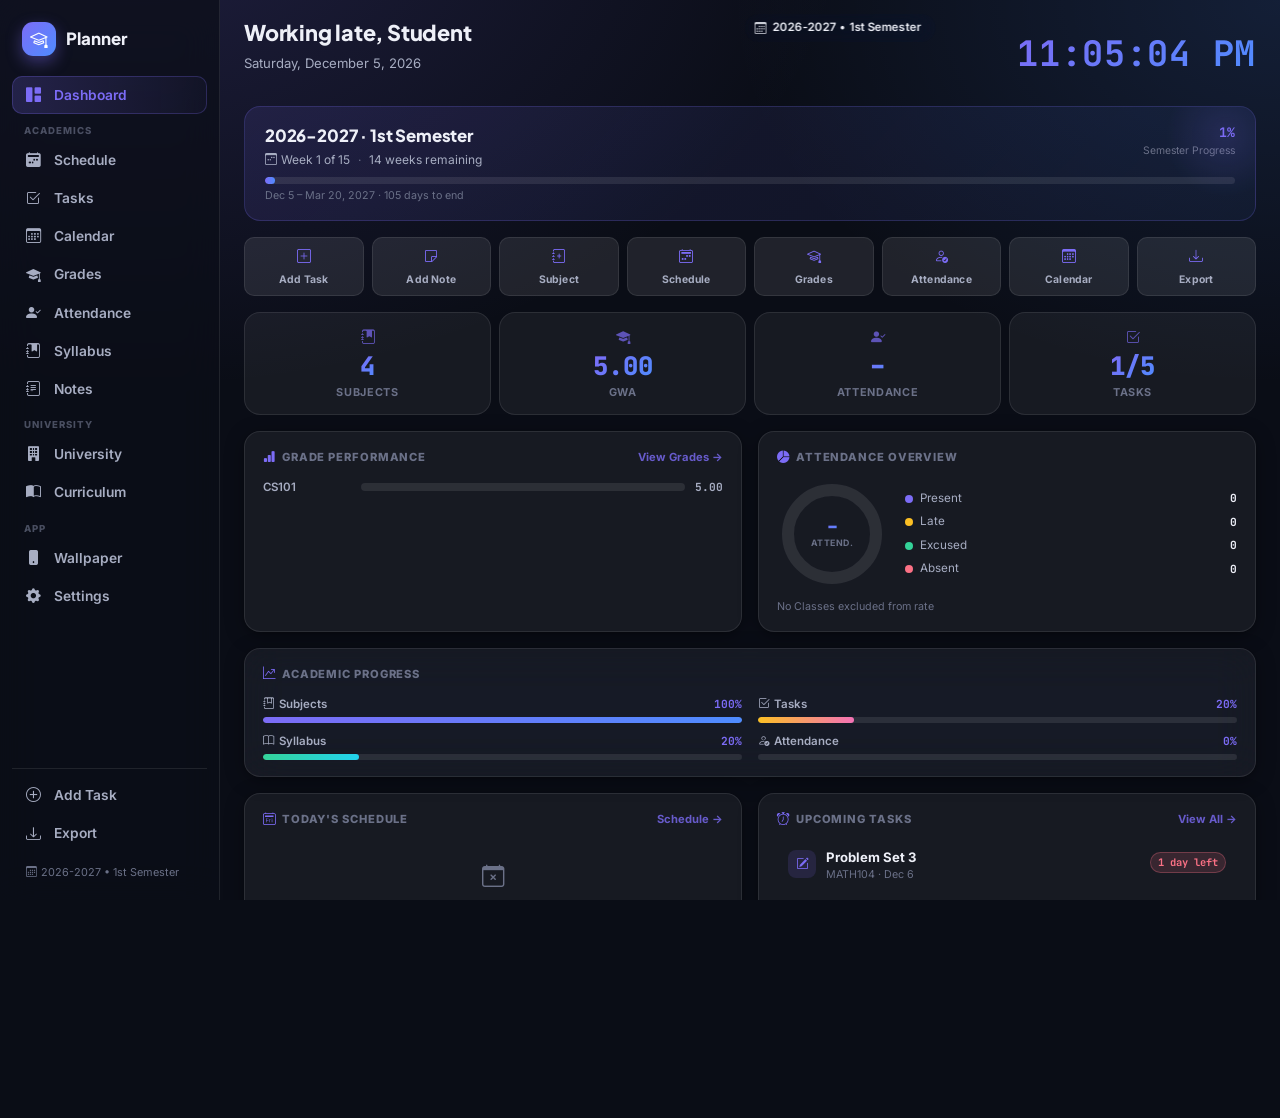
==== index.html @ d1ac235a "updated UI/UX of Dashboard" ====
<!DOCTYPE html>
<html lang="en" data-theme="dark" data-accent="violet">
<head>
<meta charset="UTF-8">
<meta name="viewport" content="width=device-width, initial-scale=1, viewport-fit=cover">
<title>Dashboard · Student Planner</title>
<meta name="theme-color" content="#0a0d16">
<link rel="manifest" href="manifest.json">
<link rel="icon" href="icons/icon-192.png">
<link rel="apple-touch-icon" href="icons/icon-192.png">
<link href="https://cdn.jsdelivr.net/npm/bootstrap@5.3.3/dist/css/bootstrap.min.css" rel="stylesheet">
<link href="https://cdn.jsdelivr.net/npm/bootstrap-icons@1.11.3/font/bootstrap-icons.css" rel="stylesheet">
<link href="css/style.css" rel="stylesheet">
<style>
/* ===== DASHBOARD REDESIGN ===== */
@media (prefers-reduced-motion: reduce) {
  *, *::before, *::after { animation-duration: .01ms !important; transition-duration: .01ms !important; }
}

/* Semester overview */
.sem-overview {
  background: linear-gradient(135deg, rgba(var(--accent),.12), rgba(var(--accent-2),.06));
  border: 1px solid rgba(var(--accent),.22);
  border-radius: var(--radius-md);
  padding: 16px 20px;
  position: relative;
  overflow: hidden;
}
.sem-overview::before {
  content: '';
  position: absolute;
  top: -30px; right: -30px;
  width: 120px; height: 120px;
  background: radial-gradient(circle, rgba(var(--accent),.15), transparent 70%);
  pointer-events: none;
}
.sem-label {
  font-family: var(--font-display);
  font-weight: 800;
  font-size: 1.05rem;
  letter-spacing: -.01em;
}
.sem-meta {
  font-size: .75rem;
  color: var(--text-soft);
  display: flex;
  align-items: center;
  gap: 8px;
  flex-wrap: wrap;
  margin-top: 3px;
}
.sem-pct-label {
  font-family: var(--font-mono);
  font-weight: 700;
  font-size: .82rem;
  color: rgb(var(--accent));
}
.sem-progress-bar {
  height: 7px;
  background: var(--surface-2);
  border-radius: 20px;
  overflow: hidden;
  margin: 8px 0 4px;
}
.sem-progress-fill {
  height: 100%;
  background: linear-gradient(90deg, rgb(var(--accent)), rgb(var(--accent-2)));
  border-radius: 20px;
  transition: width 1.2s cubic-bezier(.22,.9,.35,1);
  width: 0%;
}

/* Stats row */
.stat-card {
  background: var(--surface);
  border: 1px solid var(--border);
  border-radius: var(--radius-md);
  backdrop-filter: blur(20px) saturate(140%);
  -webkit-backdrop-filter: blur(20px) saturate(140%);
  padding: 14px 16px;
  display: flex;
  flex-direction: column;
  align-items: center;
  text-align: center;
  transition: transform .3s var(--ease), box-shadow .3s var(--ease), border-color .3s;
  cursor: default;
  position: relative;
  overflow: hidden;
}
.stat-card::after {
  content: '';
  position: absolute;
  bottom: 0; left: 0; right: 0;
  height: 2px;
  background: linear-gradient(90deg, rgb(var(--accent)), rgb(var(--accent-2)));
  transform: scaleX(0);
  transform-origin: left;
  transition: transform .35s var(--ease);
}
.stat-card:hover { transform: translateY(-3px); box-shadow: 0 14px 32px rgba(0,0,0,.28); border-color: rgba(var(--accent),.3); }
.stat-card:hover::after { transform: scaleX(1); }
.stat-card-val {
  font-family: var(--font-mono);
  font-weight: 800;
  font-size: 1.6rem;
  line-height: 1;
  background: linear-gradient(135deg, rgb(var(--accent)), rgb(var(--accent-2)));
  -webkit-background-clip: text;
  -webkit-text-fill-color: transparent;
  background-clip: text;
}
.stat-card-lbl {
  font-size: .68rem;
  font-weight: 700;
  text-transform: uppercase;
  letter-spacing: .06em;
  color: var(--text-faint);
  margin-top: 4px;
}
.stat-card-icon {
  font-size: .9rem;
  color: rgba(var(--accent), 1);
  margin-bottom: 6px;
  opacity: .7;
}

/* Grade bar chart */
.grade-bar-row {
  display: flex;
  align-items: center;
  gap: 8px;
  margin-bottom: 9px;
}
.grade-bar-label {
  font-size: .72rem;
  font-weight: 600;
  color: var(--text-soft);
  min-width: 90px;
  max-width: 90px;
  overflow: hidden;
  text-overflow: ellipsis;
  white-space: nowrap;
  flex-shrink: 0;
}
.grade-bar-track {
  flex: 1;
  height: 8px;
  background: var(--surface-2);
  border-radius: 20px;
  overflow: hidden;
}
.grade-bar-fill {
  height: 100%;
  border-radius: 20px;
  background: linear-gradient(90deg, rgb(var(--accent)), rgb(var(--accent-2)));
  transition: width 1.1s cubic-bezier(.22,.9,.35,1);
  width: 0%;
}
.grade-bar-val {
  font-family: var(--font-mono);
  font-size: .7rem;
  font-weight: 700;
  color: var(--text-soft);
  min-width: 30px;
  text-align: right;
  flex-shrink: 0;
}

/* Donut chart */
.donut-wrap {
  position: relative;
  width: 110px;
  height: 110px;
  flex-shrink: 0;
}
.donut-wrap svg { transform: rotate(-90deg); }
.donut-center {
  position: absolute;
  inset: 0;
  display: flex;
  flex-direction: column;
  align-items: center;
  justify-content: center;
}
.donut-pct {
  font-family: var(--font-mono);
  font-weight: 800;
  font-size: 1.15rem;
  line-height: 1;
  background: linear-gradient(135deg, rgb(var(--accent)), rgb(var(--accent-2)));
  -webkit-background-clip: text;
  -webkit-text-fill-color: transparent;
  background-clip: text;
}
.donut-sub {
  font-size: .55rem;
  color: var(--text-faint);
  text-transform: uppercase;
  letter-spacing: .05em;
  font-weight: 700;
}
.att-legend {
  display: flex;
  flex-direction: column;
  gap: 6px;
  flex: 1;
}
.att-legend-row {
  display: flex;
  align-items: center;
  gap: 7px;
  font-size: .73rem;
}
.att-dot {
  width: 8px;
  height: 8px;
  border-radius: 50%;
  flex-shrink: 0;
}
.att-legend-label { color: var(--text-soft); flex: 1; }
.att-legend-val { font-family: var(--font-mono); font-weight: 700; font-size: .7rem; }

/* Academic progress bars */
.acad-row {
  margin-bottom: 10px;
}
.acad-row:last-child { margin-bottom: 0; }
.acad-row-top {
  display: flex;
  justify-content: space-between;
  align-items: center;
  margin-bottom: 4px;
}
.acad-row-label {
  font-size: .72rem;
  font-weight: 600;
  color: var(--text-soft);
}
.acad-row-pct {
  font-family: var(--font-mono);
  font-size: .7rem;
  font-weight: 700;
  color: rgb(var(--accent));
}
.acad-bar-track {
  height: 6px;
  background: var(--surface-2);
  border-radius: 20px;
  overflow: hidden;
}
.acad-bar-fill {
  height: 100%;
  border-radius: 20px;
  transition: width 1.2s cubic-bezier(.22,.9,.35,1);
  width: 0%;
}
.acad-bar-fill.c-subjects { background: linear-gradient(90deg, #7c6cf6, #4f8cff); }
.acad-bar-fill.c-syllabus { background: linear-gradient(90deg, #34d399, #22d3ee); }
.acad-bar-fill.c-tasks    { background: linear-gradient(90deg, #fbbf24, #f472b6); }
.acad-bar-fill.c-att      { background: linear-gradient(90deg, #fb7185, #f472b6); }

/* Schedule today */
.sched-row {
  display: flex;
  align-items: center;
  gap: 10px;
  padding: 8px 10px;
  border-radius: var(--radius-sm);
  border: 1px solid transparent;
  transition: background .18s, border-color .18s;
  margin-bottom: 6px;
}
.sched-row:last-child { margin-bottom: 0; }
.sched-row:hover { background: var(--surface-2); border-color: var(--border); }
.sched-time {
  font-family: var(--font-mono);
  font-size: .65rem;
  font-weight: 600;
  color: var(--text-faint);
  min-width: 70px;
  flex-shrink: 0;
}
.sched-code { font-weight: 700; font-size: .82rem; }
.sched-room { font-size: .68rem; color: var(--text-faint); }
.sched-dot { width: 8px; height: 8px; border-radius: 50%; flex-shrink: 0; }

/* Upcoming tasks */
.task-row-dash {
  display: flex;
  align-items: flex-start;
  gap: 10px;
  padding: 8px 10px;
  border-radius: var(--radius-sm);
  border: 1px solid transparent;
  transition: background .18s, border-color .18s;
  margin-bottom: 6px;
  cursor: default;
}
.task-row-dash:last-child { margin-bottom: 0; }
.task-row-dash:hover { background: var(--surface-2); border-color: var(--border); }
.task-row-icon {
  width: 28px; height: 28px;
  border-radius: 8px;
  background: rgba(var(--accent),.14);
  display: flex; align-items: center; justify-content: center;
  flex-shrink: 0;
  font-size: .8rem;
  color: rgb(var(--accent));
}
.task-title-dash { font-weight: 700; font-size: .82rem; line-height: 1.2; }
.task-meta-dash { font-size: .67rem; color: var(--text-faint); margin-top: 1px; }
.task-days-left {
  font-family: var(--font-mono);
  font-size: .65rem;
  font-weight: 700;
  padding: 2px 7px;
  border-radius: 20px;
  white-space: nowrap;
  flex-shrink: 0;
  margin-top: 2px;
}
.days-urgent { background: rgba(251,113,133,.14); color: #fb7185; border: 1px solid rgba(251,113,133,.3); }
.days-soon   { background: rgba(251,191,36,.14);  color: #fbbf24; border: 1px solid rgba(251,191,36,.3); }
.days-ok     { background: rgba(52,211,153,.14);  color: #34d399; border: 1px solid rgba(52,211,153,.3); }

/* Dashboard card section title */
.dash-section-title {
  font-size: .7rem;
  font-weight: 800;
  text-transform: uppercase;
  letter-spacing: .08em;
  color: var(--text-faint);
  display: flex;
  align-items: center;
  gap: 6px;
  margin-bottom: 12px;
}
.dash-section-title i { color: rgb(var(--accent)); font-size: .78rem; }

/* Quick actions full-width variant */
.qa-btn-full {
  width: 100%;
  justify-content: center;
  flex-direction: column;
  gap: 5px;
  padding: 10px 6px;
  border-radius: 12px;
  text-align: center;
}
.qa-btn-full i { font-size: 1.05rem; }
.qa-btn-full span { font-size: .65rem; font-weight: 700; letter-spacing: .02em; color: var(--text-soft); }
.qa-btn-full:hover span { color: var(--text); }
@media (max-width: 575px) {
  #quickActionsRow .col { min-width: 0; }
  .qa-btn-full span { display: none; }
  .qa-btn-full { padding: 10px 4px; }
}

/* view-all link */
.view-all-link {
  font-size: .7rem;
  font-weight: 700;
  color: rgb(var(--accent));
  text-decoration: none;
  opacity: .8;
  transition: opacity .18s;
}
.view-all-link:hover { opacity: 1; color: rgb(var(--accent)); }

/* card header with view-all */
.card-header-row {
  display: flex;
  justify-content: space-between;
  align-items: center;
  margin-bottom: 12px;
}
.card-header-row .dash-section-title { margin-bottom: 0; }

/* Empty states */
.dash-empty {
  text-align: center;
  padding: 18px 8px;
}
.dash-empty i {
  font-size: 1.4rem;
  color: var(--text-faint);
  display: block;
  margin-bottom: 6px;
}
.dash-empty-title {
  font-size: .82rem;
  font-weight: 700;
  color: var(--text-soft);
  margin-bottom: 2px;
}
.dash-empty-sub {
  font-size: .72rem;
  color: var(--text-faint);
}

/* Card entrance animation */
.dash-card-anim {
  animation: dashCardIn .55s var(--ease) both;
}
@keyframes dashCardIn {
  from { opacity: 0; transform: translateY(12px); }
  to   { opacity: 1; transform: translateY(0); }
}
.dash-card-anim:nth-child(1) { animation-delay: .03s; }
.dash-card-anim:nth-child(2) { animation-delay: .08s; }
.dash-card-anim:nth-child(3) { animation-delay: .13s; }
.dash-card-anim:nth-child(4) { animation-delay: .18s; }
.dash-card-anim:nth-child(5) { animation-delay: .22s; }
.dash-card-anim:nth-child(6) { animation-delay: .26s; }
.dash-card-anim:nth-child(7) { animation-delay: .30s; }

/* Now badge */
.now-badge {
  font-size: .6rem;
  font-weight: 800;
  text-transform: uppercase;
  letter-spacing: .06em;
  background: linear-gradient(135deg, rgb(var(--accent)), rgb(var(--accent-2)));
  color: #fff;
  padding: 2px 7px;
  border-radius: 20px;
}
.done-badge {
  font-size: .6rem;
  font-weight: 700;
  color: var(--text-faint);
  background: var(--surface-2);
  padding: 2px 7px;
  border-radius: 20px;
}

/* Quick actions compact */
.quick-actions-row {
  display: flex;
  gap: 8px;
  flex-wrap: wrap;
}
.qa-btn {
  display: flex;
  align-items: center;
  gap: 6px;
  padding: 7px 13px;
  border-radius: 10px;
  background: var(--surface-2);
  border: 1px solid var(--border);
  color: var(--text-soft);
  font-size: .76rem;
  font-weight: 700;
  cursor: pointer;
  transition: background .2s, border-color .2s, color .2s, transform .2s var(--ease);
  text-decoration: none;
}
.qa-btn i { color: rgb(var(--accent)); font-size: .88rem; }
.qa-btn:hover { background: rgba(var(--accent),.12); border-color: rgba(var(--accent),.35); color: var(--text); transform: translateY(-2px); }
</style>
</head>
<body>
<div class="app-shell">
  <nav class="sidebar" id="sidebar"></nav>

  <main class="main-content">
    <div class="mobile-topbar">
      <div class="brand mb-0 p-0"><span class="dot"><i class="bi bi-mortarboard"></i></span> Planner</div>
      <button class="btn-icon" onclick="location.href='settings.html'"><i class="bi bi-gear"></i></button>
    </div>

    <div class="topbar">
      <div>
        <h1 class="greeting" id="greetText">Good morning</h1>
        <p class="page-sub" id="dateText">Loading date…</p>
      </div>
      <div class="d-flex align-items-center gap-3">
        <div class="text-end d-none d-sm-block">
          <div class="hero-clock" id="clockText">--:--:--</div>
        </div>
      </div>
    </div>

    <!-- SEMESTER OVERVIEW -->
    <div class="sem-overview mb-3 dash-card-anim">
      <div class="d-flex justify-content-between align-items-start flex-wrap gap-2">
        <div>
          <div class="sem-label" id="dashSemLabel">—</div>
          <div class="sem-meta">
            <span id="dashWeekInfo"><i class="bi bi-calendar3-week me-1"></i>–</span>
            <span class="text-faint">·</span>
            <span id="dashWeeksLeft">– weeks remaining</span>
          </div>
        </div>
        <div class="text-end">
          <div class="sem-pct-label" id="dashSemPct">0%</div>
          <div style="font-size:.65rem;color:var(--text-faint);margin-top:1px">Semester Progress</div>
        </div>
      </div>
      <div class="sem-progress-bar"><div class="sem-progress-fill" id="dashSemBar"></div></div>
      <div style="font-size:.67rem;color:var(--text-faint)" id="dashSemDates">— · — days to end</div>
    </div>

    <!-- QUICK ACTIONS — 8 equal-width, Export always last -->
    <div class="row g-2 mb-3 dash-card-anim" id="quickActionsRow">
      <div class="col"><a class="qa-btn qa-btn-full" href="#" onclick="quickAddModal('task');return false;"><i class="bi bi-plus-square"></i><span>Add Task</span></a></div>
      <div class="col"><a class="qa-btn qa-btn-full" href="#" onclick="quickAddModal('note');return false;"><i class="bi bi-sticky"></i><span>Add Note</span></a></div>
      <div class="col"><a class="qa-btn qa-btn-full" href="#" onclick="quickAddModal('subject');return false;"><i class="bi bi-journal-plus"></i><span>Subject</span></a></div>
      <div class="col"><a class="qa-btn qa-btn-full" href="schedule.html"><i class="bi bi-calendar2-week"></i><span>Schedule</span></a></div>
      <div class="col"><a class="qa-btn qa-btn-full" href="grades.html"><i class="bi bi-mortarboard"></i><span>Grades</span></a></div>
      <div class="col"><a class="qa-btn qa-btn-full" href="attendance.html"><i class="bi bi-person-check"></i><span>Attendance</span></a></div>
      <div class="col"><a class="qa-btn qa-btn-full" href="calendar.html"><i class="bi bi-calendar3"></i><span>Calendar</span></a></div>
      <div class="col"><a class="qa-btn qa-btn-full" href="settings.html#data" onclick="window.exportData?window.exportData():location.href='settings.html#data';return false;"><i class="bi bi-download"></i><span>Export</span></a></div>
    </div>

    <!-- STAT CARDS -->
    <div class="row g-2 mb-3 dash-card-anim">
      <div class="col-6 col-md-3">
        <div class="stat-card hover-lift">
          <i class="bi bi-journal-bookmark-fill stat-card-icon"></i>
          <div class="stat-card-val" id="statSubjects">–</div>
          <div class="stat-card-lbl">Subjects</div>
        </div>
      </div>
      <div class="col-6 col-md-3">
        <div class="stat-card hover-lift">
          <i class="bi bi-mortarboard-fill stat-card-icon"></i>
          <div class="stat-card-val" id="statGwa">–</div>
          <div class="stat-card-lbl">GWA</div>
        </div>
      </div>
      <div class="col-6 col-md-3">
        <div class="stat-card hover-lift">
          <i class="bi bi-person-check-fill stat-card-icon"></i>
          <div class="stat-card-val" id="statAtt">–</div>
          <div class="stat-card-lbl">Attendance</div>
        </div>
      </div>
      <div class="col-6 col-md-3">
        <div class="stat-card hover-lift">
          <i class="bi bi-check2-square stat-card-icon"></i>
          <div class="stat-card-val" id="statTasks">–</div>
          <div class="stat-card-lbl">Tasks</div>
        </div>
      </div>
    </div>

    <!-- GRADE PERFORMANCE + ATTENDANCE DONUT -->
    <div class="row g-3 mb-3">
      <div class="col-md-6 dash-card-anim">
        <div class="glass card-pad h-100">
          <div class="card-header-row">
            <div class="dash-section-title"><i class="bi bi-bar-chart-fill"></i>Grade Performance</div>
            <a href="grades.html" class="view-all-link">View Grades →</a>
          </div>
          <div id="dashGradeChart"></div>
        </div>
      </div>
      <div class="col-md-6 dash-card-anim">
        <div class="glass card-pad h-100">
          <div class="dash-section-title"><i class="bi bi-pie-chart-fill"></i>Attendance Overview</div>
          <div class="d-flex align-items-center gap-16" style="gap:18px">
            <div class="donut-wrap">
              <svg width="110" height="110" viewBox="0 0 110 110">
                <circle cx="55" cy="55" r="44" fill="none" stroke="var(--surface-2)" stroke-width="12"/>
                <circle id="donutPresent" cx="55" cy="55" r="44" fill="none" stroke="#7c6cf6" stroke-width="12" stroke-linecap="butt" stroke-dasharray="276.46" stroke-dashoffset="276.46" style="transition:stroke-dashoffset 1.2s cubic-bezier(.22,.9,.35,1)"/>
                <circle id="donutLate" cx="55" cy="55" r="44" fill="none" stroke="#fbbf24" stroke-width="12" stroke-linecap="butt" stroke-dasharray="276.46" stroke-dashoffset="276.46" style="transition:stroke-dashoffset 1.2s cubic-bezier(.22,.9,.35,1) .15s"/>
                <circle id="donutExcused" cx="55" cy="55" r="44" fill="none" stroke="#34d399" stroke-width="12" stroke-linecap="butt" stroke-dasharray="276.46" stroke-dashoffset="276.46" style="transition:stroke-dashoffset 1.2s cubic-bezier(.22,.9,.35,1) .25s"/>
                <circle id="donutAbsent" cx="55" cy="55" r="44" fill="none" stroke="#fb7185" stroke-width="12" stroke-linecap="butt" stroke-dasharray="276.46" stroke-dashoffset="276.46" style="transition:stroke-dashoffset 1.2s cubic-bezier(.22,.9,.35,1) .35s"/>
              </svg>
              <div class="donut-center">
                <div class="donut-pct" id="donutPct">–</div>
                <div class="donut-sub">Attend.</div>
              </div>
            </div>
            <div class="att-legend" id="donutLegend">
              <div class="att-legend-row"><div class="att-dot" style="background:#7c6cf6"></div><span class="att-legend-label">Present</span><span class="att-legend-val" id="attPresent">–</span></div>
              <div class="att-legend-row"><div class="att-dot" style="background:#fbbf24"></div><span class="att-legend-label">Late</span><span class="att-legend-val" id="attLate">–</span></div>
              <div class="att-legend-row"><div class="att-dot" style="background:#34d399"></div><span class="att-legend-label">Excused</span><span class="att-legend-val" id="attExcused">–</span></div>
              <div class="att-legend-row"><div class="att-dot" style="background:#fb7185"></div><span class="att-legend-label">Absent</span><span class="att-legend-val" id="attAbsent">–</span></div>
            </div>
          </div>
          <div style="margin-top:10px;font-size:.67rem;color:var(--text-faint)">No Classes excluded from rate</div>
        </div>
      </div>
    </div>

    <!-- ACADEMIC PROGRESS -->
    <div class="glass card-pad mb-3 dash-card-anim">
      <div class="dash-section-title"><i class="bi bi-graph-up-arrow"></i>Academic Progress</div>
      <div class="row g-3" id="acadProgressWrap">
        <div class="col-sm-6">
          <div class="acad-row">
            <div class="acad-row-top"><span class="acad-row-label"><i class="bi bi-journal-bookmark me-1"></i>Subjects</span><span class="acad-row-pct" id="acadSubPct">–</span></div>
            <div class="acad-bar-track"><div class="acad-bar-fill c-subjects" id="acadSubBar"></div></div>
          </div>
          <div class="acad-row">
            <div class="acad-row-top"><span class="acad-row-label"><i class="bi bi-book me-1"></i>Syllabus</span><span class="acad-row-pct" id="acadSylPct">–</span></div>
            <div class="acad-bar-track"><div class="acad-bar-fill c-syllabus" id="acadSylBar"></div></div>
          </div>
        </div>
        <div class="col-sm-6">
          <div class="acad-row">
            <div class="acad-row-top"><span class="acad-row-label"><i class="bi bi-check2-square me-1"></i>Tasks</span><span class="acad-row-pct" id="acadTaskPct">–</span></div>
            <div class="acad-bar-track"><div class="acad-bar-fill c-tasks" id="acadTaskBar"></div></div>
          </div>
          <div class="acad-row">
            <div class="acad-row-top"><span class="acad-row-label"><i class="bi bi-person-check me-1"></i>Attendance</span><span class="acad-row-pct" id="acadAttPct">–</span></div>
            <div class="acad-bar-track"><div class="acad-bar-fill c-att" id="acadAttBar"></div></div>
          </div>
        </div>
      </div>
    </div>

    <!-- TODAY'S SCHEDULE + UPCOMING TASKS -->
    <div class="row g-3 mb-3">
      <div class="col-md-6 dash-card-anim">
        <div class="glass card-pad h-100">
          <div class="card-header-row">
            <div class="dash-section-title"><i class="bi bi-calendar2-day"></i>Today's Schedule</div>
            <a href="schedule.html" class="view-all-link">Schedule →</a>
          </div>
          <div id="dashTodaySchedule"></div>
        </div>
      </div>
      <div class="col-md-6 dash-card-anim">
        <div class="glass card-pad h-100">
          <div class="card-header-row">
            <div class="dash-section-title"><i class="bi bi-alarm"></i>Upcoming Tasks</div>
            <a href="tasks.html" class="view-all-link">View All →</a>
          </div>
          <div id="dashUpcomingTasks"></div>
        </div>
      </div>
    </div>

  </main>
</div>

<nav class="mobile-nav" id="mobileNav"></nav>

<!-- Modals -->
<div class="modal fade" id="quickModal" tabindex="-1">
  <div class="modal-dialog modal-dialog-centered">
    <div class="modal-content card-pad" id="quickModalBody"></div>
  </div>
</div>

<script src="https://cdn.jsdelivr.net/npm/bootstrap@5.3.3/dist/js/bootstrap.bundle.min.js"></script>
<script src="js/storage.js"></script>
<script src="js/app.js"></script>
<script src="js/dashboard.js"></script>
<script>
  renderShell('dashboard');
  startClock(document.getElementById('clockText'), document.getElementById('dateText'), document.getElementById('greetText'));
  initDashboard();
</script>
</body>
</html>
---- css/style.css ----
/* ============================================================
   STUDENT PLANNER — DESIGN SYSTEM
   Typography: Plus Jakarta Sans (display/UI) + Inter (body) + JetBrains Mono (data/time)
   ============================================================ */

@import url('https://fonts.googleapis.com/css2?family=Plus+Jakarta+Sans:wght@400;500;600;700;800&family=Inter:wght@400;500;600&family=JetBrains+Mono:wght@500;600;700&display=swap');

:root{
  --font-display:'Plus Jakarta Sans', system-ui, sans-serif;
  --font-body:'Inter', system-ui, sans-serif;
  --font-mono:'JetBrains Mono', monospace;

  --radius-lg:22px;
  --radius-md:16px;
  --radius-sm:10px;

  --ease:cubic-bezier(.22,.9,.35,1);

  /* accent (overridden by data-accent) */
  --accent:124,108,246;
  --accent-2:79,140,255;
}

/* ---------- THEMES ---------- */
[data-theme="dark"]{
  --bg:#0a0d16;
  --bg-grad: radial-gradient(1200px 800px at 10% -10%, rgba(124,108,246,.18), transparent 60%),
             radial-gradient(1000px 700px at 100% 0%, rgba(79,140,255,.14), transparent 55%),
             #0a0d16;
  --surface: rgba(255,255,255,.055);
  --surface-solid:#12172400;
  --surface-2: rgba(255,255,255,.09);
  --border: rgba(255,255,255,.09);
  --text:#eef0f8;
  --text-soft:#a7adc2;
  --text-faint:#6b7188;
  --shadow: 0 10px 30px rgba(0,0,0,.35);
  --nav-bg: rgba(12,15,24,.72);
}
[data-theme="light"]{
  --bg:#f3f5fb;
  --bg-grad: radial-gradient(1200px 800px at 10% -10%, rgba(124,108,246,.10), transparent 60%),
             radial-gradient(1000px 700px at 100% 0%, rgba(79,140,255,.10), transparent 55%),
             #f3f5fb;
  --surface: rgba(255,255,255,.65);
  --surface-2: rgba(255,255,255,.85);
  --border: rgba(20,25,40,.08);
  --text:#161a26;
  --text-soft:#565d75;
  --text-faint:#8a90a6;
  --shadow: 0 10px 30px rgba(30,40,80,.10);
  --nav-bg: rgba(255,255,255,.75);
}
[data-theme="amoled"]{
  --bg:#000000;
  --bg-grad: radial-gradient(1100px 700px at 10% -10%, rgba(124,108,246,.13), transparent 60%),
             radial-gradient(900px 600px at 100% 0%, rgba(79,140,255,.09), transparent 55%),
             #000000;
  --surface: rgba(255,255,255,.045);
  --surface-2: rgba(255,255,255,.08);
  --border: rgba(255,255,255,.08);
  --text:#f2f3f8;
  --text-soft:#9a9fb5;
  --text-faint:#5c6178;
  --shadow: 0 10px 26px rgba(0,0,0,.6);
  --nav-bg: rgba(0,0,0,.8);
}

/* ---------- ACCENTS ---------- */
[data-accent="violet"]{ --accent:124,108,246; --accent-2:79,140,255; }
[data-accent="blue"]{ --accent:59,130,246; --accent-2:56,189,248; }
[data-accent="emerald"]{ --accent:52,211,153; --accent-2:16,185,129; }
[data-accent="rose"]{ --accent:251,113,133; --accent-2:244,63,94; }
[data-accent="amber"]{ --accent:251,191,36; --accent-2:249,115,22; }

*{ box-sizing:border-box; }
html,body{ height:100%; max-width:100%; overflow-x:hidden; }
body{
  margin:0;
  font-family:var(--font-body);
  background:var(--bg-grad);
  background-attachment:fixed;
  color:var(--text);
  min-height:100vh;
  transition:background .4s var(--ease), color .3s var(--ease);
  -webkit-font-smoothing:antialiased;
}
img, svg, canvas{ max-width:100%; }
h1,h2,h3,h4,h5,.display{ font-family:var(--font-display); letter-spacing:-.01em; }
.mono{ font-family:var(--font-mono); }
a{ color:inherit; }
::selection{ background:rgba(var(--accent),.35); }

/* scrollbar */
::-webkit-scrollbar{ width:9px; height:9px; }
::-webkit-scrollbar-thumb{ background:rgba(var(--accent),.35); border-radius:10px; }
::-webkit-scrollbar-track{ background:transparent; }

/* ---------- LAYOUT ---------- */
.app-shell{ display:flex; min-height:100vh; }

.sidebar{
  width:220px; flex-shrink:0;
  padding:16px 12px;
  border-right:1px solid var(--border);
  background:var(--nav-bg);
  backdrop-filter: blur(18px);
  position:sticky; top:0; height:100vh;
  display:flex; flex-direction:column; gap:4px;
  z-index:40;
}
.brand{
  display:flex; align-items:center; gap:10px;
  font-family:var(--font-display); font-weight:800; font-size:1.05rem;
  padding:6px 10px 16px;
}
.brand .dot{
  width:34px;height:34px;border-radius:11px;
  background:linear-gradient(135deg, rgb(var(--accent)), rgb(var(--accent-2)));
  display:flex;align-items:center;justify-content:center; color:#fff; font-size:1.1rem;
  box-shadow:0 6px 16px rgba(var(--accent),.4);
}
.nav-link{
  display: flex; align-items: center; gap: 10px;
  padding: 8px 12px; border-radius: var(--radius-sm);
  color: var(--text-soft); font-weight: 600; font-size: .86rem;
  text-decoration: none; transition: .2s var(--ease);
}
.nav-link i{
  font-size: .92rem;
  width: 18px;
  text-align: center;
  flex-shrink: 0;
  margin-right: 2px;
}
.nav-link:hover{ background:var(--surface-2); color:var(--text); transform:translateX(2px); }
.nav-link.active{
  background:linear-gradient(90deg, rgba(var(--accent),.22), rgba(var(--accent),.05));
  color:#fff; box-shadow: inset 0 0 0 1px rgba(var(--accent),.35);
}
[data-theme="light"] .nav-link.active{ color:rgb(var(--accent-2)); }
.nav-section-label{ font-size:.68rem; text-transform:uppercase; letter-spacing:.09em; color:var(--text-faint); padding:14px 14px 4px; font-weight:700; }

.main-content{ flex:1; min-width:0; padding:20px 24px 80px; }
.topbar{
  display:flex; align-items:center; justify-content:space-between;
  margin-bottom:16px; gap:12px; flex-wrap:wrap;
}
.page-title{ font-weight:800; font-size:1.3rem; margin:0; }
.page-sub{ color:var(--text-soft); font-size:.82rem; margin-top:1px; }

/* ---------- GLASS CARD ---------- */
.glass{
  background:var(--surface);
  border:1px solid var(--border);
  border-radius:var(--radius-md);
  backdrop-filter: blur(20px) saturate(140%);
  -webkit-backdrop-filter: blur(20px) saturate(140%);
  box-shadow:var(--shadow);
  transition:transform .35s var(--ease), box-shadow .35s var(--ease), border-color .3s;
}
.glass:hover{ }
.glass-tight{ border-radius:var(--radius-md); }
.card-pad{ padding: 16px 18px; }
.card-pad-sm { padding: 11px 14px; }
.hover-lift:hover{ transform:translateY(-3px); box-shadow:0 18px 40px rgba(0,0,0,.28); border-color:rgba(var(--accent),.3); }

.section-title{ font-weight:700; font-size:1rem; margin-bottom:14px; display:flex; align-items:center; gap:8px; }
.section-title i{ color:rgb(var(--accent)); }

/* ---------- BUTTONS ---------- */
/* ── Core buttons ── */
.btn-accent{
  height: 36px;
  display: inline-flex; align-items: center; justify-content: center;
  gap: 6px;
  background: linear-gradient(135deg, rgb(var(--accent)), rgb(var(--accent-2)));
  border: none; color: #fff; font-weight: 700; border-radius: 10px;
  padding: 0 16px; font-size: .84rem;
  box-shadow: 0 6px 16px rgba(var(--accent),.3);
  transition: .22s var(--ease);
  white-space: nowrap;
}
.btn-accent:hover{ transform: translateY(-1px); box-shadow: 0 10px 24px rgba(var(--accent),.42); color: #fff; }
.btn-accent:active{ transform: translateY(0); }
.btn-accent.btn-sm{ height: 30px; padding: 0 12px; font-size: .78rem; border-radius: 8px; }
.btn-accent.btn-lg{ height: 42px; padding: 0 20px; font-size: .9rem; border-radius: 12px; }

.btn-ghost{
  height: 36px;
  display: inline-flex; align-items: center; justify-content: center;
  gap: 6px;
  background: var(--surface-2); border: 1px solid var(--border); color: var(--text);
  border-radius: 10px; font-weight: 600; font-size: .84rem;
  padding: 0 14px; transition: .2s;
  white-space: nowrap;
}
.btn-ghost:hover{ background: rgba(var(--accent),.12); color: rgb(var(--accent)); border-color: rgba(var(--accent),.35); }
.btn-ghost:active{ background: rgba(var(--accent),.18); }
.btn-ghost.btn-sm{ height: 30px; padding: 0 10px; font-size: .78rem; border-radius: 8px; }
.btn-ghost.btn-lg{ height: 42px; padding: 0 18px; font-size: .9rem; border-radius: 12px; }

.btn-icon{
  width: 36px; height: 36px; border-radius: 10px;
  display: inline-flex; align-items: center; justify-content: center; flex-shrink: 0;
  background: var(--surface-2); border: 1px solid var(--border);
  color: var(--text-soft); font-size: .9rem; transition: .18s;
}
.btn-icon:hover{ color: rgb(var(--accent)); border-color: rgba(var(--accent),.4); background: rgba(var(--accent),.07); }
.btn-icon:active{ background: rgba(var(--accent),.14); }
.btn-icon:disabled{ opacity: .35; cursor: not-allowed; pointer-events: none; }

.chip{
  display:inline-flex; align-items:center; gap:5px;
  padding:4px 11px; border-radius:20px; font-size:.72rem; font-weight:700;
  background:rgba(var(--accent),.14); color:rgb(var(--accent));
  border:1px solid rgba(var(--accent),.25);
}
.chip.low{ background:rgba(52,211,153,.14); color:#34d399; border-color:rgba(52,211,153,.3); }
.chip.medium{ background:rgba(251,191,36,.14); color:#fbbf24; border-color:rgba(251,191,36,.3); }
.chip.high{ background:rgba(251,113,133,.14); color:#fb7185; border-color:rgba(251,113,133,.3); }

/* form controls */
.form-control, .form-select{
  background:var(--surface-2)!important; border:1px solid var(--border)!important; color:var(--text)!important;
  border-radius:11px!important; font-size:.9rem;
}
.form-control:focus, .form-select:focus{ box-shadow:0 0 0 3px rgba(var(--accent),.2)!important; border-color:rgba(var(--accent),.5)!important; }
.form-control::placeholder{ color:var(--text-faint); }
label{ font-size:.8rem; font-weight:600; color:var(--text-soft); margin-bottom:4px; display:block; }
.form-check-input{ background-color:var(--surface-2); border-color:var(--border); }
.form-check-input:checked{ background-color:rgb(var(--accent)); border-color:rgb(var(--accent)); }

/* modal */
.modal-content{ background:var(--bg); border:1px solid var(--border); border-radius:var(--radius-lg); color:var(--text); backdrop-filter:blur(24px); }
.modal-content .glass{ box-shadow:none; }
.modal-header, .modal-footer{ border-color:var(--border); }
.btn-close{ filter:invert(.6); }
[data-theme="light"] .btn-close{ filter:none; }

/* dropdown */
.dropdown-menu{
  background:var(--bg); border:1px solid var(--border); border-radius:var(--radius-md);
  box-shadow:var(--shadow); padding:6px; min-width:190px;
}
.dropdown-item{ color:var(--text-soft); border-radius:9px; font-size:.85rem; font-weight:600; padding:8px 10px; }
.dropdown-item:hover, .dropdown-item:focus{ background:var(--surface-2); color:var(--text); }
.dropdown-item.text-danger:hover{ background:rgba(251,113,133,.14); color:#fb7185!important; }
.dropdown-divider{ border-color:var(--border); margin:6px 0; }

/* ---------- DASHBOARD SPECIFIC ---------- */
.hero-clock{
  font-family:var(--font-mono); font-weight:700; font-size:2.2rem; letter-spacing:.02em;
  background:linear-gradient(135deg, rgb(var(--accent)), rgb(var(--accent-2)));
  -webkit-background-clip:text; background-clip:text; color:transparent;
}
.greeting{ font-size:1.35rem; font-weight:800; }
.countdown-ring-wrap{ position:relative; width:132px; height:132px; margin:0 auto; }
.countdown-ring-wrap svg{ transform:rotate(-90deg); }
.countdown-ring-bg{ fill:none; stroke:var(--surface-2); stroke-width:9; }
.countdown-ring-fg{ fill:none; stroke:url(#ringGrad); stroke-width:9; stroke-linecap:round; transition:stroke-dashoffset 1s linear; }
.countdown-center{ position:absolute; inset:0; display:flex; flex-direction:column; align-items:center; justify-content:center; }
.countdown-center .num{ font-family:var(--font-mono); font-weight:700; font-size:1.35rem; }
.countdown-center .lbl{ font-size:.62rem; color:var(--text-faint); text-transform:uppercase; letter-spacing:.06em; }

.stat-num{ font-family:var(--font-mono); font-weight:700; font-size:1.7rem; }
.progress{ background:var(--surface-2); border-radius:20px; height:9px; overflow:hidden; }
.progress-bar{ background:linear-gradient(90deg, rgb(var(--accent)), rgb(var(--accent-2))); }

.quick-action{
  display:flex; flex-direction:column; align-items:center; gap:5px;
  padding:11px 6px; border-radius:12px; background:var(--surface-2); border:1px solid var(--border);
  color:var(--text); text-decoration:none; transition:.25s var(--ease); cursor:pointer;
}
.quick-action:hover{ transform:translateY(-4px); border-color:rgba(var(--accent),.4); color:var(--text); background:rgba(var(--accent),.12); }
.quick-action i{ font-size:1.15rem; color:rgb(var(--accent)); }
.quick-action span{ font-size:.68rem; font-weight:600; text-align:center; }

.list-row{
  display:flex; align-items:center; gap:10px; padding:8px 10px; border-radius:11px;
  transition:.2s; border:1px solid transparent; min-width:0;
}
.list-row > .flex-grow-1, .task-row > .flex-grow-1{ min-width:0; overflow-wrap:anywhere; }
.task-row{ min-width:0; }
.topbar, .card-pad, .glass{ min-width:0; }
.list-row:hover{ background:var(--surface-2); border-color:var(--border); }
.dot-color{ width:10px;height:10px;border-radius:50%; flex-shrink:0; box-shadow:0 0 0 3px rgba(255,255,255,.06); }



/* pomodoro */
.pomo-ring-wrap{ width:180px;height:180px; position:relative; margin:0 auto; }
.pomo-time{ font-family:var(--font-mono); font-size:2.1rem; font-weight:700; }

/* ---------- SCHEDULE CARDS ---------- */
.subject-card{ border-radius:14px; padding:11px 12px; position:relative; overflow:hidden; }
.subject-card::before{
  content:''; position:absolute; left:0; top:0; bottom:0; width:4px;
  background:var(--sc-color, rgb(var(--accent)));
}
.subject-badge{ width:8px;height:8px;border-radius:50%; background:var(--sc-color, rgb(var(--accent))); display:inline-block; }
.sched-dot{ width:9px;height:9px;border-radius:50%;flex-shrink:0; }
.sched-desc{ font-size:.8rem;color:var(--text-soft);margin-bottom:6px;line-height:1.35; }
.sched-meta{ display:flex;flex-direction:column;gap:3px; }
.sched-meta span{ font-size:.74rem;color:var(--text-faint);display:flex;align-items:center;gap:5px; }
.sched-meta i{ font-size:.68rem;color:rgb(var(--accent));opacity:.75;flex-shrink:0; }
.sched-icon-btn{ width:30px!important;height:30px!important;font-size:.76rem!important; }
.sched-action-btn{ font-size:.76rem!important;padding:0 10px!important;height:30px!important;border-radius:8px!important; }

/* ---------- WEEKLY TIMETABLE ---------- */
.timetable{ display:grid; grid-template-columns:60px repeat(7,minmax(0,1fr)); gap:0; position:relative; min-width:0; }
.tt-head{ text-align:center; font-weight:700; font-size:.78rem; padding:8px 0; color:var(--text-soft); position:sticky; top:0; min-width:0; overflow:hidden; text-overflow:ellipsis; white-space:nowrap; }
.tt-hour{ font-size:.68rem; color:var(--text-faint); text-align:right; padding-right:8px; font-family:var(--font-mono); }
.tt-cell{ border-top:1px solid var(--border); min-height:52px; position:relative; }
.tt-col{ border-left:1px solid var(--border); position:relative; min-width:0; overflow:hidden; }
.tt-block{
  position:absolute; left:3px; right:3px; border-radius:10px; padding:5px 8px; font-size:.7rem; font-weight:600;
  color:#fff; overflow:hidden; text-overflow:ellipsis; cursor:pointer; box-shadow:0 4px 10px rgba(0,0,0,.25); transition:.2s;
}
.tt-block:hover{ transform:scale(1.02); z-index:5; }
.tt-now-line{ position:absolute; left:0; right:0; height:2px; background:#fb7185; z-index:6; }
.tt-now-line::before{ content:''; position:absolute; left:-4px; top:-4px; width:9px;height:9px; border-radius:50%; background:#fb7185; }

/* ---------- CALENDAR ---------- */
.cal-grid{ display:grid; grid-template-columns:repeat(7,minmax(0,1fr)); gap:6px; min-width:0; }
.cal-cell{
  min-height:76px; min-width:0; border-radius:10px; padding:5px; border:1px solid var(--border); background:var(--surface-2);
  transition:.2s; overflow:hidden;
}
.cal-cell.today{ border-color:rgba(var(--accent),.5); box-shadow:0 0 0 1px rgba(var(--accent),.35); }
.cal-cell.other-month{ opacity:.35; }
.cal-daynum{ font-weight:700; font-size:.78rem; font-family:var(--font-mono); }
.cal-evt{ font-size:.62rem; padding:2px 5px; border-radius:6px; margin-top:3px; font-weight:600; color:#fff; overflow:hidden; text-overflow:ellipsis; white-space:nowrap; max-width:100%; }

/* ---------- UNIVERSITY EVENTS MINI CALENDAR ---------- */
.uc-grid{ display:grid; grid-template-columns:repeat(7,minmax(0,1fr)); gap:6px; min-width:0; }
.uc-cell{
  aspect-ratio:1/1; min-width:0; border-radius:12px; border:1px solid var(--border); background:var(--surface-2);
  display:flex; flex-direction:column; align-items:center; justify-content:center; gap:4px; cursor:pointer; transition:.2s;
}
.uc-cell:hover{ border-color:rgba(var(--accent),.4); }
.uc-cell.today{ border-color:rgba(var(--accent),.6); box-shadow:0 0 0 1px rgba(var(--accent),.4); }
.uc-cell.other-month{ opacity:.3; }
.uc-daynum{ font-weight:700; font-size:.8rem; font-family:var(--font-mono); }
.uc-dots{ display:flex; gap:2px; min-height:6px; }
.uc-dot{ width:6px; height:6px; border-radius:50%; }
.uc-week-row{ display:grid; grid-template-columns:repeat(7,minmax(0,1fr)); gap:8px; }
.uc-week-cell{ border-radius:12px; border:1px solid var(--border); background:var(--surface-2); padding:8px 4px; text-align:center; cursor:pointer; transition:.2s; }
.uc-week-cell:hover{ border-color:rgba(var(--accent),.4); }
.uc-week-cell.today{ border-color:rgba(var(--accent),.6); box-shadow:0 0 0 1px rgba(var(--accent),.4); }

/* ---------- TASKS ---------- */
.task-row{ display:flex; align-items:flex-start; gap:10px; padding:10px 12px; border-radius:12px; border:1px solid var(--border); background:var(--surface-2); margin-bottom:8px; transition:.25s var(--ease); cursor:grab; }
.task-row:hover{ transform:translateX(2px); border-color:rgba(var(--accent),.35); }
.task-row.dragging{ opacity:.4; }
.task-row.completed{ opacity:.55; }
.task-row.completed .task-title{ text-decoration:line-through; }
.task-check{ width:22px;height:22px; border-radius:7px; border:2px solid var(--border); flex-shrink:0; cursor:pointer; display:flex; align-items:center; justify-content:center; transition:.2s; margin-top:2px;}
.task-check.checked{ background:linear-gradient(135deg, rgb(var(--accent)), rgb(var(--accent-2))); border-color:transparent; color:#fff; }
.task-title{ font-weight:700; font-size:.87rem; }
.task-meta{ font-size:.7rem; color:var(--text-faint); display:flex; gap:8px; flex-wrap:wrap; margin-top:2px; }
.kanban-col{ min-height:200px; }

/* notes */
.note-card{ border-radius:16px; padding:14px; cursor:pointer; transition:.25s var(--ease); height:100%; }
.note-card:hover{ transform:translateY(-3px); }
.note-pin{ color:#fbbf24; }

/* toasts */
.toast-container{ z-index:9999; }

/* utility */
.text-soft{ color:var(--text-soft)!important; }
.text-faint{ color:var(--text-faint)!important; }
.divider{ height:1px; background:var(--border); margin:14px 0; border:none; }
.scroll-x{ overflow-x:auto; }
.grabbable::-webkit-scrollbar{ display:none; }

/* fade/slide animations */
.fade-in{ animation:fadeIn .5s var(--ease); }
@keyframes fadeIn{ from{opacity:0; transform:translateY(8px);} to{opacity:1; transform:translateY(0);} }
.stagger > *{ animation:fadeIn .45s var(--ease) both; }
.stagger > *:nth-child(1){ animation-delay:.03s; } .stagger > *:nth-child(2){ animation-delay:.07s; }
.stagger > *:nth-child(3){ animation-delay:.11s; } .stagger > *:nth-child(4){ animation-delay:.15s; }
.stagger > *:nth-child(5){ animation-delay:.19s; } .stagger > *:nth-child(6){ animation-delay:.23s; }

/* skeleton */
.skeleton{ background:linear-gradient(90deg, var(--surface-2) 25%, rgba(var(--accent),.12) 37%, var(--surface-2) 63%); background-size:400% 100%; animation:sk 1.4s ease infinite; border-radius:10px; }
@keyframes sk{ 0%{background-position:100% 50%;} 100%{background-position:0 50%;} }

/* bottom mobile nav */
.mobile-nav{
  display:none; position:fixed; bottom:0; left:0; right:0; z-index:50;
  background:var(--nav-bg); backdrop-filter:blur(20px); border-top:1px solid var(--border);
  padding:8px 4px calc(env(safe-area-inset-bottom) + 6px);
}
.mobile-nav .row{ margin:0; }
.mobile-nav a{ display:flex; flex-direction:column; align-items:center; gap:3px; font-size:.62rem; color:var(--text-faint); text-decoration:none; padding:5px 0; font-weight:600; }
.mobile-nav a.active{ color:rgb(var(--accent)); }
.mobile-nav a i{ font-size:1.18rem; margin-bottom:1px; }

.mobile-topbar{ display:none; }

@media (max-width: 991px){
  .sidebar{ display:none; }
  .main-content{ padding:12px 12px 80px; }
  .mobile-nav{ display:block; }
  .mobile-topbar{ display:flex; align-items:center; justify-content:space-between; margin-bottom:10px; }
  .hero-clock{ font-size:1.8rem; }
  .greeting{ font-size:1.15rem; }
}
@media (min-width: 992px){
  .mobile-nav{ display:none !important; }
  .mobile-topbar{ display:none !important; }
}
@media (min-width: 1400px){
  .main-content{ padding:22px 36px 40px; }
  .sidebar{ width:230px; }
}

/* reduced motion */
@media (prefers-reduced-motion: reduce){
  *{ animation-duration:.001s !important; transition-duration:.001s !important; }
}

/* confetti */
.confetti-piece{ position:fixed; top:-10px; width:8px;height:14px; z-index:9998; pointer-events:none; border-radius:2px; }

/* install fab */
.install-fab{
  position:fixed; bottom:90px; right:20px; z-index:60;
  background:linear-gradient(135deg, rgb(var(--accent)), rgb(var(--accent-2)));
  color:#fff; border:none; border-radius:50px; padding:11px 18px; font-weight:700; font-size:.82rem;
  box-shadow:0 10px 26px rgba(var(--accent),.4); display:flex; align-items:center; gap:8px;
}
@media (min-width:992px){ .install-fab{ bottom:24px; } }

/* ---------- GRADES: GWA calculator + reference table ---------- */
.gwa-calc-head, .gwa-calc-row, .gwa-calc-totals{
  display:grid; grid-template-columns:1fr 60px 80px 108px 32px; gap:8px; align-items:center;
}
.gwa-calc-head{ padding:0 2px 8px; font-size:.7rem; font-weight:700; text-transform:uppercase; letter-spacing:.03em; color:var(--text-faint); white-space:nowrap; overflow:hidden; text-overflow:ellipsis; }
.gwa-calc-row{ padding:7px 2px; border-bottom:1px solid var(--border-soft, var(--border)); }
.gwa-calc-row:last-child{ border-bottom:none; }
.gwa-calc-totals{ padding:10px 2px 0; margin-top:4px; border-top:1px solid var(--border); }
.gwa-col-units, .gwa-col-grade, .gwa-col-result{ text-align:center; }
.gwa-col-result{ font-family:var(--font-mono, monospace); font-size:.8rem; white-space:nowrap; }
.gwa-calc-row input{ width:100%; }
@media (max-width:575.98px){
  .gwa-calc-head, .gwa-calc-row, .gwa-calc-totals{ grid-template-columns:1fr 60px 60px 60px 20px; gap:4px; font-size:.7rem; }
  .gwa-calc-head{ font-size:.7rem; letter-spacing:0; }
  .gwa-col-result{ font-size:.7rem; }
  .gwa-label-full{ display:inline; align-items: center; font-size: .7rem; font-family: var(--font-display);}
}

/* Grade interpretation reference table: proportional columns that fill the card's
   full width */
.ref-table-head, .ref-row{ display:grid; grid-template-columns:2fr 2fr 2fr; gap:14px; align-items:center; width:100%; }
.ref-table-head{ padding:0 2px 8px; font-size:.66rem; font-weight:700; text-transform:uppercase; letter-spacing:.05em; color:var(--text-faint); text-align:center; }
.ref-row{ padding:6px 2px; border-bottom:1px solid var(--border-soft, var(--border)); font-size:.85rem; }
.ref-row:last-child{ border-bottom:none; }
.ref-row .ref-col-grade, .ref-row .ref-col-range, .ref-row .ref-col-meaning{ text-align:center; }
.ref-row .grade-badge{
  font-family:var(--font-mono, monospace); font-weight:700; font-size:.82rem; color:rgb(var(--accent));
  background:rgba(var(--accent),.12); border-radius:8px; padding:2px 9px; display:inline-block;
}
.ref-label-short{ display:none; }
@media (max-width:575.98px){
  .ref-table-head, .ref-row{ grid-template-columns:2fr 2fr 2fr; gap:8px; }
  .ref-table-head{ font-size:.6rem; letter-spacing:.02em; }
  .ref-row{ font-size:.76rem; padding:6px 2px; }
  .ref-row .grade-badge{ font-size:.74rem; padding:2px 7px; border-radius:6px; }
  .ref-row .ref-col-range{ white-space:nowrap; }
  .ref-label-full{ display:none; }
  .ref-label-short{ display:inline; }
}
@media (max-width:359.98px){
  .ref-table-head, .ref-row{ grid-template-columns:0.6fr 0.9fr 1.3fr; gap:6px; }
  .ref-row{ font-size:.7rem; }
}
a:focus-visible, button:focus-visible, .form-control:focus-visible{
  outline:2px solid rgb(var(--accent)); outline-offset:2px;
}
.min-w-0{ min-width:0; }
.chev-toggle i{ transition:transform .2s ease; }
.chev-toggle[aria-expanded="true"] i{ transform:rotate(180deg); }

/* ---------- FAB (floating action button) ---------- */
.fab-btn{
  position:fixed; bottom:24px; right:20px; z-index:55;
  width:58px; height:58px; border-radius:50%; border:none;
  background:linear-gradient(135deg, rgb(var(--accent)), rgb(var(--accent-2)));
  color:#fff; font-size:1.5rem; display:flex; align-items:center; justify-content:center;
  box-shadow:0 12px 28px rgba(var(--accent),.45); transition:.25s var(--ease);
}
.fab-btn:hover{ transform:translateY(-3px) scale(1.04); box-shadow:0 16px 34px rgba(var(--accent),.55); color:#fff; }
@media (max-width:991px){ .fab-btn{ bottom:86px; } }

/* ---------- SYLLABUS: subject cards ---------- */
.syllabus-card{ border-radius:18px; padding:18px; position:relative; overflow:hidden; height:100%; }
.syllabus-card .code-chip{ font-family:var(--font-mono); }

/* ---------- SYLLABUS: accordion (weeks) ---------- */
.syl-accordion .accordion-item{
  background:var(--surface); border:1px solid var(--border); border-radius:var(--radius-md)!important;
  margin-bottom:10px; overflow:hidden;
}
.syl-accordion .accordion-header{ display:flex; align-items:stretch; }
.syl-accordion .accordion-button{
  background:transparent; color:var(--text); font-weight:700; font-size:.92rem;
  box-shadow:none!important; padding:14px 16px; flex:1 1 auto; width:auto; min-width:0;
}
.syl-accordion .accordion-button:not(.collapsed){ background:rgba(var(--accent),.1); color:rgb(var(--accent)); }
.syl-accordion .accordion-button::after{ filter:invert(1) grayscale(1) brightness(1.6); }
[data-theme="light"] .syl-accordion .accordion-button::after{ filter:none; }
.syl-accordion .accordion-body{ padding:6px 18px 18px; border-top:1px solid var(--border); color:var(--text); }
.syl-week-tools{ display:flex; align-items:center; gap:4px; padding:0 10px; flex-shrink:0; }
.syl-week-tools .btn-icon{ width:32px; height:32px; color:var(--text-soft); }
.syl-week-tools .btn-icon.btn-icon-danger:hover{ color:rgb(var(--danger)); border-color:rgba(var(--danger),.4); }
.syl-outcome-list{ padding-left:1.3em; margin-bottom:0; font-size:.88rem; color:var(--text); }
.syl-outcome-list li{ margin-bottom:5px; }
.syl-main-topic{ margin-bottom:12px; }
.syl-main-topic:last-child{ margin-bottom:0; }
.syl-main-topic-title{ font-weight:700; font-size:.9rem; display:flex; align-items:center; gap:8px; color:var(--text); }
.syl-main-topic-title i{ color:rgb(var(--accent)); }
.syl-subtopic-list{ padding-left:1.6em; margin:4px 0 0; font-size:.85rem; color:var(--text-soft); }
.syl-subtopic-list li{ margin-bottom:3px; }

/* ---------- SYLLABUS: week editor (modal) ---------- */
.syl-edit-row{ display:flex; align-items:center; gap:8px; margin-bottom:8px; }
.syl-edit-row .form-control{ flex:1; }
.syl-topic-block{ border:1px solid var(--border); border-radius:var(--radius-sm); padding:12px; margin-bottom:12px; background:var(--surface-2); }
.syl-topic-block .syl-subtopics{ margin-left:18px; margin-top:8px; padding-left:12px; border-left:2px solid var(--border); }

/* ============================================================
   GRADES PAGE
   ============================================================ */

/* -- Compact subject cards -- */
.grade-card {
  background: var(--surface);
  border: 1px solid var(--border);
  border-radius: var(--radius-lg);
  backdrop-filter: blur(20px) saturate(140%);
  box-shadow: var(--shadow);
  transition: transform .3s var(--ease), box-shadow .3s var(--ease), border-color .3s;
  overflow: hidden;
}
.grade-card.hover-lift:hover {
  transform: translateY(-2px);
  box-shadow: 0 14px 32px rgba(0,0,0,.24);
  border-color: rgba(var(--accent),.25);
}
.grade-card-top {
  display: flex;
  align-items: center;
  justify-content: space-between;
  padding: 10px 12px 8px;
  gap: 8px;
}
.grade-card-info {
  display: flex;
  align-items: baseline;
  gap: 10px;
  min-width: 0;
}
.grade-card-code {
  font-weight: 700;
  font-size: .88rem;
  white-space: nowrap;
  overflow: hidden;
  text-overflow: ellipsis;
}
.grade-card-pct {
  font-family: var(--font-mono);
  font-weight: 700;
  font-size: .82rem;
  color: rgb(var(--accent));
  white-space: nowrap;
}
.grade-card-actions {
  display: flex;
  align-items: center;
  gap: 5px;
  flex-shrink: 0;
}
.grade-card-bar {
  height: 3px;
  border-radius: 0;
  margin: 0;
  background: var(--surface-2);
}
.grade-card-bar .progress-bar { border-radius: 0; }
.grade-card-detail {
  padding: 10px 12px 12px;
  border-top: 1px solid var(--border);
}
.btn-icon-sm {
  width: 30px !important;
  height: 30px !important;
  font-size: .76rem !important;
  border-radius: 8px !important;
}
.chip-sm {
  font-size: .65rem;
  padding: 2px 8px;
}

/* -- GWA Calculator -- */
.gwa-table-header {
  display: grid;
  grid-template-columns: 1fr 64px 100px 32px;
  gap: 8px;
  padding: 6px 16px 3px;
  font-size: .68rem;
  font-weight: 700;
  text-transform: uppercase;
  letter-spacing: .06em;
  color: var(--text-faint);
  text-align: center;
}
#gwaCalcRows { padding: 2px 16px 2px; }
.gwa-input-row {
  display: grid;
  grid-template-columns: 1fr 64px 100px 32px;
  gap: 8px;
  align-items: center;
  padding: 5px 0;
  border-bottom: 1px solid var(--border);
}
.gwa-input-row:last-child { border-bottom: none; }
.gwa-input-row .form-control,
.gwa-input-row .form-select {
  height: 34px !important;
  padding-top: 0 !important;
  padding-bottom: 0 !important;
  font-size: .85rem !important;
}
.gwa-col-units, .gwa-col-grade { text-align: center; }
.gwa-result-section {
  display: flex;
  align-items: center;
  gap: 0;
  padding: 14px 20px 16px;
  border-top: 1px solid var(--border);
  margin-top: 6px;
}
.gwa-result-main {
  flex: 1;
  text-align: center;
  border-right: 1px solid var(--border);
  padding-right: 20px;
}
.gwa-result-num {
  font-family: var(--font-mono);
  font-weight: 700;
  font-size: 2.8rem;
  line-height: 1;
  color: var(--text);
}
.gwa-result-meaning {
  font-size: .85rem;
  font-weight: 700;
  margin-top: 3px;
}
.gwa-result-status {
  font-size: .65rem;
  font-weight: 700;
  letter-spacing: .12em;
  margin-top: 1px;
  opacity: .7;
}
.gwa-result-stats {
  display: flex;
  flex-direction: column;
  gap: 12px;
  padding-left: 20px;
  min-width: 120px;
}
.gwa-stat { text-align: center; }
.gwa-stat-value {
  font-family: var(--font-mono);
  font-weight: 700;
  font-size: 1.2rem;
  line-height: 1;
}
.gwa-stat-label {
  font-size: .65rem;
  font-weight: 600;
  text-transform: uppercase;
  letter-spacing: .07em;
  color: var(--text-faint);
  margin-top: 2px;
}

/* ============================================================
   CURRICULUM PAGE
   ============================================================ */

/* -- Toolbar: stats + search -- */
.cur-toolbar {
  display: flex;
  flex-direction: column;
  gap: 10px;
  margin-bottom: 12px;
}

/* 2×2 grid, tight, no wrapping */
.cur-stats-row {
  display: grid;
  grid-template-columns: 1fr 1fr;
  gap: 6px;
  flex-shrink: 0;
}

.cur-stat-card {
  display: flex;
  align-items: center;
  gap: 10px;
  padding: 10px 14px;
  border-radius: var(--radius-sm);
  white-space: nowrap;
  min-width: 0;
}

.cur-stat-icon {
  width: 28px; height: 28px;
  border-radius: 8px;
  background: rgba(var(--accent), .14);
  color: rgb(var(--accent));
  display: flex; align-items: center; justify-content: center;
  font-size: .82rem;
  flex-shrink: 0;
}

.cur-stat-val {
  font-family: var(--font-mono);
  font-weight: 700;
  font-size: 1rem;
  line-height: 1;
  white-space: nowrap;
}

.cur-stat-lbl {
  font-size: .62rem;
  font-weight: 600;
  text-transform: uppercase;
  letter-spacing: .05em;
  color: var(--text-faint);
  margin-top: 2px;
  white-space: nowrap;
}

/* -- Search -- */
.cur-search-wrap {
  position: relative;
}

.cur-search-icon {
  position: absolute;
  left: 13px; top: 50%;
  transform: translateY(-50%);
  color: var(--text-faint);
  font-size: .9rem;
  pointer-events: none;
  z-index: 1;
}

.cur-search-input {
  padding-left: 36px !important;
  height: 38px !important;
  font-size: .88rem !important;
}

/* -- Year block -- */
.cur-year-block {
  border-radius: var(--radius-lg);
  overflow: hidden;
  border: 1px solid var(--border);
  background: var(--surface);
  backdrop-filter: blur(18px) saturate(140%);
  box-shadow: var(--shadow);
}

.cur-year-header {
  display: flex;
  align-items: center;
  gap: 12px;
  padding: 12px 16px;
  border-bottom: 1px solid var(--border);
  user-select: none;
}

.cur-year-pill {
  width: 32px; height: 32px;
  border-radius: 10px;
  background: linear-gradient(135deg, rgb(var(--accent)), rgb(var(--accent-2)));
  color: #fff;
  font-weight: 800;
  font-family: var(--font-display);
  font-size: .95rem;
  display: flex; align-items: center; justify-content: center;
  box-shadow: 0 4px 12px rgba(var(--accent), .35);
  flex-shrink: 0;
}

.cur-year-title {
  font-weight: 800;
  font-size: .95rem;
  font-family: var(--font-display);
}

.cur-year-sub {
  font-size: .72rem;
  color: var(--text-faint);
  margin-top: 1px;
}

/* -- Course list chevron -- */
.cur-list-chevron {
  font-size: .85rem;
  color: var(--text-faint);
  transition: transform .25s ease;
  flex-shrink: 0;
}

/* -- Compact list table rows -- */
.cur-list-num {
  font-family: var(--font-mono);
  font-size: .72rem;
  color: var(--text-faint);
  text-align: center;
  width: 36px;
}

.cur-list-title {
  font-weight: 500;
}

/* -- Semester accordion -- */
.cur-semester-accordion {
  border-radius: 0;
}

.cur-accordion-item {
  background: transparent !important;
  border: none !important;
  border-top: 1px solid var(--border) !important;
  border-radius: 0 !important;
  margin: 0 !important;
}

.cur-accordion-item:last-child {
  border-bottom: none !important;
}

.cur-accordion-btn {
  background: transparent !important;
  color: var(--text) !important;
  font-weight: 700;
  font-size: .88rem;
  box-shadow: none !important;
  padding: 11px 16px;
  display: flex;
  align-items: center;
}

.cur-accordion-btn:not(.collapsed) {
  background: rgba(var(--accent), .08) !important;
  color: rgb(var(--accent)) !important;
}

.cur-accordion-btn::after {
  filter: invert(1) grayscale(1) brightness(1.5);
  margin-left: 0;
  flex-shrink: 0;
}

[data-theme="light"] .cur-accordion-btn::after { filter: none; }

.cur-sem-label {
  display: flex;
  align-items: center;
  gap: 8px;
}

.cur-sem-meta {
  display: flex;
  align-items: center;
  gap: 6px;
  font-size: .72rem;
  font-weight: 600;
  color: var(--text-faint);
}

.cur-sem-dot { opacity: .5; }

.cur-accordion-body {
  padding: 0 !important;
  border-top: 1px solid var(--border);
}

/* -- Desktop table -- */
.cur-table-wrap {
  overflow-x: auto;
  -webkit-overflow-scrolling: touch;
}

.cur-table {
  border-collapse: collapse;
  font-size: .82rem;
  min-width: 600px;
}

.cur-table thead tr {
  background: rgba(var(--accent), .06);
}

.cur-table thead th {
  padding: 8px 14px;
  font-size: .68rem;
  font-weight: 700;
  text-transform: uppercase;
  letter-spacing: .07em;
  color: var(--text-faint);
  white-space: nowrap;
  border-bottom: 1px solid var(--border);
}

.cur-table tbody tr {
  border-bottom: 1px solid var(--border);
  transition: background .15s;
}

.cur-table tbody tr:last-child { border-bottom: none; }

.cur-table tbody tr:hover {
  background: rgba(var(--accent), .05);
}

.cur-table tbody td {
  padding: 7px 14px;
  vertical-align: middle;
  color: var(--text);
}

.cur-code {
  font-family: var(--font-mono);
  font-size: .78rem;
  font-weight: 600;
  color: rgb(var(--accent));
  background: rgba(var(--accent), .1);
  padding: 2px 8px;
  border-radius: 6px;
  white-space: nowrap;
}

.cur-title {
  font-weight: 500;
  min-width: 180px;
}

.cur-num {
  font-family: var(--font-mono);
  font-size: .8rem;
  font-weight: 600;
  color: var(--text-soft);
  white-space: nowrap;
}

.cur-badge {
  background: rgba(var(--accent-2), .15) !important;
  color: rgb(var(--accent-2)) !important;
  font-family: var(--font-mono) !important;
  font-size: .65rem !important;
  font-weight: 700 !important;
  padding: 2px 7px !important;
  border-radius: 5px !important;
  border: 1px solid rgba(var(--accent-2), .25) !important;
  margin: 1px 2px !important;
  display: inline-block;
}

/* -- Mobile subject cards -- */
.cur-mobile-cards {
  display: flex;
  flex-direction: column;
  gap: 6px;
  padding: 10px;
}

.cur-subject-card {
  background: var(--surface-2);
  border: 1px solid var(--border);
  border-radius: var(--radius-sm);
  padding: 10px 12px;
}

.cur-card-head {
  display: flex;
  align-items: center;
  justify-content: space-between;
  margin-bottom: 4px;
}

.cur-units-badge {
  font-family: var(--font-mono);
  font-size: .72rem;
  font-weight: 700;
  color: rgb(var(--accent));
  background: rgba(var(--accent), .12);
  border: 1px solid rgba(var(--accent), .22);
  border-radius: 6px;
  padding: 2px 8px;
}

.cur-card-title {
  font-weight: 600;
  font-size: .84rem;
  color: var(--text);
  margin-bottom: 5px;
  line-height: 1.3;
}

.cur-card-meta {
  display: flex;
  gap: 12px;
  font-size: .73rem;
  color: var(--text-soft);
  margin-bottom: 5px;
}

.cur-card-meta i {
  margin-right: 3px;
  font-size: .7rem;
  opacity: .7;
}

.cur-card-req {
  display: flex;
  align-items: center;
  flex-wrap: wrap;
  gap: 3px;
  font-size: .72rem;
  margin-top: 3px;
}

.cur-req-label {
  font-size: .65rem;
  font-weight: 700;
  text-transform: uppercase;
  letter-spacing: .06em;
  color: var(--text-faint);
  margin-right: 3px;
  flex-shrink: 0;
}

/* -- Responsive toolbar layout -- */
@media (min-width: 768px) {
  .cur-toolbar {
    flex-direction: row;
    align-items: center;
    gap: 12px;
  }
  .cur-stats-row {
    grid-template-columns: repeat(4, auto);
    flex-shrink: 0;
  }
  .cur-search-wrap {
    flex: 1;
    max-width: 300px;
    margin-left: auto;
  }
}

/* -- Course list: category header & total rows -- */
.cur-cat-row td.cur-cat-label {
  padding: 6px 14px 4px;
  font-size: .68rem;
  font-weight: 800;
  text-transform: uppercase;
  letter-spacing: .07em;
  color: rgb(var(--accent));
  background: rgba(var(--accent), .07);
  border-top: 1px solid rgba(var(--accent), .18);
}

.cur-cat-row:first-child td.cur-cat-label {
  border-top: none;
}

.cur-total-row td {
  padding: 8px 14px;
  border-top: 2px solid var(--border);
  font-size: .8rem;
}

.cur-total-label {
  font-weight: 700;
  text-align: right;
  color: var(--text-soft);
  text-transform: uppercase;
  letter-spacing: .06em;
  font-size: .72rem;
}

/* Tighter rows in the list table */
.cur-list-table tbody .cur-list-row td {
  padding: 5px 14px;
}

/* ============================================================
   UNIVERSITY PAGE
   ============================================================ */

/* ── 3-tab nav ── */
.univ-tabs { display:flex; gap:4px; background:var(--surface); border:1px solid var(--border); border-radius:var(--radius-md); padding:4px; backdrop-filter:blur(18px); }
.univ-tab-btn { flex:1; display:flex; align-items:center; justify-content:center; gap:6px; padding:9px 6px; border:none; border-radius:calc(var(--radius-md) - 3px); background:transparent; color:var(--text-faint); font-size:.8rem; font-weight:700; cursor:pointer; transition:background .15s,color .15s; white-space:nowrap; min-width:0; }
.univ-tab-btn i { font-size:.88rem; flex-shrink:0; }
.univ-tab-btn span { overflow:hidden; text-overflow:ellipsis; }
.univ-tab-btn:hover { background:rgba(var(--accent),.08); color:var(--text); }
.univ-tab-active { background:rgba(var(--accent),.16) !important; color:rgb(var(--accent)) !important; }
@media (max-width:400px) { .univ-tab-btn { font-size:.7rem; gap:3px; padding:8px 3px; } }

/* ── Panel ── */
.univ-panel { animation:fadeIn .18s ease; }
.univ-link { color:rgb(var(--accent)); text-decoration:none; }
.univ-link:hover { text-decoration:underline; }

/* ── Section labels (centered, accent colored) ── */
.ua-section-label {
  font-size:.67rem; font-weight:800; text-transform:uppercase;
  letter-spacing:.09em; color:rgb(var(--accent));
  display:flex; align-items:center; justify-content:center;
  gap:4px; text-align:center;
  padding:4px 0 6px;
  position:relative;
}
.ua-section-label::before,
.ua-section-label::after {
  content:'';
  flex:1;
  height:1px;
  background:rgba(var(--accent),.2);
}

/* ── Glass card (main container) ── */
.ua-glass-card {
  background: var(--surface);
  border: 1px solid var(--border);
  border-radius: var(--radius-lg);
  backdrop-filter: blur(18px) saturate(140%);
  box-shadow: var(--shadow);
}
.ua-card-pad { padding: 12px 14px; }

/* Divider between card sections */
.ua-card-divider { height:1px; background:var(--border); }
.ua-card-section {}
.ua-card-section-head {
  display:flex; align-items:center; gap:9px;
  padding:11px 14px;
  font-weight:700; font-size:.87rem;
  border-bottom:1px solid var(--border);
}
.ua-section-icon { font-size:.85rem; color:rgb(var(--accent)); flex-shrink:0; }

/* ── Info banner ── */
.ua-info-banner { padding:14px; display:flex; flex-direction:column; gap:12px; }
@media (min-width:768px) { .ua-info-banner { flex-direction:row; gap:18px; } .ua-info-main { flex:1; } .ua-info-rows { flex:1.1; } }
.ua-seal { width:50px; height:50px; border-radius:50%; object-fit:cover; flex-shrink:0; box-shadow:0 4px 12px rgba(0,0,0,.3); }
.ua-uni-name { font-family:var(--font-display); font-weight:800; font-size:1.02rem; line-height:1.2; }
.ua-uni-tag { font-size:.75rem; color:var(--text-faint); font-style:italic; margin-top:2px; }
.ua-info-rows { display:flex; flex-direction:column; }
.ua-info-row { display:flex; align-items:baseline; gap:8px; padding:5px 0; border-bottom:1px solid var(--border); font-size:.8rem; }
.ua-info-row:last-child { border-bottom:none; }
.ua-info-icon { color:rgb(var(--accent)); font-size:.75rem; flex-shrink:0; width:13px; text-align:center; }
.ua-info-lbl { font-weight:700; font-size:.65rem; text-transform:uppercase; letter-spacing:.05em; color:var(--text-faint); width:50px; flex-shrink:0; }
.ua-info-val { color:var(--text); flex:1; font-size:.8rem; }

/* ── V&M image ── */
.ua-vm-img { width:100%; display:block; max-height:220px; object-fit:cover; object-position:center top; border-bottom:1px solid var(--border); }
@media (min-width:576px) { .ua-vm-img { max-height:260px; } }

/* ── Inner labels (Vision / Mission inside the card) ── */
.ua-inner-label {
  font-size:.64rem; font-weight:800; text-transform:uppercase;
  letter-spacing:.09em; color:rgb(var(--accent));
  display:inline-flex; align-items:center;
  margin-bottom:7px;
}
.ua-inner-divider { height:1px; background:var(--border); margin:14px 0; }

/* ── Quotes ── */
.ua-quote {
  font-size:.88rem; font-style:italic; font-weight:700;
  color:var(--text); line-height:1.65;
  border-left:3px solid rgb(var(--accent));
  padding-left:12px; margin:0 0 10px;
}
.ua-faint { font-size:.79rem; color:var(--text-faint); line-height:1.6; margin:0; }

/* ── Inner accordion (blend with background, no gray) ── */
.ua-inner-acc { border:none; }
.ua-no-top-border { border-top:none; }

.ua-item {
  background: transparent !important;
  border: none !important;
  border-top: 1px solid var(--border) !important;
  border-radius: 0 !important;
}
.ua-item:first-child { border-top:none !important; }

.ua-btn {
  background: transparent !important;
  color: var(--text) !important;
  font-weight: 600;
  font-size: .82rem;
  box-shadow: none !important;
  padding: 9px 14px;
  display: flex;
  align-items: center;
  gap: 0;
  border-radius: 0 !important;
  transition: background .15s, color .15s;
}
.ua-btn:hover { background: rgba(var(--accent),.05) !important; }
.ua-btn:not(.collapsed) {
  background: rgba(var(--accent),.07) !important;
  color: rgb(var(--accent)) !important;
}
.ua-btn::after { filter:invert(1) grayscale(1) brightness(1.5); margin-left:auto; flex-shrink:0; }
[data-theme="light"] .ua-btn::after { filter:none; }
.ua-btn-title { flex:1; min-width:0; margin-left:10px; }

.ua-body {
  padding: 9px 14px 11px;
  font-size: .8rem;
  color: var(--text-faint);
  line-height: 1.65;
  border-top: 1px solid var(--border);
  background: transparent;
}

/* ── Number / abbr badges ── */
.ua-num {
  font-family:var(--font-mono); font-size:.67rem; font-weight:800;
  color:rgb(var(--accent)); background:rgba(var(--accent),.1);
  border-radius:5px; padding:2px 7px; flex-shrink:0;
}
.ua-abbr {
  font-family:var(--font-mono); font-size:.68rem; font-weight:800;
  color:rgb(var(--accent)); background:rgba(var(--accent),.1);
  border-radius:5px; padding:2px 8px; flex-shrink:0; white-space:nowrap;
}
/* ── College logo in accordion button ── */
.ua-college-logo {
  width: 30px; height: 30px;
  border-radius: 50%;
  object-fit: cover;
  flex-shrink: 0;
  box-shadow: 0 2px 8px rgba(0,0,0,.25);
  margin-right: 8px;
}

/* ── J.O.Y. ── */
.ua-joy-badge { font-family:var(--font-mono); font-weight:800; font-size:.7rem; color:rgb(var(--accent)); background:rgba(var(--accent),.13); border:1px solid rgba(var(--accent),.22); border-radius:6px; padding:1px 7px; letter-spacing:.05em; }
.ua-joy-row { display:flex; align-items:center; gap:11px; padding:8px 0; border-top:1px solid var(--border); }
.ua-joy-row:first-child { border-top:none; }
.ua-joy-letter { font-family:var(--font-display); font-weight:900; font-size:1.4rem; line-height:1; color:rgb(var(--accent)); flex-shrink:0; width:22px; text-align:center; }
.ua-joy-text { font-size:.85rem; }
.ua-joy-hl { font-weight:800; color:rgb(var(--accent)); }
.ua-joy-rest { color:var(--text-soft); font-weight:500; }

/* ── Hymn ── */
.ua-hymn-pre { font-family:inherit; font-size:.84rem; line-height:1.9; color:var(--text-soft); white-space:pre-wrap; margin:0; background:none; border:none; padding:0; }
.ua-hymn-credit { font-size:.72rem; color:var(--text-faint); font-style:italic; margin-top:8px; }

/* ── Campuses ── */
.ua-campus-card { background:var(--surface-2); border:1px solid var(--border); border-radius:var(--radius-sm); overflow:hidden; }
.ua-campus-img { width:100%; height:120px; object-fit:cover; display:block; }
.ua-campus-info { padding:9px 11px; }
.ua-campus-name { font-weight:800; font-size:.84rem; font-family:var(--font-display); display:flex; align-items:center; flex-wrap:wrap; gap:4px; }
.ua-detail-list { display:flex; flex-direction:column; gap:3px; }
.ua-detail { display:flex; align-items:baseline; gap:7px; font-size:.76rem; color:var(--text-soft); }
.ua-detail i { color:var(--text-faint); font-size:.7rem; flex-shrink:0; width:12px; text-align:center; }

/* ── Courses ── */
.ua-desc { font-size:.79rem; color:var(--text-faint); line-height:1.6; }
.ua-courses { display:flex; flex-direction:column; gap:4px; }
.ua-course-row { display:flex; align-items:center; gap:9px; background:rgba(var(--accent),.04); border:1px solid var(--border); border-radius:var(--radius-sm); padding:5px 10px; }
.ua-course-title { font-size:.79rem; font-weight:600; color:var(--text); }

/* ── Academic card header ── */
.ua-academic-head { padding:12px 14px; border-bottom:1px solid var(--border); background:rgba(var(--accent),.05); }
.ua-academic-title { font-family:var(--font-display); font-weight:800; font-size:.94rem; }

/* ── Directory ── */
.ua-dir-group-head {
  display:flex; align-items:center; gap:10px;
  padding:10px 13px; border-bottom:1px solid var(--border);
  background:rgba(var(--accent),.05);
}
.ua-dir-group-icon {
  width:28px; height:28px; border-radius:8px;
  background:rgba(var(--accent),.12); color:rgb(var(--accent));
  display:flex; align-items:center; justify-content:center;
  font-size:.8rem; flex-shrink:0;
}
.ua-dir-group-name { font-weight:800; font-size:.86rem; font-family:var(--font-display); line-height:1.2; }
.ua-div-row { display:flex; align-items:flex-start; gap:10px; padding:10px 13px; }
.ua-div-row-border { border-top:1px solid var(--border); }
.ua-div-row-main { flex:1; min-width:0; }
.ua-div-name { font-weight:700; font-size:.83rem; line-height:1.3; margin-bottom:2px; }
.ua-div-officer { font-size:.73rem; color:var(--text-soft); display:flex; align-items:center; gap:4px; flex-wrap:wrap; margin-bottom:4px; }
.ua-div-officer i { font-size:.67rem; color:var(--text-faint); }
.ua-div-pos { color:var(--text-faint); font-size:.71rem; }
.ua-div-meta { display:flex; flex-wrap:wrap; gap:8px; font-size:.71rem; color:var(--text-faint); }
.ua-div-meta i { font-size:.65rem; margin-right:3px; color:rgb(var(--accent)); opacity:.7; }
.ua-div-email-text { overflow:hidden; text-overflow:ellipsis; white-space:nowrap; max-width:160px; }
.ua-div-row-actions { display:flex; flex-direction:column; gap:4px; flex-shrink:0; }
.ua-icon-btn {
  width:30px; height:30px; border-radius:8px;
  border:1px solid var(--border); background:transparent;
  color:var(--text-faint); display:flex; align-items:center; justify-content:center;
  font-size:.78rem; cursor:pointer; text-decoration:none;
  transition:background .15s, color .15s, border-color .15s;
}
.ua-icon-btn:hover { background:rgba(var(--accent),.1); color:rgb(var(--accent)); border-color:rgba(var(--accent),.3); }
.ua-no-results { text-align:center; padding:36px 20px; color:var(--text-faint); }
.ua-no-results i { font-size:1.8rem; display:block; margin-bottom:7px; }
.ua-no-results p { font-size:.86rem; }

/* ── Student resources ── */
.ua-resource-row {
  display:flex; align-items:center; gap:12px;
  padding:12px 14px;
}
.ua-resource-soon { opacity:.5; }
.ua-resource-icon { font-size:1.2rem; color:rgb(var(--accent)); flex-shrink:0; width:24px; text-align:center; }
.ua-resource-info { flex:1; min-width:0; }
.ua-resource-title { font-weight:700; font-size:.86rem; }
.ua-resource-btn { font-size:.74rem !important; padding:4px 10px !important; height:auto !important; white-space:nowrap; }
.ua-coming-soon { font-size:.7rem; font-weight:700; color:var(--text-faint); background:rgba(var(--accent),.07); border:1px solid var(--border); border-radius:20px; padding:3px 9px; white-space:nowrap; }

/* ── Toast ── */
.univ-toast { background:var(--surface) !important; border:1px solid var(--border) !important; border-radius:var(--radius-md) !important; backdrop-filter:blur(20px); box-shadow:var(--shadow); color:var(--text); }

/* ── Hymn title ── */
.ua-hymn-title { font-weight:800; font-size:.87rem; font-family:var(--font-display); color:rgb(var(--accent)); }

/* ── More Menu (grouped drawer) ── */
[data-theme="dark"] .more-menu-content,
[data-theme="amoled"] .more-menu-content {
  background: #131720 !important;
}
[data-theme="light"] .more-menu-content {
  background: #f0f2fa !important;
}
.more-menu-content {
  border: 1px solid var(--border) !important;
  border-radius: var(--radius-lg) !important;
  overflow: hidden;
  box-shadow: 0 20px 60px rgba(0,0,0,.5) !important;
}
.more-menu-header {
  display: flex;
  align-items: center;
  justify-content: space-between;
  padding: 13px 15px;
  font-weight: 800;
  font-size: .88rem;
  font-family: var(--font-display);
  border-bottom: 1px solid var(--border);
  background: rgba(var(--accent),.08);
}
.more-menu-body {
  padding: 12px 13px;
  display: flex;
  flex-direction: column;
  gap: 10px;
}
.more-menu-group-label {
  font-size: .6rem;
  font-weight: 800;
  text-transform: uppercase;
  letter-spacing: .1em;
  color: rgb(var(--accent));
  padding: 0 2px;
  margin-bottom: -3px;
  opacity: .8;
}
.more-menu-grid {
  display: grid;
  grid-template-columns: repeat(4, 1fr);
  gap: 6px;
}
@media (max-width: 400px) {
  .more-menu-grid { grid-template-columns: repeat(3, 1fr); }
}
.more-menu-item {
  display: flex;
  flex-direction: column;
  align-items: center;
  gap: 5px;
  padding: 10px 6px;
  border-radius: var(--radius-sm);
  border: 1px solid var(--border);
  background: rgba(255,255,255,.04);
  color: var(--text-soft);
  font-size: .67rem;
  font-weight: 600;
  text-align: center;
  transition: background .15s, color .15s, border-color .15s;
}
[data-theme="light"] .more-menu-item {
  background: rgba(255,255,255,.7);
}
.more-menu-item i {
  font-size: 1.05rem;
  color: var(--text-faint);
}
.more-menu-item:hover {
  background: rgba(var(--accent),.12);
  color: rgb(var(--accent));
  border-color: rgba(var(--accent),.3);
}
.more-menu-item:hover i { color: rgb(var(--accent)); }
.more-menu-item-active {
  background: rgba(var(--accent),.18) !important;
  color: rgb(var(--accent)) !important;
  border-color: rgba(var(--accent),.4) !important;
}
.more-menu-item-active i { color: rgb(var(--accent)) !important; }

/* ============================================================
   FINAL POLISH — Design System Consistency
   ============================================================ */

/* ── Typography scale ── */
.page-title { letter-spacing: -.02em; }
.section-title {
  font-size: .82rem;
  font-weight: 800;
  letter-spacing: .01em;
  margin-bottom: 12px;
  display: flex;
  align-items: center;
  gap: 8px;
  line-height: 1.3;
}
.section-title i {
  font-size: .9rem;
  color: rgb(var(--accent));
  flex-shrink: 0;
  margin-right: 1px;
}
.stat-num { font-size: 1.5rem; font-weight: 800; font-family: var(--font-mono); line-height: 1.1; margin-bottom: 4px; }

/* ── Consistent button heights ── */
/* focus rings on buttons */
.btn-accent:focus-visible, .btn-ghost:focus-visible, .btn-icon:focus-visible {
  outline: 2px solid rgba(var(--accent),.6);
  outline-offset: 2px;
}

/* ── Form controls — unified height & look ── */
.form-control, .form-select {
  height: 36px;
  font-size: .84rem;
  border-radius: 10px;
  padding: 0 12px;
}
textarea.form-control {
  height: auto;
  padding: 10px 12px;
  line-height: 1.55;
  resize: vertical;
  font-size: .84rem;
  border-radius: 10px;
}
.form-select { padding-right: 32px; }
label { font-size: .77rem; font-weight: 700; color: var(--text-soft); margin-bottom: 5px; display: block; }
.input-group .form-control { border-radius: 10px 0 0 10px; }
.input-group .btn { border-radius: 0 10px 10px 0; }

/* ── Modal polish ── */
.modal-header {
  padding: 14px 18px;
  border-bottom: 1px solid var(--border);
}
.modal-body { padding: 18px; }
.modal-footer {
  padding: 12px 18px;
  border-top: 1px solid var(--border);
  gap: 8px;
}
.modal-title { font-size: .96rem; font-weight: 800; font-family: var(--font-display); }

/* ── Card-pad variant: tighter ── */
.card-pad-sm { padding: 12px; }

/* ── Chips / badges consistent size ── */
.chip { font-size: .69rem; font-weight: 700; padding: 3px 9px; border-radius: 20px; line-height: 1.4; }
.chip-sm { font-size: .62rem; padding: 2px 7px; }
.badge { font-size: .69rem; font-weight: 700; border-radius: 6px; padding: 3px 7px; }

/* ── Progress bars ── */
.progress { height: 6px; border-radius: 20px; overflow: hidden; }
.progress-bar { border-radius: 20px; }

/* ── Section-title divider variant ── */
.section-divider {
  display: flex;
  align-items: center;
  gap: 10px;
  margin: 16px 0 12px;
}
.section-divider::before, .section-divider::after {
  content: '';
  flex: 1;
  height: 1px;
  background: var(--border);
}
.section-divider span {
  font-size: .66rem;
  font-weight: 800;
  text-transform: uppercase;
  letter-spacing: .09em;
  color: var(--text-faint);
  white-space: nowrap;
}

/* ── Quick action tile ── */
.quick-action:hover { border-color: rgba(var(--accent),.4); }
.quick-action i { transition: transform .2s; }
.quick-action:hover i { transform: scale(1.12); }

/* ── List rows consistent ── */
.list-row { transition: background .15s, border-color .15s; }
.list-row:hover { border-color: rgba(var(--accent),.2) !important; }

/* ── Task rows ── */
.task-check {
  width: 20px; height: 20px;
  border-radius: 6px;
  border: 1.5px solid var(--border);
  flex-shrink: 0;
  cursor: pointer;
  display: flex;
  align-items: center;
  justify-content: center;
  transition: background .15s, border-color .15s;
  margin-top: 1px;
}
.task-check.checked {
  background: linear-gradient(135deg, rgb(var(--accent)), rgb(var(--accent-2)));
  border-color: transparent;
  color: #fff;
}
.task-title { font-weight: 700; font-size: .85rem; }
.task-meta { font-size: .69rem; color: var(--text-faint); display: flex; gap: 8px; flex-wrap: wrap; margin-top: 2px; }

/* ── Note cards ── */
.note-card {
  border-radius: 13px;
  padding: 12px 14px;
  cursor: pointer;
  transition: transform .2s, box-shadow .2s;
  height: 100%;
  border: 1px solid var(--border);
}
.note-card:hover { transform: translateY(-2px); box-shadow: 0 10px 28px rgba(0,0,0,.2); }

/* ── Syllabus cards ── */
.syllabus-card {
  border-radius: 13px;
  padding: 13px 14px;
  position: relative;
  overflow: hidden;
  height: 100%;
  border: 1px solid var(--border);
}

/* ── Attendance rows ── */
.att-row {
  display: flex;
  align-items: center;
  gap: 10px;
  padding: 8px 12px;
  border-radius: 10px;
  font-size: .83rem;
  border: 1px solid var(--border);
  background: var(--surface-2);
  margin-bottom: 6px;
}

/* ── Grade card ── */
.grade-card {
  border-radius: 13px;
  padding: 13px 14px;
  border: 1px solid var(--border);
  background: var(--surface-2);
  height: 100%;
}

/* ── Dot indicators ── */
.dot-color { width: 9px; height: 9px; border-radius: 50%; flex-shrink: 0; }

/* ── Calendar cells ── */
.cal-cell { transition: border-color .15s, background .15s; }
.cal-cell:hover { border-color: rgba(var(--accent),.35); }
.cal-daynum { font-size: .76rem; font-weight: 800; font-family: var(--font-mono); }
.cal-evt { font-size: .6rem; padding: 2px 5px; border-radius: 5px; margin-top: 2px; font-weight: 600; }

/* ── Scrollbars ── */
::-webkit-scrollbar { width: 5px; height: 5px; }
::-webkit-scrollbar-thumb { background: rgba(var(--accent),.25); border-radius: 10px; }

/* ── Focus ring ── */
:focus-visible {
  outline: 2px solid rgba(var(--accent),.6) !important;
  outline-offset: 2px !important;
}

/* ── Hover lift fix — only on interactive cards ── */
.hover-lift { transition: transform .25s var(--ease), box-shadow .25s var(--ease), border-color .25s; }
.hover-lift:hover { transform: translateY(-2px); box-shadow: 0 12px 32px rgba(0,0,0,.22); }

/* ── Mobile topbar consistent height ── */
.mobile-topbar { min-height: 44px; }

/* ── Nav link active state refined ── */
.nav-link.active {
  background: linear-gradient(90deg, rgba(var(--accent),.2), rgba(var(--accent),.04));
  color: rgb(var(--accent)) !important;
  box-shadow: inset 0 0 0 1px rgba(var(--accent),.25);
}



/* ── Table polish ── */
table { font-size: .83rem; }
th { font-size: .71rem; font-weight: 800; text-transform: uppercase; letter-spacing: .06em; color: var(--text-faint); white-space: nowrap; }
td { vertical-align: middle; }

/* ── Sidebar nav grouping ── */
.nav-group-label {
  font-size: .6rem;
  font-weight: 800;
  text-transform: uppercase;
  letter-spacing: .1em;
  color: var(--text-faint);
  padding: 10px 12px 3px;
  opacity: .65;
}

/* ── Responsive grid gaps ── */
@media (max-width: 575px) {
  .row.g-3 { --bs-gutter-x: 0.6rem; --bs-gutter-y: 0.6rem; }
  .row.g-2 { --bs-gutter-x: 0.4rem; --bs-gutter-y: 0.4rem; }
  .card-pad { padding: 13px 14px; }
  .section-title { font-size: .79rem; margin-bottom: 10px; }
  .stat-num { font-size: 1.35rem; }
  .page-title { font-size: 1.15rem; }

  .btn-sm { height: 28px; font-size: .75rem; }
  .modal-header, .modal-body, .modal-footer { padding: 12px; }
}

/* ── Smooth page entrance ── */
.main-content > * { animation: fadeIn .3s var(--ease) both; }
.main-content > *:nth-child(1) { animation-delay: 0s; }
.main-content > *:nth-child(2) { animation-delay: .04s; }
.main-content > *:nth-child(3) { animation-delay: .08s; }
.main-content > *:nth-child(4) { animation-delay: .12s; }
.main-content > *:nth-child(5) { animation-delay: .16s; }

/* ── Glass card consistent shadow ── */
.glass { box-shadow: 0 2px 12px rgba(0,0,0,.15), 0 1px 3px rgba(0,0,0,.1); }
[data-theme="dark"] .glass { box-shadow: 0 4px 20px rgba(0,0,0,.3), 0 1px 4px rgba(0,0,0,.2); }

/* ── Select dropdown arrow consistent ── */
.form-select {
  background-image: url("data:image/svg+xml,%3csvg xmlns='http://www.w3.org/2000/svg' viewBox='0 0 16 16'%3e%3cpath fill='none' stroke='%23a7adc2' stroke-linecap='round' stroke-linejoin='round' stroke-width='2' d='M2 5l6 6 6-6'/%3e%3c/svg%3e") !important;
  background-repeat: no-repeat !important;
  background-position: right 10px center !important;
  background-size: 12px !important;
}

/* ── Empty state ── */
.empty-state {
  text-align: center;
  padding: 32px 20px;
  color: var(--text-faint);
}
.empty-state i { font-size: 2rem; display: block; margin-bottom: 8px; opacity: .5; }
.empty-state p { font-size: .84rem; margin: 0; }

/* ── Sidebar groups (injected by app.js) ── */
@media (min-width: 992px) {
  .sidebar-section + .nav-link { margin-top: 2px; }
}

/* ── Active Semester Banner ── */
#semBanner {
  position: fixed;
  top: 12px;
  left: 50%;
  transform: translateX(-50%);
  z-index: 1100;
  display: inline-flex;
  align-items: center;
  gap: 6px;
  padding: 5px 14px 5px 10px;
  border-radius: 999px;
  background: color-mix(in srgb, var(--accent) 13%, var(--surface));
  border: 1px solid color-mix(in srgb, var(--accent) 35%, transparent);
  color: var(--accent);
  font-size: .72rem;
  font-weight: 600;
  letter-spacing: .01em;
  white-space: nowrap;
  box-shadow: 0 2px 12px rgba(0,0,0,.25), 0 0 0 1px color-mix(in srgb, var(--accent) 10%, transparent);
  backdrop-filter: blur(16px) saturate(160%);
  -webkit-backdrop-filter: blur(16px) saturate(160%);
  pointer-events: none;
  user-select: none;
}
#semBanner i {
  font-size: .75rem;
  opacity: .85;
}

/* On desktop: shift right to clear the sidebar */
@media (min-width: 992px) {
  #semBanner {
    left: calc(200px + 50%);   /* 200px = sidebar width */
    transform: translateX(-50%);
    top: 14px;
  }
}
@media (min-width: 1400px) {
  #semBanner {
    left: calc(230px + 50%);
  }
}
/* On mobile: sit at top-center, below the mobile topbar */
@media (max-width: 991px) {
  #semBanner {
    top: auto;
    bottom: calc(72px + env(safe-area-inset-bottom));  /* above mobile nav */
    left: 50%;
    transform: translateX(-50%);
  }
}

/* ── Schedule toggle buttons (archive + view switchers) ── */
.sched-toggle-btn {
  height: 38px;
  min-width: 0;
  padding: 0;
  display: inline-flex;
  align-items: center;
  justify-content: center;
  font-size: 1rem;
  border-radius: var(--radius-sm);
  border: 1px solid var(--border);
  color: var(--text-soft);
  background: transparent;
  transition: background .18s, color .18s, border-color .18s, box-shadow .18s;
}
.sched-toggle-btn:hover {
  background: color-mix(in srgb, var(--accent) 12%, transparent);
  color: var(--accent);
  border-color: color-mix(in srgb, var(--accent) 30%, transparent);
}
.sched-toggle-btn.active {
  background: color-mix(in srgb, var(--accent) 18%, transparent);
  color: var(--accent);
  border-color: color-mix(in srgb, var(--accent) 45%, transparent);
  box-shadow: 0 0 0 1px color-mix(in srgb, var(--accent) 20%, transparent);
}
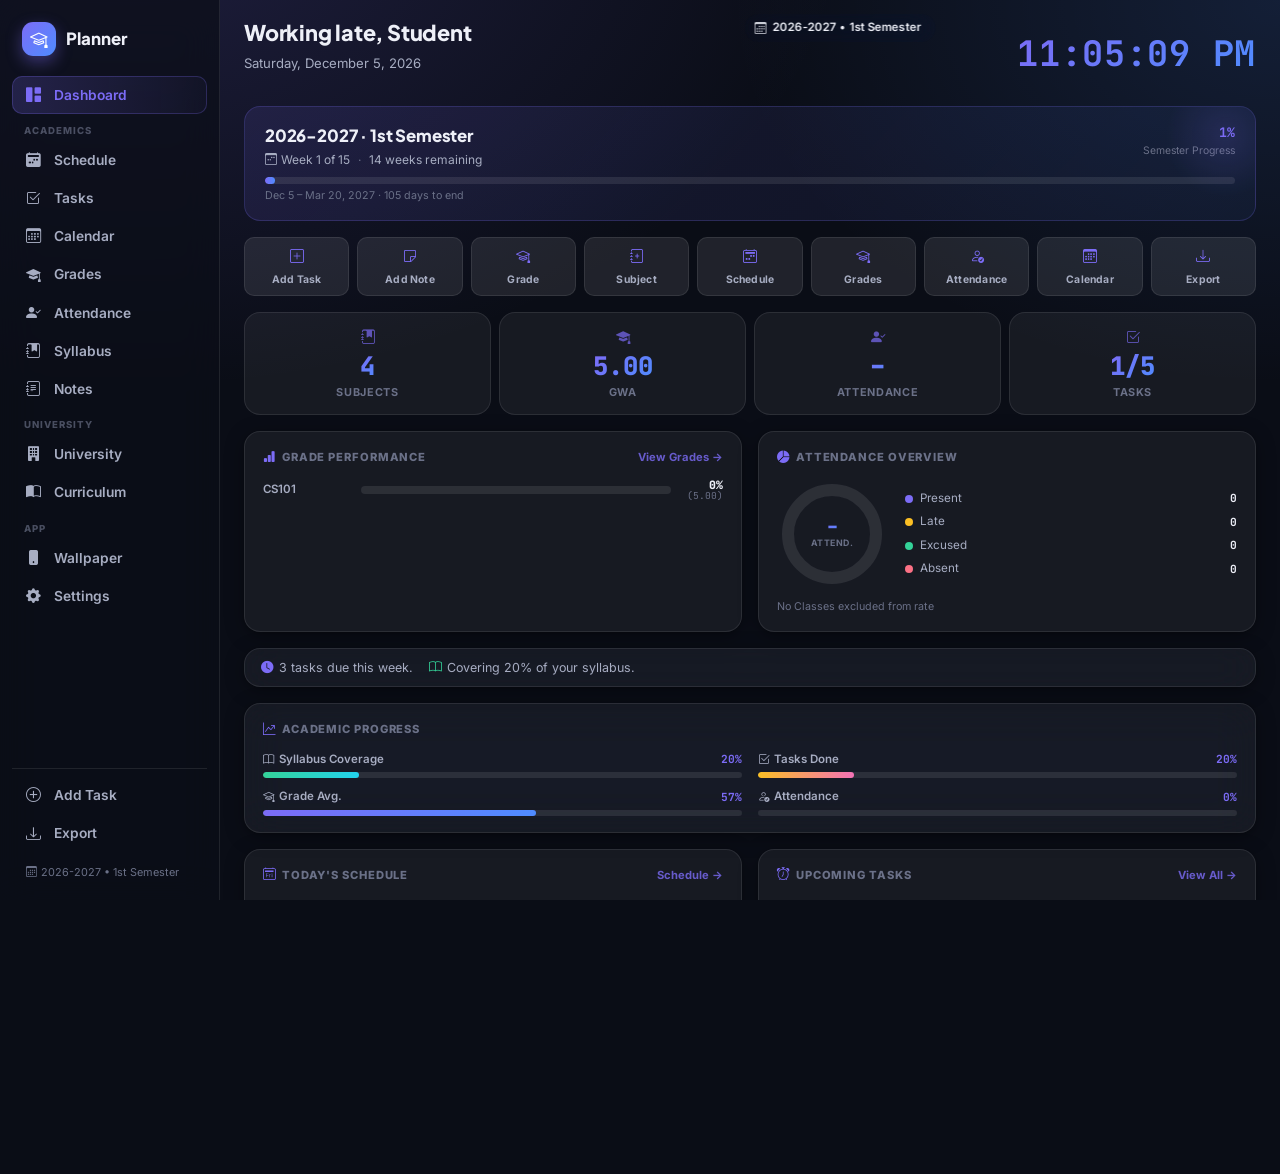
==== commit 26bd82f9: "redesign grades & attendance page" ====
--- a/index.html
+++ b/index.html
@@ -165,6 +165,7 @@
   text-align: right;
   flex-shrink: 0;
 }
+/* grade-bar-val-wrap, .grade-bar-pct, .grade-bar-gwa defined in style.css */
 
 /* Donut chart */
 .donut-wrap {
@@ -505,6 +506,7 @@
     <div class="row g-2 mb-3 dash-card-anim" id="quickActionsRow">
       <div class="col"><a class="qa-btn qa-btn-full" href="#" onclick="quickAddModal('task');return false;"><i class="bi bi-plus-square"></i><span>Add Task</span></a></div>
       <div class="col"><a class="qa-btn qa-btn-full" href="#" onclick="quickAddModal('note');return false;"><i class="bi bi-sticky"></i><span>Add Note</span></a></div>
+      <div class="col"><a class="qa-btn qa-btn-full" href="#" onclick="quickAddModal('grade');return false;"><i class="bi bi-mortarboard"></i><span>Grade</span></a></div>
       <div class="col"><a class="qa-btn qa-btn-full" href="#" onclick="quickAddModal('subject');return false;"><i class="bi bi-journal-plus"></i><span>Subject</span></a></div>
       <div class="col"><a class="qa-btn qa-btn-full" href="schedule.html"><i class="bi bi-calendar2-week"></i><span>Schedule</span></a></div>
       <div class="col"><a class="qa-btn qa-btn-full" href="grades.html"><i class="bi bi-mortarboard"></i><span>Grades</span></a></div>
@@ -585,23 +587,28 @@
       </div>
     </div>
 
+    <!-- CONTEXTUAL SUMMARY -->
+    <div class="glass card-pad mb-3 dash-card-anim ctx-summary-card">
+      <div id="dashContextSummary" class="ctx-summary-content"></div>
+    </div>
+
     <!-- ACADEMIC PROGRESS -->
     <div class="glass card-pad mb-3 dash-card-anim">
       <div class="dash-section-title"><i class="bi bi-graph-up-arrow"></i>Academic Progress</div>
       <div class="row g-3" id="acadProgressWrap">
         <div class="col-sm-6">
           <div class="acad-row">
-            <div class="acad-row-top"><span class="acad-row-label"><i class="bi bi-journal-bookmark me-1"></i>Subjects</span><span class="acad-row-pct" id="acadSubPct">–</span></div>
-            <div class="acad-bar-track"><div class="acad-bar-fill c-subjects" id="acadSubBar"></div></div>
+            <div class="acad-row-top"><span class="acad-row-label"><i class="bi bi-book me-1"></i>Syllabus Coverage</span><span class="acad-row-pct" id="acadSylPct">–</span></div>
+            <div class="acad-bar-track"><div class="acad-bar-fill c-syllabus" id="acadSylBar"></div></div>
           </div>
           <div class="acad-row">
-            <div class="acad-row-top"><span class="acad-row-label"><i class="bi bi-book me-1"></i>Syllabus</span><span class="acad-row-pct" id="acadSylPct">–</span></div>
-            <div class="acad-bar-track"><div class="acad-bar-fill c-syllabus" id="acadSylBar"></div></div>
+            <div class="acad-row-top"><span class="acad-row-label"><i class="bi bi-mortarboard me-1"></i>Grade Avg.</span><span class="acad-row-pct" id="acadGradePct">–</span></div>
+            <div class="acad-bar-track"><div class="acad-bar-fill c-subjects" id="acadGradeBar"></div></div>
           </div>
         </div>
         <div class="col-sm-6">
           <div class="acad-row">
-            <div class="acad-row-top"><span class="acad-row-label"><i class="bi bi-check2-square me-1"></i>Tasks</span><span class="acad-row-pct" id="acadTaskPct">–</span></div>
+            <div class="acad-row-top"><span class="acad-row-label"><i class="bi bi-check2-square me-1"></i>Tasks Done</span><span class="acad-row-pct" id="acadTaskPct">–</span></div>
             <div class="acad-bar-track"><div class="acad-bar-fill c-tasks" id="acadTaskBar"></div></div>
           </div>
           <div class="acad-row">
--- a/css/style.css
+++ b/css/style.css
@@ -496,41 +496,291 @@
 .fab-btn:hover{ transform:translateY(-3px) scale(1.04); box-shadow:0 16px 34px rgba(var(--accent),.55); color:#fff; }
 @media (max-width:991px){ .fab-btn{ bottom:86px; } }
 
-/* ---------- SYLLABUS: subject cards ---------- */
-.syllabus-card{ border-radius:18px; padding:18px; position:relative; overflow:hidden; height:100%; }
-.syllabus-card .code-chip{ font-family:var(--font-mono); }
-
-/* ---------- SYLLABUS: accordion (weeks) ---------- */
-.syl-accordion .accordion-item{
-  background:var(--surface); border:1px solid var(--border); border-radius:var(--radius-md)!important;
-  margin-bottom:10px; overflow:hidden;
-}
-.syl-accordion .accordion-header{ display:flex; align-items:stretch; }
-.syl-accordion .accordion-button{
-  background:transparent; color:var(--text); font-weight:700; font-size:.92rem;
-  box-shadow:none!important; padding:14px 16px; flex:1 1 auto; width:auto; min-width:0;
-}
-.syl-accordion .accordion-button:not(.collapsed){ background:rgba(var(--accent),.1); color:rgb(var(--accent)); }
-.syl-accordion .accordion-button::after{ filter:invert(1) grayscale(1) brightness(1.6); }
-[data-theme="light"] .syl-accordion .accordion-button::after{ filter:none; }
-.syl-accordion .accordion-body{ padding:6px 18px 18px; border-top:1px solid var(--border); color:var(--text); }
-.syl-week-tools{ display:flex; align-items:center; gap:4px; padding:0 10px; flex-shrink:0; }
-.syl-week-tools .btn-icon{ width:32px; height:32px; color:var(--text-soft); }
-.syl-week-tools .btn-icon.btn-icon-danger:hover{ color:rgb(var(--danger)); border-color:rgba(var(--danger),.4); }
-.syl-outcome-list{ padding-left:1.3em; margin-bottom:0; font-size:.88rem; color:var(--text); }
-.syl-outcome-list li{ margin-bottom:5px; }
-.syl-main-topic{ margin-bottom:12px; }
-.syl-main-topic:last-child{ margin-bottom:0; }
-.syl-main-topic-title{ font-weight:700; font-size:.9rem; display:flex; align-items:center; gap:8px; color:var(--text); }
-.syl-main-topic-title i{ color:rgb(var(--accent)); }
-.syl-subtopic-list{ padding-left:1.6em; margin:4px 0 0; font-size:.85rem; color:var(--text-soft); }
-.syl-subtopic-list li{ margin-bottom:3px; }
-
-/* ---------- SYLLABUS: week editor (modal) ---------- */
-.syl-edit-row{ display:flex; align-items:center; gap:8px; margin-bottom:8px; }
-.syl-edit-row .form-control{ flex:1; }
-.syl-topic-block{ border:1px solid var(--border); border-radius:var(--radius-sm); padding:12px; margin-bottom:12px; background:var(--surface-2); }
-.syl-topic-block .syl-subtopics{ margin-left:18px; margin-top:8px; padding-left:12px; border-left:2px solid var(--border); }
+/* ============================================================
+   SYLLABUS  —  List page + View page (Refined Compact Edition)
+   ============================================================ */
+
+/* ── Shared button token ── */
+.sv-btn {
+  height: 26px !important; font-size: .72rem !important;
+  border-radius: 6px !important; padding: 0 9px !important;
+}
+
+/* ── List page: full-width search bar ── */
+#syllabusSearch { width: 100% !important; min-width: 0; }
+
+/* ── List page grid ── */
+.syl-list-grid {
+  display: grid;
+  grid-template-columns: repeat(auto-fill, minmax(240px, 1fr));
+  gap: 8px;
+}
+
+/* ── List card — much more compact ── */
+.syl-list-card {
+  border-radius: 10px; padding: 10px 11px;
+  display: flex; flex-direction: column; gap: 5px;
+}
+.syl-lc-top { display: flex; justify-content: space-between; align-items: center; gap: 6px; }
+.syl-lc-code {
+  font-family: var(--font-mono); font-size: .68rem; font-weight: 800;
+  letter-spacing: .06em; color: rgb(var(--accent)); text-transform: uppercase;
+  display: flex; align-items: center; gap: 4px;
+}
+.syl-lc-code i { font-size: .7rem; }
+.syl-lc-menu { width: 24px !important; height: 24px !important; font-size: .72rem !important; border-radius: 5px !important; }
+.syl-lc-title {
+  font-size: .84rem; font-weight: 700; color: var(--text);
+  line-height: 1.3; overflow-wrap: anywhere;
+}
+/* Icon-prefixed meta rows */
+.syl-lc-meta {
+  display: flex; flex-direction: column; gap: 1px;
+  font-size: .7rem; color: var(--text-faint);
+}
+.syl-lc-meta-row {
+  display: flex; align-items: center; gap: 4px;
+}
+.syl-lc-meta-row i { font-size: .66rem; flex-shrink: 0; color: var(--text-faint); opacity: .7; }
+/* Progress */
+.syl-lc-prog { margin-top: 1px; }
+.syl-lc-prog-header {
+  display: flex; justify-content: space-between; align-items: center;
+  margin-bottom: 3px; font-size: .64rem; color: var(--text-faint);
+}
+.syl-lc-prog-header i { font-size: .64rem; }
+.syl-lc-track { height: 3px; background: var(--border); border-radius: 20px; overflow: hidden; }
+.syl-lc-bar {
+  height: 100%; border-radius: 20px;
+  background: linear-gradient(90deg, rgb(var(--accent)), rgb(var(--accent-2)));
+  transition: width .4s var(--ease);
+}
+.syl-lc-prog-empty { font-size: .66rem; color: var(--text-faint); font-style: italic; }
+.syl-lc-actions { margin-top: 1px; }
+.syl-lc-actions .sv-btn { height: 26px !important; width: 100%; }
+
+/* ── Shared edit-row (modal) ── */
+.syl-edit-row { display: flex; align-items: center; gap: 7px; margin-bottom: 7px; }
+.syl-edit-row .form-control { flex: 1; }
+.syl-row-num { width: 18px; flex-shrink: 0; font-size: .72rem; color: var(--text-faint); text-align: right; }
+.syl-topic-block { border: 1px solid var(--border); border-radius: var(--radius-sm); padding: 9px 11px; margin-bottom: 8px; background: var(--surface-2); }
+.syl-topic-block .syl-subtopics { margin-left: 12px; margin-top: 6px; padding-left: 9px; border-left: 2px solid var(--border); }
+.syl-modal-section-label { font-size: .63rem; font-weight: 800; text-transform: uppercase; letter-spacing: .09em; color: rgb(var(--accent)); margin-bottom: 6px; margin-top: 2px; }
+.syl-field-label { font-size: .72rem; color: var(--text-faint); margin-bottom: 3px; display: block; }
+
+/* ── View page: section title ── */
+.sv-section-title {
+  font-size: .63rem; font-weight: 800; text-transform: uppercase; letter-spacing: .09em;
+  color: var(--text-faint); margin-bottom: 8px;
+  display: flex; align-items: center; gap: 5px;
+}
+.sv-section-title i { color: rgb(var(--accent)); font-size: .7rem; }
+
+/* ── Info card ── */
+.sv-info-header { margin-bottom: 8px; }
+.sv-info-code { font-family: var(--font-mono); font-size: .66rem; font-weight: 800; letter-spacing: .08em; color: rgb(var(--accent)); text-transform: uppercase; margin-bottom: 2px; }
+.sv-info-title { font-size: 1rem; font-weight: 800; color: var(--text); line-height: 1.25; overflow-wrap: anywhere; }
+.sv-info-grid {
+  display: grid; grid-template-columns: repeat(auto-fill, minmax(155px, 1fr));
+  gap: 5px 14px; margin-bottom: 8px;
+}
+.sv-info-item { display: flex; flex-direction: column; gap: 2px; }
+.sv-info-lbl { font-size: .62rem; font-weight: 700; text-transform: uppercase; letter-spacing: .05em; color: var(--text-faint); }
+.sv-info-val { font-size: .84rem; font-weight: 600; color: var(--text); overflow-wrap: anywhere; }
+.sv-progress-wrap { margin-top: 8px; padding-top: 8px; border-top: 1px solid var(--border); }
+.sv-prog-label { font-size: .63rem; font-weight: 700; text-transform: uppercase; letter-spacing: .06em; color: var(--text-faint); }
+.sv-prog-pct { font-size: .7rem; font-family: var(--font-mono); color: rgb(var(--accent)); }
+.sv-prog-track { height: 4px; background: var(--border); border-radius: 20px; overflow: hidden; }
+.sv-prog-fill {
+  height: 100%; border-radius: 20px;
+  background: linear-gradient(90deg, rgb(var(--accent)), rgb(var(--accent-2)));
+  transition: width .5s cubic-bezier(.22,.9,.35,1);
+}
+
+/* ── Shared body text ── */
+.sv-body-text { font-size: .82rem; color: var(--text-soft); line-height: 1.6; margin: 0; }
+
+/* ── Outcomes list — icon badge instead of numbers ── */
+.sv-outcome-list { list-style: none; padding: 0; margin: 0; }
+.sv-outcome-list li {
+  display: flex; align-items: flex-start; gap: 7px;
+  font-size: .82rem; color: var(--text-soft); margin-bottom: 5px; line-height: 1.5;
+}
+.sv-outcome-list li::before { display: none; } /* kill any list marker */
+.sv-outcome-icon {
+  width: 16px; height: 16px; border-radius: 50%; flex-shrink: 0; margin-top: 1px;
+  background: rgba(52,211,153,.15); border: 1px solid rgba(52,211,153,.35);
+  color: #34d399; display: flex; align-items: center; justify-content: center;
+  font-size: .58rem;
+}
+
+/* ── Requirements list — icon badge ── */
+.sv-req-list { list-style: none; padding: 0; margin: 0; }
+.sv-req-list li {
+  display: flex; align-items: flex-start; gap: 7px;
+  font-size: .82rem; color: var(--text-soft); margin-bottom: 5px; line-height: 1.5;
+}
+.sv-req-icon {
+  width: 16px; height: 16px; border-radius: 50%; flex-shrink: 0; margin-top: 1px;
+  background: rgba(var(--accent),.12); border: 1px solid rgba(var(--accent),.28);
+  color: rgb(var(--accent)); display: flex; align-items: center; justify-content: center;
+  font-size: .56rem;
+}
+
+/* ── Week rows (Course Outline) ── */
+.syl-week-list { display: flex; flex-direction: column; gap: 3px; }
+.sv-week-row {
+  border: 1px solid var(--border); border-radius: 9px;
+  background: var(--surface-2); overflow: hidden; transition: border-color .2s;
+}
+.sv-week-row:hover { border-color: rgba(var(--accent),.18); }
+.sv-week-row.done { border-color: rgba(52,211,153,.2); }
+
+/* Header: NOT clickable as whole — only chevron triggers toggle */
+.sv-week-head {
+  display: flex; align-items: center; gap: 9px;
+  padding: 7px 10px; user-select: none;
+}
+
+.sv-week-badge {
+  width: 26px; height: 26px; border-radius: 6px; flex-shrink: 0;
+  display: flex; align-items: center; justify-content: center;
+  font-family: var(--font-mono); font-size: .62rem; font-weight: 800;
+  color: var(--text-faint); background: var(--surface); border: 1px solid var(--border);
+  transition: background .2s, color .2s, border-color .2s;
+}
+.sv-week-badge.done { background: rgba(52,211,153,.15); border-color: rgba(52,211,153,.35); color: #34d399; }
+
+.sv-week-info { flex: 1; min-width: 0; }
+/* Week label now contains the full range — no separate date row below */
+.sv-week-label {
+  font-size: .56rem; font-weight: 800; letter-spacing: .1em;
+  color: rgb(var(--accent)); text-transform: uppercase;
+  line-height: 1.2; margin-bottom: 1px;
+}
+.sv-week-title { font-size: .83rem; font-weight: 700; color: var(--text); overflow-wrap: anywhere; line-height: 1.3; }
+/* sv-week-date hidden — range is embedded in sv-week-label instead */
+.sv-week-date { display: none; }
+
+.sv-week-controls { display: flex; align-items: center; gap: 3px; flex-shrink: 0; }
+/* Edit button: same style as sv-btn */
+.sv-week-edit-btn {
+  height: 26px !important; font-size: .68rem !important;
+  padding: 0 7px !important; border-radius: 6px !important;
+}
+/* Delete button: same size as chevron button */
+.sv-week-tool {
+  width: 26px !important; height: 26px !important;
+  font-size: .7rem !important; border-radius: 6px !important;
+}
+.sv-week-tool:hover { color: rgb(var(--danger)); border-color: rgba(var(--danger),.35); }
+/* Chevron as a proper icon button — same box as delete */
+.sv-week-chevron-btn {
+  width: 26px !important; height: 26px !important;
+  font-size: .7rem !important; border-radius: 6px !important;
+  cursor: pointer; display: flex; align-items: center; justify-content: center;
+  transition: background .15s, border-color .15s;
+}
+.sv-week-chevron-btn .bi { transition: transform .25s var(--ease); }
+.sv-week-chevron-btn.open .bi { transform: rotate(90deg); }
+
+/* ── Week body (expanded) ── */
+.sv-week-body { border-top: 1px solid var(--border); animation: svBodyIn .18s var(--ease); }
+@keyframes svBodyIn { from{opacity:0;transform:translateY(-3px)} to{opacity:1;transform:translateY(0)} }
+.sv-week-body-inner { padding: 10px 12px 12px; }
+
+.sv-body-block { margin-bottom: 10px; }
+.sv-body-block:last-of-type { margin-bottom: 0; }
+.sv-body-block-title {
+  font-size: .6rem; font-weight: 800; text-transform: uppercase; letter-spacing: .08em;
+  color: var(--text-faint); margin-bottom: 5px;
+  display: flex; align-items: center; gap: 4px;
+}
+.sv-body-block-title i { color: rgb(var(--accent)); font-size: .65rem; }
+
+/* Topics hierarchy */
+.sv-topics-list { display: flex; flex-direction: column; gap: 5px; }
+.sv-topic-main { display: flex; align-items: baseline; gap: 5px; font-size: .82rem; font-weight: 600; color: var(--text); line-height: 1.4; }
+.sv-topic-icon { font-size: .62rem; color: rgb(var(--accent)); flex-shrink: 0; margin-top: 3px; }
+.sv-subtopic-row { display: flex; align-items: baseline; gap: 4px; font-size: .76rem; color: var(--text-soft); padding-left: 13px; margin-top: 2px; line-height: 1.4; }
+.sv-subtopic-icon { font-size: .84rem; color: var(--text-faint); flex-shrink: 0; line-height: 1; }
+
+/* Compact item rows (activities, resources, assessments) */
+.sv-compact-item { display: flex; align-items: baseline; gap: 6px; font-size: .8rem; color: var(--text-soft); margin-bottom: 3px; line-height: 1.5; }
+.sv-item-num { width: 16px; flex-shrink: 0; font-size: .7rem; color: var(--text-faint); text-align: right; }
+.sv-bullet { font-size: .34rem; color: rgb(var(--accent)); flex-shrink: 0; margin-top: 6px; }
+
+/* Task rows */
+.sv-tasks-block { background: var(--surface); border: 1px solid var(--border); border-radius: 7px; padding: 8px 9px; }
+.sv-task-row { display: flex; align-items: center; gap: 6px; font-size: .78rem; color: var(--text); margin-bottom: 4px; }
+.sv-task-row:last-of-type { margin-bottom: 0; }
+.sv-task-row.done span { text-decoration: line-through; color: var(--text-faint); }
+.sv-task-icon { font-size: .78rem; flex-shrink: 0; color: var(--text-faint); }
+.sv-task-row.done .sv-task-icon { color: #34d399; }
+.sv-task-due { margin-left: auto; font-size: .65rem; color: var(--text-faint); flex-shrink: 0; }
+.sv-task-count { font-size: .6rem; background: rgba(var(--accent),.15); color: rgb(var(--accent)); border-radius: 20px; padding: 1px 6px; font-weight: 700; }
+
+/* Complete row */
+.sv-complete-row { margin-top: 10px; padding-top: 8px; border-top: 1px solid var(--border); }
+.sv-complete-row .sv-btn { height: 26px !important; }
+
+/* ── Grading: inline bar + pct, no wasted space ── */
+.sv-grade-table { width: 100%; border-collapse: collapse; }
+.sv-grade-row { display: flex; align-items: center; gap: 8px; padding: 3px 0; }
+.sv-grade-name {
+  font-size: .8rem; color: var(--text); white-space: nowrap; overflow: hidden;
+  text-overflow: ellipsis; flex: 0 0 45%; min-width: 0;
+}
+.sv-grade-bar-cell { flex: 1; min-width: 0; }
+.sv-grade-bar-track { height: 4px; background: var(--border); border-radius: 20px; overflow: hidden; }
+.sv-grade-bar-fill {
+  height: 100%; border-radius: 20px;
+  background: linear-gradient(90deg, rgb(var(--accent)), rgb(var(--accent-2)));
+}
+.sv-grade-pct {
+  font-family: var(--font-mono); font-size: .74rem; font-weight: 700;
+  color: rgb(var(--accent)); white-space: nowrap; flex-shrink: 0; width: 30px; text-align: right;
+}
+.sv-grade-divider { border: none; border-top: 1px solid var(--border); margin: 4px 0; }
+.sv-grade-total {
+  display: flex; justify-content: space-between; font-size: .7rem;
+  padding-top: 2px; font-weight: 600;
+}
+.sv-grade-total.warn { color: #fbbf24; }
+.sv-grade-total.ok { color: #34d399; }
+
+/* ── References — accent border, no numbering ── */
+.sv-refs-list { list-style: none; padding: 0; margin: 0; display: flex; flex-direction: column; gap: 5px; }
+.sv-refs-list li {
+  font-size: .8rem; color: var(--text-soft); line-height: 1.5;
+  border-left: 2px solid rgba(var(--accent),.4);
+  padding-left: 9px;
+}
+
+/* ── Empty state ── */
+.syl-empty-state { text-align: center; padding: 24px 14px; color: var(--text-faint); }
+
+/* ── Responsive ── */
+@media (max-width: 575px) {
+  .syl-list-grid { grid-template-columns: 1fr; gap: 7px; }
+  .sv-week-head { padding: 7px 9px; }
+  .sv-week-body-inner { padding: 9px 10px 11px; }
+  .sv-week-edit-btn { display: none !important; }
+  .sv-week-tool, .sv-week-chevron-btn { width: 26px !important; height: 26px !important; }
+  .sv-info-grid { grid-template-columns: 1fr 1fr; }
+  .sv-grade-name { flex: 0 0 38%; }
+}
+@media (max-width: 380px) {
+  .sv-info-grid { grid-template-columns: 1fr; }
+  .sv-grade-name { flex: 0 0 35%; font-size: .74rem; }
+}
+
+/* ── Reduced motion ── */
+@media (prefers-reduced-motion: reduce) {
+  .sv-week-chevron-btn .bi { transition: none !important; }
+  .sv-prog-fill, .syl-lc-bar { transition: none !important; }
+  .sv-week-body { animation: none !important; }
+}
 
 /* ============================================================
    GRADES PAGE
@@ -1573,16 +1823,6 @@
 }
 .note-card:hover { transform: translateY(-2px); box-shadow: 0 10px 28px rgba(0,0,0,.2); }
 
-/* ── Syllabus cards ── */
-.syllabus-card {
-  border-radius: 13px;
-  padding: 13px 14px;
-  position: relative;
-  overflow: hidden;
-  height: 100%;
-  border: 1px solid var(--border);
-}
-
 /* ── Attendance rows ── */
 .att-row {
   display: flex;
@@ -1782,3 +2022,2496 @@
   border-color: color-mix(in srgb, var(--accent) 45%, transparent);
   box-shadow: 0 0 0 1px color-mix(in srgb, var(--accent) 20%, transparent);
 }
+
+/* ============================================================
+   TASKS PAGE — Redesigned (2026)
+   ============================================================ */
+
+/* ── Page Header ── */
+.tk-header {
+  display: flex;
+  align-items: flex-end;
+  justify-content: space-between;
+  margin-bottom: 14px;
+  gap: 12px;
+  flex-wrap: wrap;
+}
+.tk-header-text .page-title { margin-bottom: 2px; }
+
+/* ── Stats Row ── */
+.tk-stats-row {
+  display: grid;
+  grid-template-columns: repeat(4, 1fr);
+  gap: 8px;
+  margin-bottom: 12px;
+}
+.tk-stat-card {
+  padding: 14px 16px;
+  border-radius: var(--radius-sm);
+  display: flex;
+  flex-direction: column;
+  align-items: center;
+  text-align: center;
+  gap: 6px;
+}
+.tk-stat-icon {
+  width: 28px;
+  height: 28px;
+  border-radius: 8px;
+  display: flex;
+  align-items: center;
+  justify-content: center;
+  font-size: .82rem;
+  flex-shrink: 0;
+  margin-bottom: 2px;
+}
+.tk-stat-icon-total  { background: rgba(var(--accent),.12); color: rgb(var(--accent)); }
+.tk-stat-icon-active { background: rgba(var(--accent),.12); color: rgb(var(--accent)); }
+.tk-stat-icon-done   { background: rgba(52,211,153,.12);    color: #34d399; }
+.tk-stat-icon-overdue{ background: rgba(251,113,133,.12);   color: #fb7185; }
+.tk-stat-num {
+  font-family: var(--font-mono);
+  font-weight: 700;
+  font-size: 1.5rem;
+  line-height: 1;
+  color: var(--text);
+}
+.tk-stat-num.tk-stat-active { color: rgb(var(--accent)); }
+.tk-stat-num.tk-stat-done { color: #34d399; }
+.tk-stat-num.tk-stat-overdue { color: #fb7185; }
+.tk-stat-lbl {
+  font-size: .64rem;
+  font-weight: 700;
+  text-transform: uppercase;
+  letter-spacing: .07em;
+  color: var(--text-faint);
+  margin-top: 1px;
+}
+
+/* ── Controls bar ── */
+.tk-controls {
+  display: flex;
+  align-items: center;
+  gap: 6px;
+  margin-bottom: 12px;
+  position: relative;
+}
+.tk-search-wrap {
+  position: relative;
+  flex: 1;
+  min-width: 160px;
+}
+.tk-search-icon {
+  position: absolute;
+  left: 11px;
+  top: 50%;
+  transform: translateY(-50%);
+  color: var(--text-faint);
+  font-size: .85rem;
+  pointer-events: none;
+}
+.tk-search-input {
+  padding-left: 32px !important;
+  height: 36px !important;
+  font-size: .85rem !important;
+}
+/* ── Filter/Sort icon buttons ── */
+.tk-icon-btn {
+  width: 36px;
+  height: 36px;
+  border-radius: 9px;
+  border: 1px solid var(--border);
+  background: var(--surface-2);
+  color: var(--text-soft);
+  display: flex;
+  align-items: center;
+  justify-content: center;
+  font-size: .9rem;
+  cursor: pointer;
+  position: relative;
+  transition: color .15s, border-color .15s, background .15s;
+  flex-shrink: 0;
+}
+.tk-icon-btn:hover {
+  color: rgb(var(--accent));
+  border-color: rgba(var(--accent), .35);
+  background: rgba(var(--accent), .08);
+}
+.tk-btn-dot {
+  position: absolute;
+  top: 5px;
+  right: 5px;
+  width: 6px;
+  height: 6px;
+  border-radius: 50%;
+  background: rgb(var(--accent));
+  pointer-events: none;
+}
+
+/* ── Inline filter/sort panels ── */
+.tk-panel {
+  margin-bottom: 10px;
+  border-radius: var(--radius-md);
+  border: 1px solid var(--border);
+  padding: 12px 14px;
+}
+[data-theme="dark"] .tk-panel { background: #1c1f2e; }
+[data-theme="light"] .tk-panel { background: #f4f5f7; }
+.tk-panel-cols {
+  display: flex;
+  gap: 20px;
+  flex-wrap: wrap;
+}
+.tk-panel-col { display: flex; flex-direction: column; gap: 6px; min-width: 120px; }
+.tk-panel-opts { display: flex; flex-wrap: wrap; gap: 5px; }
+.tk-pop-section-label {
+  font-size: .6rem;
+  font-weight: 800;
+  text-transform: uppercase;
+  letter-spacing: .09em;
+  color: var(--text-faint);
+  margin-bottom: 4px;
+}
+.tk-panel-opt {
+  padding: 4px 12px;
+  border-radius: 20px;
+  border: 1px solid var(--border);
+  background: var(--surface-2);
+  color: var(--text-soft);
+  font-size: .78rem;
+  font-weight: 500;
+  cursor: pointer;
+  transition: background .12s, color .12s, border-color .12s;
+  white-space: nowrap;
+}
+.tk-panel-opt:hover {
+  background: rgba(var(--accent), .1);
+  color: rgb(var(--accent));
+  border-color: rgba(var(--accent), .3);
+}
+.tk-panel-opt.active {
+  background: rgba(var(--accent), .18);
+  color: rgb(var(--accent));
+  border-color: rgba(var(--accent), .5);
+  font-weight: 700;
+}
+
+
+/* ── Task groups ── */
+.tk-groups-wrap { display: flex; flex-direction: column; gap: 20px; }
+.tk-group-heading {
+  display: flex;
+  align-items: center;
+  gap: 7px;
+  font-size: .7rem;
+  font-weight: 800;
+  text-transform: uppercase;
+  letter-spacing: .1em;
+  color: var(--text-faint);
+  margin-bottom: 8px;
+  padding: 0 2px;
+}
+.tk-group-heading i { font-size: .8rem; }
+.group-overdue .tk-group-heading { color: #fb7185; }
+.group-today .tk-group-heading { color: rgb(var(--accent)); }
+.group-completed .tk-group-heading { color: #34d399; }
+.tk-group-count {
+  display: inline-flex;
+  align-items: center;
+  justify-content: center;
+  width: 18px;
+  height: 18px;
+  border-radius: 5px;
+  background: var(--surface-2);
+  color: var(--text-faint);
+  font-size: .62rem;
+  font-weight: 700;
+  margin-left: 2px;
+}
+.tk-group-cards { display: flex; flex-direction: column; gap: 6px; }
+.tk-group-empty {
+  color: var(--text-faint);
+  font-size: .8rem;
+  padding: 8px 4px;
+  font-style: italic;
+}
+
+/* ── Task card ── */
+.tk-card {
+  background: var(--surface);
+  border: 1px solid var(--border);
+  border-radius: var(--radius-md);
+  backdrop-filter: blur(18px) saturate(140%);
+  -webkit-backdrop-filter: blur(18px) saturate(140%);
+  transition: border-color .2s var(--ease), box-shadow .2s var(--ease);
+  animation: fadeIn .3s var(--ease) both;
+  overflow: hidden;
+}
+.tk-card:hover {
+  border-color: rgba(var(--accent), .28);
+}
+.tk-card.expanded {
+  border-color: rgba(var(--accent), .4);
+  box-shadow: 0 4px 24px rgba(var(--accent), .08);
+}
+.tk-card.overdue {
+  border-color: rgba(251, 113, 133, .3);
+  background: rgba(251, 113, 133, .04);
+}
+.tk-card.overdue:hover {
+  border-color: rgba(251, 113, 133, .5);
+}
+.tk-card.completed {
+  opacity: .7;
+}
+.tk-card.completed:hover { opacity: 1; }
+
+/* ── Card header ── */
+.tk-card-header {
+  display: flex;
+  align-items: center;
+  gap: 10px;
+  padding: 11px 12px;
+  cursor: pointer;
+  user-select: none;
+  min-width: 0;
+}
+.tk-checkbox {
+  width: 20px;
+  height: 20px;
+  border-radius: 6px;
+  border: 1.5px solid var(--border);
+  background: transparent;
+  flex-shrink: 0;
+  cursor: pointer;
+  display: flex;
+  align-items: center;
+  justify-content: center;
+  color: #fff;
+  font-size: .7rem;
+  transition: background .18s, border-color .18s, transform .15s;
+}
+.tk-checkbox:hover {
+  border-color: rgba(var(--accent), .6);
+  background: rgba(var(--accent), .1);
+  transform: scale(1.1);
+}
+.tk-checkbox.done {
+  background: linear-gradient(135deg, rgb(var(--accent)), rgb(var(--accent-2)));
+  border-color: transparent;
+}
+.tk-card-title-wrap {
+  flex: 1;
+  min-width: 0;
+  display: flex;
+  align-items: center;
+  gap: 8px;
+  flex-wrap: wrap;
+}
+.tk-task-title {
+  font-weight: 700;
+  font-size: .88rem;
+  color: var(--text);
+  white-space: nowrap;
+  overflow: hidden;
+  text-overflow: ellipsis;
+  max-width: 100%;
+}
+.tk-task-title.done {
+  text-decoration: line-through;
+  color: var(--text-faint);
+}
+.tk-expand-btn {
+  width: 28px;
+  height: 28px;
+  border-radius: 7px;
+  border: 1px solid var(--border);
+  background: var(--surface-2);
+  color: var(--text-faint);
+  display: flex;
+  align-items: center;
+  justify-content: center;
+  font-size: .78rem;
+  flex-shrink: 0;
+  cursor: pointer;
+  transition: color .15s, border-color .15s, background .15s;
+}
+.tk-expand-btn:hover {
+  color: rgb(var(--accent));
+  border-color: rgba(var(--accent), .35);
+  background: rgba(var(--accent), .08);
+}
+
+/* ── Status badge ── */
+.tk-status-badge {
+  display: inline-flex;
+  align-items: center;
+  gap: 4px;
+  font-size: .65rem;
+  font-weight: 700;
+  padding: 2px 8px;
+  border-radius: 20px;
+  white-space: nowrap;
+  flex-shrink: 0;
+}
+.tk-status-badge.overdue {
+  background: rgba(251, 113, 133, .12);
+  color: #fb7185;
+  border: 1px solid rgba(251, 113, 133, .25);
+}
+.tk-status-badge.completed {
+  background: rgba(52, 211, 153, .12);
+  color: #34d399;
+  border: 1px solid rgba(52, 211, 153, .25);
+}
+.tk-status-badge i { font-size: .65rem; }
+
+/* ── Collapsed body ── */
+.tk-card-body-collapsed {
+  padding: 0 12px 12px 42px;
+  display: flex;
+  flex-direction: column;
+  gap: 6px;
+}
+.tk-inline-meta {
+  display: flex;
+  align-items: center;
+  gap: 6px;
+  flex-wrap: wrap;
+  font-size: .72rem;
+}
+.tk-cat-lbl {
+  color: var(--text-soft);
+  font-weight: 600;
+}
+.tk-sep {
+  color: var(--text-faint);
+  font-size: .7rem;
+}
+.tk-pri-dot {
+  width: 6px;
+  height: 6px;
+  border-radius: 50%;
+  display: inline-block;
+  flex-shrink: 0;
+}
+.tk-pri-dot.tk-pri-high { background: #fb7185; }
+.tk-pri-dot.tk-pri-med  { background: #fbbf24; }
+.tk-pri-dot.tk-pri-low  { background: #34d399; }
+.tk-pri-lbl {
+  font-size: .68rem;
+  font-weight: 700;
+}
+.tk-pri-high { color: #fb7185; }
+.tk-pri-med  { color: #fbbf24; }
+.tk-pri-low  { color: #34d399; }
+.tk-sub-name {
+  color: var(--text-faint);
+  font-size: .72rem;
+}
+.tk-due-row {
+  display: flex;
+  align-items: center;
+  gap: 8px;
+  flex-wrap: wrap;
+}
+.tk-due-label {
+  font-size: .75rem;
+  font-weight: 600;
+}
+.tk-due-overdue { color: #fb7185; }
+.tk-due-today   { color: rgb(var(--accent)); }
+.tk-due-soon    { color: #fbbf24; }
+.tk-due-week    { color: var(--text-soft); }
+.tk-due-normal  { color: var(--text-faint); }
+.tk-due-done    { color: var(--text-faint); text-decoration: line-through; }
+.tk-time-left {
+  font-size: .68rem;
+  font-weight: 600;
+  color: var(--text-faint);
+  background: var(--surface-2);
+  padding: 1px 7px;
+  border-radius: 20px;
+  border: 1px solid var(--border);
+}
+
+/* ── Progress bar ── */
+.tk-progress-wrap {
+  display: flex;
+  flex-direction: column;
+  gap: 3px;
+}
+.tk-progress-bar-track {
+  height: 5px;
+  border-radius: 20px;
+  background: var(--surface-2);
+  overflow: hidden;
+}
+.tk-progress-bar-fill {
+  height: 100%;
+  border-radius: 20px;
+  background: linear-gradient(90deg, rgb(var(--accent)), rgb(var(--accent-2)));
+  transition: width .5s cubic-bezier(.22,.9,.35,1);
+}
+.tk-card.overdue .tk-progress-bar-fill {
+  background: linear-gradient(90deg, #fb7185, #f43f5e);
+}
+.tk-card.completed .tk-progress-bar-fill {
+  background: linear-gradient(90deg, #34d399, #10b981);
+}
+.tk-progress-meta {
+  display: flex;
+  align-items: center;
+  justify-content: space-between;
+}
+.tk-prog-pct {
+  font-family: var(--font-mono);
+  font-size: .68rem;
+  font-weight: 700;
+  color: var(--text-soft);
+}
+.tk-prog-count {
+  font-size: .68rem;
+  color: var(--text-faint);
+}
+
+/* ── Expanded body ── */
+.tk-card-body-expanded {
+  padding: 0 14px 14px 42px;
+  display: flex;
+  flex-direction: column;
+  gap: 12px;
+  animation: fadeIn .25s var(--ease) both;
+}
+.tk-description {
+  font-size: .82rem;
+  color: var(--text-soft);
+  line-height: 1.55;
+  margin: 0;
+}
+.tk-divider {
+  border: none;
+  border-top: 1px solid var(--border);
+  margin: 0;
+}
+
+/* ── Checklist (expanded) ── */
+.tk-cl-section { display: flex; flex-direction: column; gap: 6px; }
+.tk-cl-heading {
+  font-size: .65rem;
+  font-weight: 800;
+  text-transform: uppercase;
+  letter-spacing: .1em;
+  color: var(--text-faint);
+}
+.tk-cl-list { display: flex; flex-direction: column; gap: 4px; }
+.tk-cl-item {
+  display: flex;
+  align-items: center;
+  gap: 8px;
+  padding: 5px 8px;
+  border-radius: 8px;
+  transition: background .15s;
+}
+.tk-cl-item:hover { background: var(--surface-2); }
+.tk-cl-check {
+  width: 18px;
+  height: 18px;
+  border-radius: 5px;
+  border: 1.5px solid var(--border);
+  background: transparent;
+  flex-shrink: 0;
+  cursor: pointer;
+  display: flex;
+  align-items: center;
+  justify-content: center;
+  color: #fff;
+  font-size: .65rem;
+  transition: background .15s, border-color .15s;
+}
+.tk-cl-check:hover { border-color: rgba(var(--accent), .6); }
+.tk-cl-check.done {
+  background: linear-gradient(135deg, rgb(var(--accent)), rgb(var(--accent-2)));
+  border-color: transparent;
+}
+.tk-cl-text {
+  flex: 1;
+  font-size: .82rem;
+  color: var(--text);
+  cursor: pointer;
+  min-width: 0;
+  overflow-wrap: anywhere;
+}
+.tk-cl-text.done {
+  text-decoration: line-through;
+  color: var(--text-faint);
+}
+.tk-cl-empty { display: flex; flex-direction: column; gap: 6px; }
+.tk-cl-add-btn {
+  display: inline-flex;
+  align-items: center;
+  gap: 4px;
+  font-size: .76rem;
+  font-weight: 600;
+  color: rgb(var(--accent));
+  background: transparent;
+  border: 1px dashed rgba(var(--accent), .4);
+  border-radius: 8px;
+  padding: 5px 10px;
+  cursor: pointer;
+  transition: background .15s, border-color .15s;
+  margin-top: 2px;
+}
+.tk-cl-add-btn:hover {
+  background: rgba(var(--accent), .08);
+  border-color: rgba(var(--accent), .6);
+}
+
+/* ── Meta grid (expanded) ── */
+.tk-meta-grid {
+  display: flex;
+  flex-direction: column;
+  gap: 3px;
+}
+.tk-meta-row {
+  display: flex;
+  align-items: inline;
+  gap: 55px;
+  font-size: .65rem;
+}
+.tk-meta-k {
+  font-weight: 700;
+  color: var(--text-faint);
+  min-width: 60px;
+  flex-shrink: 0;
+  font-size: .65rem;
+  text-transform: uppercase;
+  letter-spacing: .05em;
+}
+.tk-meta-v { color: var(--text-soft); }
+.tk-meta-pri-high { color: #fb7185; font-weight: 700; }
+.tk-meta-pri-medium { color: #fbbf24; font-weight: 700; }
+.tk-meta-pri-low { color: #34d399; font-weight: 700; }
+
+/* ── Card actions (expanded) ── */
+.tk-card-actions {
+  display: flex;
+  align-items: center;
+  justify-content: space-between;
+  padding-top: 2px;
+}
+.tk-btn-danger {
+  background: rgba(251,113,133,.1) !important;
+  color: #fb7185 !important;
+  border-color: rgba(251,113,133,.25) !important;
+}
+.tk-btn-danger:hover {
+  background: rgba(251,113,133,.2) !important;
+  border-color: rgba(251,113,133,.5) !important;
+}
+
+/* ── Modal checklist ── */
+.tk-modal-cl-wrap { display: flex; flex-direction: column; gap: 5px; }
+.tk-modal-cl-row {
+  display: flex;
+  align-items: center;
+  gap: 8px;
+}
+.tk-modal-cl-row .form-control { flex: 1; }
+.tk-modal-created-note {
+  font-size: .72rem;
+  color: var(--text-faint);
+  display: flex;
+  align-items: center;
+  gap: 5px;
+  padding: 6px 0 0;
+  border-top: 1px solid var(--border);
+}
+
+/* ── Empty state ── */
+.tk-empty-state {
+  text-align: center;
+  padding: 36px 20px;
+  margin-top: 8px;
+}
+.tk-empty-state i { font-size: 2.2rem; display: block; margin-bottom: 10px; opacity: .35; }
+.tk-empty-title {
+  font-weight: 700;
+  font-size: .92rem;
+  margin: 0 0 4px;
+  color: var(--text-soft);
+}
+.tk-empty-sub {
+  font-size: .8rem;
+  margin: 0;
+  color: var(--text-faint);
+}
+
+/* ── Responsive ── */
+@media (max-width: 767px) {
+  .tk-stats-row { grid-template-columns: repeat(2, 1fr); gap: 3px; }
+  .tk-stat-card { padding: 12px 14px; }
+  .tk-stat-num { font-size: 1.3rem; }
+  .tk-card-body-collapsed { padding-left: 14px; }
+  .tk-card-body-expanded { padding-left: 14px; }
+  .tk-meta-k { min-width: 60px; }
+  .tk-popover { right: 0; }
+  .tk-popover-wide { min-width: 180px; }
+}
+@media (max-width: 480px) {
+  .tk-stats-row { grid-template-columns: repeat(4, 1fr); gap: 3px; }
+  .tk-stat-card { padding: 10px 10px; gap: 4px; }
+  .tk-stat-icon { width: 22px; height: 22px; font-size: .7rem; border-radius: 6px; margin-bottom: 0; }
+  .tk-stat-num { font-size: 1.1rem; }
+  .tk-stat-lbl { font-size: .58rem; }
+  .tk-popover-wide { max-height: 55vh; }
+}
+@media (max-width: 360px) {
+  .tk-stats-row { grid-template-columns: repeat(2, 1fr); }
+  .tk-stat-num { font-size: 1rem; }
+}
+
+/* ── Reduced motion ── */
+@media (prefers-reduced-motion: reduce) {
+  .tk-progress-bar-fill { transition: none !important; }
+  .tk-card { animation: none !important; }
+  .tk-card-body-expanded { animation: none !important; }
+}
+
+
+/* ============================================================
+   SCHEDULE PAGE — Daily Command Center
+   ============================================================ */
+
+/* ── Week nav card ── */
+.sch-nav-card { padding: 14px 16px; }
+.sch-week-label {
+  font-size: .88rem; font-weight: 700; color: var(--text);
+  flex: 1; text-align: center; white-space: nowrap;
+}
+.sch-nav-btn { width: 30px !important; height: 30px !important; font-size: .8rem !important; border-radius: 8px !important; }
+.sch-today-btn { height: 30px !important; font-size: .76rem !important; border-radius: 8px !important; padding: 0 12px !important; flex-shrink: 0; }
+
+/* ── Day selector strip ── */
+.sch-day-strip {
+  display: flex; gap: 6px; justify-content: space-between;
+}
+.sch-day-btn {
+  flex: 1; display: flex; flex-direction: column; align-items: center;
+  padding: 7px 4px 6px; border-radius: 10px; cursor: pointer;
+  border: 1px solid transparent; background: transparent;
+  transition: background .18s, border-color .18s, color .18s;
+  min-width: 0;
+}
+.sch-day-btn:hover { background: rgba(var(--accent),.08); border-color: rgba(var(--accent),.18); }
+.sch-day-btn.selected {
+  background: rgba(var(--accent),.15); border-color: rgba(var(--accent),.4);
+}
+.sch-day-btn.today .sch-day-num { color: rgb(var(--accent)); }
+.sch-day-name { font-size: .62rem; font-weight: 700; letter-spacing: .07em; color: var(--text-faint); text-transform: uppercase; }
+.sch-day-btn.selected .sch-day-name { color: rgb(var(--accent)); }
+.sch-day-num { font-size: .95rem; font-weight: 800; font-family: var(--font-mono); color: var(--text); margin-top: 1px; }
+.sch-day-btn.selected .sch-day-num { color: rgb(var(--accent)); }
+.sch-today-dot {
+  width: 5px; height: 5px; border-radius: 50%;
+  background: rgb(var(--accent)); margin-top: 3px;
+}
+
+/* ── Next / Current class card ── */
+.sch-next-card {
+  display: flex; align-items: flex-start; gap: 14px;
+  border-left: 3px solid var(--sc-color, rgba(var(--accent),1));
+  padding: 14px 16px; position: relative;
+}
+.sch-next-badge {
+  width: 36px; height: 36px; border-radius: 10px; flex-shrink: 0;
+  display: flex; align-items: center; justify-content: center;
+  font-size: 1rem;
+}
+.sch-next-badge.now { background: rgba(251,113,133,.18); color: #fb7185; animation: sch-pulse 2s ease-in-out infinite; }
+.sch-next-badge.next { background: rgba(var(--accent),.15); color: rgb(var(--accent)); }
+.sch-next-badge.done { background: rgba(52,211,153,.15); color: #34d399; }
+@keyframes sch-pulse { 0%,100%{opacity:1} 50%{opacity:.6} }
+.sch-next-body { flex: 1; min-width: 0; }
+.sch-next-label { font-size: .62rem; font-weight: 800; letter-spacing: .1em; color: var(--text-faint); text-transform: uppercase; margin-bottom: 3px; }
+.sch-next-subject { font-size: .96rem; font-weight: 700; color: var(--text); line-height: 1.3; }
+.sch-next-meta { font-size: .78rem; color: var(--text-faint); margin-top: 3px; display: flex; align-items: center; gap: 6px; flex-wrap: wrap; }
+.sch-dot-sep { opacity: .4; }
+.sch-next-loc { font-size: .78rem; color: var(--text-faint); margin-top: 4px; display: flex; align-items: center; gap: 5px; }
+.sch-next-away { font-size: .82rem; font-weight: 700; color: rgb(var(--accent)); margin-top: 6px; }
+.sch-next-edit { position: absolute; top: 12px; right: 12px; height: 28px !important; width: 28px !important; font-size: .78rem !important; border-radius: 7px !important; }
+.sch-now-progress-wrap {}
+.sch-now-track { height: 5px; background: var(--border); border-radius: 20px; overflow: hidden; }
+.sch-now-fill { height: 100%; border-radius: 20px; transition: width .5s var(--ease); }
+
+/* ── Day summary stats ── */
+.sch-day-summary { padding: 12px 16px; }
+.sch-summary-label { font-size: .62rem; font-weight: 800; letter-spacing: .1em; color: var(--text-faint); text-transform: uppercase; margin-bottom: 10px; }
+.sch-summary-stats { display: flex; align-items: center; gap: 14px; flex-wrap: wrap; }
+.sch-stat { display: flex; flex-direction: column; }
+.sch-stat-val { font-size: .96rem; font-weight: 800; font-family: var(--font-mono); color: var(--text); line-height: 1.2; }
+.sch-stat-lbl { font-size: .68rem; color: var(--text-faint); }
+.sch-stat-div { width: 1px; height: 28px; background: var(--border); flex-shrink: 0; }
+
+/* ── Conflict banner ── */
+.sch-conflict-banner {
+  display: flex; align-items: flex-start; gap: 12px;
+  border-left: 3px solid #fbbf24; padding: 10px 14px;
+}
+.sch-conflict-icon { color: #fbbf24; font-size: .95rem; margin-top: 2px; flex-shrink: 0; }
+.sch-conflict-title { font-size: .82rem; font-weight: 700; color: #fbbf24; }
+.sch-conflict-body { font-size: .78rem; color: var(--text-soft); }
+
+/* ── Timeline ── */
+.sch-timeline { display: flex; flex-direction: column; gap: 0; margin-bottom: 12px; }
+
+.sch-tl-item { display: flex; gap: 0; align-items: stretch; }
+.sch-tl-left {
+  display: flex; flex-direction: column; align-items: center;
+  width: 70px; flex-shrink: 0; padding-right: 12px;
+}
+.sch-tl-time {
+  font-size: .72rem; font-weight: 700; font-family: var(--font-mono);
+  color: var(--text-faint); white-space: nowrap; padding-top: 14px;
+  width: 100%; text-align: right; padding-right: 12px; box-sizing: border-box;
+}
+.sch-tl-line { flex: 1; width: 1px; background: var(--border); margin-top: 6px; min-height: 20px; }
+
+.sch-tl-card {
+  flex: 1; min-width: 0; margin-bottom: 8px; border-radius: var(--radius-md);
+  padding: 12px 14px; border-left: 3px solid var(--sc-color, rgba(var(--accent),1));
+  transition: border-color .2s, box-shadow .2s; position: relative;
+}
+.sch-tl-item.is-now .sch-tl-card { box-shadow: 0 0 0 1px rgba(251,113,133,.25), 0 4px 20px rgba(0,0,0,.15); border-left-color: #fb7185; }
+.sch-tl-item.is-past .sch-tl-card { opacity: .55; }
+
+.sch-now-badge {
+  display: inline-flex; align-items: center; gap: 5px;
+  font-size: .62rem; font-weight: 800; letter-spacing: .08em;
+  color: #fb7185; text-transform: uppercase; margin-bottom: 6px;
+  animation: sch-pulse 2s ease-in-out infinite;
+}
+.sch-tl-header { display: flex; align-items: flex-start; gap: 10px; margin-bottom: 8px; }
+.sch-tl-dot { width: 8px; height: 8px; border-radius: 50%; flex-shrink: 0; margin-top: 5px; }
+.sch-tl-info { flex: 1; min-width: 0; }
+.sch-tl-title { font-size: .9rem; font-weight: 700; color: var(--text); line-height: 1.3; overflow-wrap: anywhere; }
+.sch-tl-code { font-size: .72rem; color: var(--text-faint); margin-top: 1px; font-family: var(--font-mono); }
+.sch-tl-meta { display: flex; flex-direction: column; gap: 3px; margin-bottom: 6px; }
+.sch-tl-meta span { font-size: .75rem; color: var(--text-faint); display: flex; align-items: center; gap: 5px; }
+.sch-tl-meta i { font-size: .7rem; color: rgb(var(--accent)); opacity: .75; }
+.sch-tl-now-bar { height: 4px; background: var(--border); border-radius: 20px; overflow: hidden; }
+.sch-tl-now-fill { height: 100%; border-radius: 20px; transition: width .5s var(--ease); }
+
+/* ── Task badge in timeline card ── */
+.sch-tl-tasks {
+  display: flex; align-items: center; gap: 7px; cursor: pointer;
+  font-size: .76rem; font-weight: 600; color: rgb(var(--accent));
+  background: rgba(var(--accent),.08); border: 1px solid rgba(var(--accent),.2);
+  border-radius: 7px; padding: 5px 10px; margin-top: 8px;
+  transition: background .18s;
+}
+.sch-tl-tasks:hover { background: rgba(var(--accent),.14); }
+.sch-task-arrow { font-size: .7rem; opacity: .6; }
+
+/* ── Free time block ── */
+.sch-timeline-free { display: flex; gap: 0; align-items: center; margin-bottom: 8px; }
+/* Match the 70px left column; line is centered within that column before the 12px right padding,
+   so its centre sits at (70 - 12) / 2 = 29px from the left edge of the column */
+.sch-tl-connector {
+  width: 70px; flex-shrink: 0;
+  display: flex; justify-content: center;
+  padding-right: 12px; /* mirrors .sch-tl-left padding */
+  box-sizing: border-box;
+}
+.sch-tl-connector.free::before {
+  content: ''; display: block;
+  width: 1px; height: 28px;
+  background: var(--border);
+}
+.sch-free-block {
+  display: flex; align-items: center; gap: 7px; flex: 1;
+  font-size: .72rem; font-weight: 600; color: var(--text-faint);
+  padding: 0; letter-spacing: .03em; text-transform: uppercase;
+}
+.sch-free-icon { font-size: .78rem; opacity: .6; }
+
+/* ── Empty day state ── */
+.sch-empty-day {
+  text-align: center; padding: 36px 20px; margin-bottom: 12px;
+  display: flex; flex-direction: column; align-items: center; gap: 4px;
+}
+
+/* ── Today's tasks panel ── */
+.sch-task-list { display: flex; flex-direction: column; gap: 6px; }
+.sch-task-row {
+  display: flex; align-items: center; gap: 8px;
+  font-size: .84rem; color: var(--text);
+}
+.sch-task-row.done .sch-task-title { text-decoration: line-through; color: var(--text-faint); }
+.sch-task-icon { font-size: .86rem; flex-shrink: 0; color: var(--text-faint); }
+.sch-task-row.done .sch-task-icon { color: #34d399; }
+.sch-task-title { flex: 1; min-width: 0; overflow-wrap: anywhere; }
+
+/* ── Timetable enhancements ── */
+.tt-head-today { color: rgb(var(--accent)) !important; }
+.tt-head-date { display: block; font-size: .68rem; font-weight: 400; color: var(--text-faint); margin-top: 1px; }
+.tt-head-date-today { color: rgb(var(--accent)); font-weight: 700; }
+.tt-col-today { background: rgba(var(--accent),.03); }
+.tt-block-code { font-size: .68rem; font-weight: 700; overflow: hidden; text-overflow: ellipsis; white-space: nowrap; }
+.tt-block-time { font-size: .6rem; font-weight: 400; opacity: .85; }
+.tt-block-room { font-size: .58rem; opacity: .75; overflow: hidden; text-overflow: ellipsis; white-space: nowrap; }
+.tt-block-now { box-shadow: 0 0 0 2px #fb7185, 0 4px 12px rgba(251,113,133,.3) !important; }
+
+/* ── Responsive ── */
+@media (max-width: 575px) {
+  .sch-day-strip { gap: 4px; }
+  .sch-day-btn { padding: 6px 2px 5px; border-radius: 8px; }
+  .sch-day-num { font-size: .88rem; }
+  .sch-tl-left { width: 58px; padding-right: 9px; }
+  .sch-tl-time { font-size: .66rem; padding-right: 9px; }
+  .sch-tl-connector { width: 58px; padding-right: 9px; }
+  .sch-tl-title { font-size: .84rem; }
+  .sch-next-subject { font-size: .88rem; }
+  .sch-next-card { padding: 12px 13px; gap: 10px; }
+  .sch-next-badge { width: 30px; height: 30px; font-size: .88rem; border-radius: 8px; }
+  .sch-week-label { font-size: .8rem; }
+}
+@media (max-width: 400px) {
+  .sch-tl-left { width: 52px; padding-right: 7px; }
+  .sch-tl-time { padding-right: 7px; }
+  .sch-tl-connector { width: 52px; padding-right: 7px; }
+  .sch-day-name { font-size: .56rem; }
+}
+
+/* ── Reduced motion ── */
+@media (prefers-reduced-motion: reduce) {
+  .sch-next-badge.now, .sch-now-badge { animation: none !important; }
+  .sch-now-fill, .sch-tl-now-fill, .sch-progress-fill { transition: none !important; }
+}
+
+/* ============================================================
+   DASHBOARD IMPROVEMENTS (v2)
+   ============================================================ */
+
+/* Contextual Summary Card */
+.ctx-summary-card {
+  padding: 10px 16px !important;
+}
+.ctx-summary-content {
+  display: flex;
+  flex-wrap: wrap;
+  gap: 8px 16px;
+  align-items: center;
+  font-size: .78rem;
+  color: var(--text-soft);
+  line-height: 1.4;
+}
+.ctx-item {
+  display: flex;
+  align-items: center;
+  gap: 2px;
+}
+.ctx-neutral {
+  color: var(--text-faint);
+}
+
+/* Grade bar chart improvements */
+.grade-bar-val-wrap {
+  display: flex;
+  flex-direction: column;
+  align-items: flex-end;
+  min-width: 44px;
+  flex-shrink: 0;
+}
+.grade-bar-pct {
+  font-family: var(--font-mono);
+  font-size: .72rem;
+  font-weight: 800;
+  color: var(--text);
+  line-height: 1;
+}
+.grade-bar-gwa {
+  font-family: var(--font-mono);
+  font-size: .6rem;
+  color: var(--text-faint);
+  line-height: 1;
+  margin-top: 1px;
+}
+
+/* ============================================================
+   CALENDAR IMPROVEMENTS (v2)
+   ============================================================ */
+
+/* Unified calendar filter toggles */
+.cal-filter-bar {
+  display: flex;
+  gap: 6px;
+  flex-wrap: wrap;
+  align-items: center;
+}
+.cal-filter-btn {
+  display: flex;
+  align-items: center;
+  gap: 5px;
+  padding: 4px 10px;
+  border-radius: 20px;
+  border: 1px solid var(--border);
+  background: var(--surface-2);
+  color: var(--text-soft);
+  font-size: .68rem;
+  font-weight: 700;
+  cursor: pointer;
+  transition: background .18s, border-color .18s, color .18s;
+  text-transform: uppercase;
+  letter-spacing: .04em;
+  user-select: none;
+}
+.cal-filter-btn .cal-filter-dot {
+  width: 7px;
+  height: 7px;
+  border-radius: 50%;
+  flex-shrink: 0;
+}
+.cal-filter-btn.active {
+  border-color: rgba(var(--accent),.4);
+  color: var(--text);
+}
+.cal-filter-btn.active.f-class  { background: rgba(124,108,246,.15); border-color: rgba(124,108,246,.4); }
+.cal-filter-btn.active.f-task   { background: rgba(251,191,36,.12);  border-color: rgba(251,191,36,.4); }
+.cal-filter-btn.active.f-event  { background: rgba(52,211,153,.12);  border-color: rgba(52,211,153,.4); }
+.cal-filter-btn.active.f-univ   { background: rgba(79,140,255,.12);  border-color: rgba(79,140,255,.4); }
+
+/* Calendar view mode bar */
+.cal-view-bar {
+  display: flex;
+  gap: 4px;
+}
+.cal-view-btn {
+  padding: 5px 12px;
+  border-radius: 8px;
+  border: 1px solid var(--border);
+  background: var(--surface-2);
+  color: var(--text-soft);
+  font-size: .72rem;
+  font-weight: 700;
+  cursor: pointer;
+  transition: background .18s, border-color .18s, color .18s;
+}
+.cal-view-btn.active {
+  background: rgba(var(--accent),.18);
+  border-color: rgba(var(--accent),.4);
+  color: rgb(var(--accent));
+}
+
+/* Unified calendar cell event items */
+.uc-cell-events {
+  display: flex;
+  flex-direction: column;
+  gap: 1px;
+  margin-top: 2px;
+}
+.uc-event-chip {
+  display: flex;
+  align-items: center;
+  gap: 3px;
+  font-size: .57rem;
+  font-weight: 600;
+  padding: 1px 4px;
+  border-radius: 3px;
+  line-height: 1.3;
+  overflow: hidden;
+  text-overflow: ellipsis;
+  white-space: nowrap;
+  max-width: 100%;
+  cursor: pointer;
+}
+.uc-event-chip .chip-dot {
+  width: 5px;
+  height: 5px;
+  border-radius: 50%;
+  flex-shrink: 0;
+}
+.uc-event-chip:hover { opacity: .85; }
+
+/* Day detail panel */
+.day-detail-item {
+  display: flex;
+  align-items: flex-start;
+  gap: 10px;
+  padding: 9px 10px;
+  border-radius: var(--radius-sm);
+  border: 1px solid var(--border);
+  background: var(--surface);
+  margin-bottom: 7px;
+  cursor: pointer;
+  transition: background .18s, border-color .18s;
+}
+.day-detail-item:hover { background: var(--surface-2); border-color: rgba(var(--accent),.25); }
+.day-detail-item:last-child { margin-bottom: 0; }
+.day-detail-color {
+  width: 10px;
+  height: 10px;
+  border-radius: 50%;
+  flex-shrink: 0;
+  margin-top: 3px;
+}
+.day-detail-type-badge {
+  font-size: .58rem;
+  font-weight: 700;
+  text-transform: uppercase;
+  letter-spacing: .05em;
+  padding: 1px 6px;
+  border-radius: 10px;
+  flex-shrink: 0;
+  margin-top: 1px;
+}
+.badge-class  { background: rgba(124,108,246,.18); color: #a78bfa; }
+.badge-task   { background: rgba(251,191,36,.15);  color: #fbbf24; }
+.badge-event  { background: rgba(52,211,153,.15);  color: #34d399; }
+.badge-univ   { background: rgba(79,140,255,.15);  color: #4f8cff; }
+
+/* One-off event modal */
+.cal-event-modal-body { padding: 20px; }
+
+/* Improved uc-cell for unified calendar */
+.uc-cell {
+  min-height: 70px;
+}
+@media (max-width: 575px) {
+  .uc-cell { min-height: 50px; }
+  .uc-event-chip { display: none; }
+  .uc-dots { display: flex !important; }
+}
+
+/* Event list sections in day modal */
+.day-modal-section-title {
+  font-size: .67rem;
+  font-weight: 800;
+  text-transform: uppercase;
+  letter-spacing: .08em;
+  color: var(--text-faint);
+  margin: 12px 0 7px;
+  display: flex;
+  align-items: center;
+  gap: 5px;
+}
+.day-modal-section-title i { color: rgb(var(--accent)); }
+
+/* ============================================================
+   GRADES PAGE — Enhanced v3
+   ============================================================ */
+
+/* ---- Current GWA Status Badges ---- */
+.grade-status-badge {
+  display: inline-flex;
+  align-items: center;
+  gap: 5px;
+  font-size: .7rem;
+  font-weight: 700;
+  padding: 3px 9px;
+  border-radius: 20px;
+  letter-spacing: .03em;
+}
+.grade-status-badge.incomplete {
+  background: rgba(251,191,36,.12);
+  color: #fbbf24;
+  border: 1px solid rgba(251,191,36,.3);
+}
+.grade-status-badge.complete {
+  background: rgba(52,211,153,.12);
+  color: #34d399;
+  border: 1px solid rgba(52,211,153,.3);
+}
+
+/* ---- Passing/Failing Badges on cards ---- */
+.grade-pass-badge {
+  display: inline-flex;
+  align-items: center;
+  gap: 4px;
+  font-size: .65rem;
+  font-weight: 700;
+  padding: 2px 7px;
+  border-radius: 10px;
+  white-space: nowrap;
+  flex-shrink: 0;
+}
+.grade-pass-badge.passing {
+  background: rgba(52,211,153,.12);
+  color: #34d399;
+  border: 1px solid rgba(52,211,153,.25);
+}
+.grade-pass-badge.failing {
+  background: rgba(251,113,133,.12);
+  color: #fb7185;
+  border: 1px solid rgba(251,113,133,.25);
+}
+.grade-pass-badge.no-data {
+  background: rgba(255,255,255,.06);
+  color: var(--text-faint);
+  border: 1px solid var(--border);
+}
+
+/* ---- Warning box inside card detail ---- */
+.grade-warning-box {
+  background: rgba(251,113,133,.10);
+  border: 1px solid rgba(251,113,133,.25);
+  border-radius: 8px;
+  padding: 6px 10px;
+  font-size: .74rem;
+  color: #fb7185;
+  display: flex;
+  align-items: center;
+}
+
+/* ---- Grade Trend Chart ---- */
+.grade-trend-wrap {
+  border-radius: 10px;
+  background: rgba(255,255,255,.03);
+  border: 1px solid var(--border);
+  padding: 8px 4px 4px;
+  overflow: hidden;
+}
+.grade-trend-svg {
+  width: 100%;
+  height: auto;
+  display: block;
+  overflow: visible;
+}
+
+/* ---- Target Grade Calculator ---- */
+.tg-label {
+  font-size: .74rem;
+  font-weight: 600;
+  color: var(--text-soft);
+  margin-bottom: 4px;
+  display: block;
+}
+.tg-info-box {
+  background: rgba(255,255,255,.04);
+  border: 1px solid var(--border);
+  border-radius: 12px;
+  padding: 12px 14px;
+}
+.tg-info-row {
+  display: flex;
+  justify-content: space-between;
+  align-items: center;
+  padding: 4px 0;
+  font-size: .82rem;
+  border-bottom: 1px solid var(--border);
+}
+.tg-info-row:last-child { border-bottom: none; }
+.tg-val {
+  font-family: var(--font-mono);
+  font-weight: 700;
+  font-size: .84rem;
+}
+.tg-result-box {
+  display: flex;
+  align-items: center;
+  gap: 6px;
+  border-radius: 9px;
+  padding: 8px 12px;
+  font-size: .8rem;
+  font-weight: 600;
+}
+.tg-result-box.tg-pass {
+  background: rgba(52,211,153,.10);
+  color: #34d399;
+  border: 1px solid rgba(52,211,153,.25);
+}
+.tg-result-box.tg-fail {
+  background: rgba(251,113,133,.10);
+  color: #fb7185;
+  border: 1px solid rgba(251,113,133,.25);
+}
+.tg-result-box.tg-warn {
+  background: rgba(251,191,36,.10);
+  color: #fbbf24;
+  border: 1px solid rgba(251,191,36,.25);
+}
+.tg-result-box.tg-info {
+  background: rgba(79,140,255,.10);
+  color: #60a5fa;
+  border: 1px solid rgba(79,140,255,.25);
+}
+
+/* Update grade card info to handle badge wrapping */
+.grade-card-info {
+  display: flex;
+  align-items: center;
+  gap: 6px;
+  min-width: 0;
+  flex-wrap: wrap;
+}
+.grade-card-code {
+  font-weight: 700;
+  font-size: .88rem;
+  white-space: nowrap;
+  overflow: hidden;
+  text-overflow: ellipsis;
+  max-width: 80px;
+}
+@media (max-width: 575.98px) {
+  .grade-card-code { max-width: 60px; }
+  .grade-card-actions { gap: 3px; }
+}
+
+/* ============================================================
+   ATTENDANCE PAGE — Enhanced v2
+   ============================================================ */
+
+/* ---- Stats Grid ---- */
+.att-stats-grid {
+  display: grid;
+  grid-template-columns: repeat(3, 1fr);
+  gap: 8px;
+}
+@media (min-width: 576px) {
+  .att-stats-grid { grid-template-columns: repeat(6, 1fr); }
+}
+@media (max-width: 359.98px) {
+  .att-stats-grid { grid-template-columns: repeat(2, 1fr); }
+}
+
+.att-stat-card {
+  display: flex;
+  flex-direction: column;
+  align-items: center;
+  justify-content: center;
+  padding: 10px 8px;
+  border-radius: 12px;
+  background: rgba(255,255,255,.04);
+  border: 1px solid rgba(255,255,255,.08);
+  text-align: center;
+  min-height: 76px;
+}
+.att-stat-card .stat-value {
+  font-weight: 800;
+  font-size: 1.4rem;
+  font-family: var(--font-mono);
+  line-height: 1;
+  margin-bottom: 3px;
+}
+.att-stat-card .stat-label {
+  font-size: .6rem;
+  color: var(--text-faint);
+  text-transform: uppercase;
+  font-weight: 700;
+  letter-spacing: .04em;
+  margin-bottom: 3px;
+  line-height: 1.2;
+}
+.att-stat-card .stat-percent {
+  font-size: .68rem;
+  color: var(--text-soft);
+  font-family: var(--font-mono);
+}
+.att-stat-card.present .stat-value { color: #34d399; }
+.att-stat-card.present-online .stat-value { color: #06b6d4; }
+.att-stat-card.late .stat-value { color: #fbbf24; }
+.att-stat-card.excused .stat-value { color: #60a5fa; }
+.att-stat-card.absent .stat-value { color: #fb7185; }
+.att-stat-card.noclasses .stat-value { color: #8b5cf6; }
+
+/* ---- Log Form ---- */
+.att-form-label {
+  font-size: .72rem;
+  font-weight: 600;
+  color: var(--text-soft);
+  margin-bottom: 4px;
+  display: block;
+}
+.att-online-toggle {
+  display: flex;
+  align-items: center;
+  gap: 8px;
+  height: 31px;
+  padding: 0 4px;
+}
+.att-online-toggle label {
+  font-size: .84rem;
+  font-weight: 600;
+  margin: 0;
+  cursor: pointer;
+  color: var(--text);
+}
+
+/* ---- Absence Limit Rows ---- */
+.att-absence-row {
+  padding: 10px 12px;
+  border-radius: 10px;
+  border: 1px solid var(--border);
+  background: transparent;
+  margin-bottom: 8px;
+  transition: border-color .2s;
+}
+.att-absence-row:last-child { margin-bottom: 0; }
+.att-absence-row.att-absence-reached {
+  border-color: rgba(251,113,133,.35);
+  background: rgba(251,113,133,.04);
+}
+.att-absence-row.att-absence-near {
+  border-color: rgba(251,191,36,.3);
+  background: rgba(251,191,36,.04);
+}
+
+.att-limit-badge {
+  display: inline-flex;
+  align-items: center;
+  gap: 3px;
+  font-size: .62rem;
+  font-weight: 700;
+  padding: 1px 6px;
+  border-radius: 8px;
+}
+.att-limit-badge.danger {
+  background: rgba(251,113,133,.15);
+  color: #fb7185;
+}
+.att-limit-badge.warn {
+  background: rgba(251,191,36,.15);
+  color: #fbbf24;
+}
+
+/* ---- Per-Subject Breakdown ---- */
+.att-subject-breakdown-card {
+  padding: 10px 12px;
+  border-radius: 10px;
+  border: 1px solid var(--border);
+  background: rgba(255,255,255,.02);
+  margin-bottom: 8px;
+  transition: border-color .18s;
+}
+.att-subject-breakdown-card:last-child { margin-bottom: 0; }
+.att-subject-breakdown-card:hover { border-color: rgba(var(--accent),.2); }
+
+.att-breakdown-header {
+  display: flex;
+  justify-content: space-between;
+  align-items: center;
+  margin-bottom: 6px;
+  gap: 8px;
+  min-width: 0;
+}
+.att-breakdown-code {
+  font-weight: 700;
+  font-size: .84rem;
+  white-space: nowrap;
+}
+.att-breakdown-rate {
+  font-family: var(--font-mono);
+  font-weight: 800;
+  font-size: .9rem;
+  flex-shrink: 0;
+}
+
+.att-breakdown-stats {
+  display: grid;
+  grid-template-columns: repeat(5, 1fr);
+  gap: 4px;
+}
+.att-bd-stat {
+  text-align: center;
+  padding: 4px 2px;
+  border-radius: 7px;
+  background: rgba(255,255,255,.03);
+}
+.att-bd-val {
+  font-family: var(--font-mono);
+  font-weight: 700;
+  font-size: .88rem;
+  line-height: 1;
+}
+.att-bd-lbl {
+  font-size: .58rem;
+  color: var(--text-faint);
+  text-transform: uppercase;
+  letter-spacing: .03em;
+  margin-top: 2px;
+  line-height: 1.2;
+}
+.att-bd-stat.present .att-bd-val { color: #34d399; }
+.att-bd-stat.late .att-bd-val { color: #fbbf24; }
+.att-bd-stat.excused .att-bd-val { color: #60a5fa; }
+.att-bd-stat.absent .att-bd-val { color: #fb7185; }
+.att-bd-stat.noclasses .att-bd-val { color: #8b5cf6; }
+
+.att-online-sub {
+  display: block;
+  font-size: .55rem;
+  color: #06b6d4;
+  font-weight: 600;
+  text-transform: none;
+  letter-spacing: 0;
+}
+
+@media (max-width: 359.98px) {
+  .att-breakdown-stats { grid-template-columns: repeat(3, 1fr); }
+}
+
+/* ---- Attendance Log ---- */
+.att-log-header {
+  display: grid;
+  grid-template-columns: 8px 72px 1fr 90px 20px 28px;
+  gap: 6px;
+  align-items: center;
+  padding: 6px 10px;
+  font-size: .62rem;
+  font-weight: 800;
+  text-transform: uppercase;
+  letter-spacing: .05em;
+  color: var(--text-faint);
+  border-bottom: 1px solid var(--border);
+  margin-bottom: 6px;
+}
+.att-log-row {
+  display: grid;
+  grid-template-columns: 8px 72px 1fr 90px 20px 28px;
+  gap: 6px;
+  align-items: center;
+  padding: 6px 10px;
+  border-radius: 9px;
+  border: 1px solid var(--border);
+  background: transparent;
+  font-size: .76rem;
+  transition: background .15s, border-color .15s;
+  margin-bottom: 4px;
+}
+.att-log-row:hover {
+  background: rgba(255,255,255,.04);
+  border-color: rgba(var(--accent),.2);
+}
+.att-log-dot {
+  width: 8px;
+  height: 8px;
+  border-radius: 50%;
+  flex-shrink: 0;
+}
+.att-log-date {
+  font-family: var(--font-mono);
+  font-weight: 700;
+  font-size: .7rem;
+  white-space: nowrap;
+}
+.att-log-subject {
+  font-weight: 700;
+  overflow: hidden;
+  text-overflow: ellipsis;
+  white-space: nowrap;
+}
+.att-log-status {
+  display: flex;
+  align-items: center;
+}
+.att-log-note {
+  color: var(--text-faint);
+  font-size: .7rem;
+  display: flex;
+  align-items: center;
+  justify-content: center;
+  cursor: help;
+}
+.att-log-delete {
+  width: 28px;
+  height: 28px;
+  display: flex;
+  align-items: center;
+  justify-content: center;
+  background: transparent;
+  border: none;
+  color: var(--text-soft);
+  cursor: pointer;
+  border-radius: 6px;
+  font-size: .7rem;
+  transition: all .15s;
+  padding: 0;
+  flex-shrink: 0;
+}
+.att-log-delete:hover { color: #fb7185; background: rgba(251,113,133,.1); }
+
+/* ---- Status Badges ---- */
+.att-status-badge {
+  font-weight: 700;
+  font-size: .63rem;
+  padding: 2px 7px;
+  border-radius: 16px;
+  white-space: nowrap;
+  display: inline-flex;
+  align-items: center;
+  gap: 3px;
+}
+.att-status-badge.present { background: rgba(52,211,153,.15); color: #34d399; border: 1px solid rgba(52,211,153,.3); }
+.att-status-badge.late { background: rgba(251,191,36,.15); color: #fbbf24; border: 1px solid rgba(251,191,36,.3); }
+.att-status-badge.absent { background: rgba(251,113,133,.15); color: #fb7185; border: 1px solid rgba(251,113,133,.3); }
+.att-status-badge.excused { background: rgba(96,165,250,.15); color: #60a5fa; border: 1px solid rgba(96,165,250,.3); }
+.att-status-badge.noclasses { background: rgba(139,92,246,.15); color: #a78bfa; border: 1px solid rgba(139,92,246,.3); }
+
+/* Online chip inside status badge */
+.att-online-chip {
+  display: inline-flex;
+  align-items: center;
+  background: rgba(6,182,212,.2);
+  color: #06b6d4;
+  border-radius: 8px;
+  font-size: .58rem;
+  font-weight: 700;
+  padding: 1px 5px;
+  margin-left: 3px;
+  letter-spacing: .02em;
+}
+
+/* ---- Responsive Attendance ---- */
+@media (max-width: 575.98px) {
+  .att-log-header,
+  .att-log-row {
+    grid-template-columns: 8px 62px 1fr 80px 16px 26px;
+    gap: 4px;
+    font-size: .7rem;
+  }
+  .att-log-date { font-size: .64rem; }
+  .att-status-badge { font-size: .58rem; padding: 2px 5px; }
+}
+@media (max-width: 359.98px) {
+  .att-log-header,
+  .att-log-row {
+    grid-template-columns: 6px 58px 1fr 74px 14px 24px;
+    gap: 3px;
+    font-size: .66rem;
+    padding: 5px 8px;
+  }
+}
+
+/* ============================================================
+   PREFERS-REDUCED-MOTION
+   ============================================================ */
+@media (prefers-reduced-motion: reduce) {
+  .grade-trend-svg,
+  .att-absence-row,
+  .att-subject-breakdown-card,
+  .att-log-row,
+  .grade-card,
+  .grade-pass-badge {
+    transition: none !important;
+    animation: none !important;
+  }
+  .progress-bar { transition: none !important; }
+}
+
+/* ============================================================
+   GRADES PAGE — v3 Refinements
+   ============================================================ */
+
+/* ---- Grade Card Top Row: full-width three-column layout ---- */
+.grade-card-top {
+  display: grid;
+  grid-template-columns: minmax(0,1fr) auto auto;
+  align-items: center;
+  gap: 8px;
+  padding: 8px 10px 7px;
+}
+
+.grade-card-left {
+  display: flex;
+  flex-direction: column;
+  gap: 3px;
+  min-width: 0;
+}
+
+.grade-card-code {
+  font-weight: 800;
+  font-size: .86rem;
+  white-space: nowrap;
+  overflow: hidden;
+  text-overflow: ellipsis;
+  max-width: 100%;
+  line-height: 1.2;
+}
+
+.grade-card-center {
+  display: flex;
+  flex-direction: column;
+  align-items: flex-end;
+  gap: 1px;
+  flex-shrink: 0;
+}
+
+.grade-card-pct {
+  font-family: var(--font-mono);
+  font-weight: 800;
+  font-size: .94rem;
+  color: rgb(var(--accent));
+  white-space: nowrap;
+  line-height: 1.2;
+}
+
+.grade-card-gwa {
+  font-size: .65rem;
+  font-weight: 700;
+  color: var(--text-faint);
+  white-space: nowrap;
+  letter-spacing: .02em;
+}
+
+.grade-card-actions {
+  display: flex;
+  align-items: center;
+  gap: 4px;
+  flex-shrink: 0;
+}
+
+/* Smaller action buttons on grade cards */
+.btn-icon-xs {
+  width: 26px !important;
+  height: 26px !important;
+  font-size: .7rem !important;
+  border-radius: 7px !important;
+  display: inline-flex;
+  align-items: center;
+  justify-content: center;
+  background: rgba(255,255,255,.06);
+  border: 1px solid var(--border);
+  color: var(--text-soft);
+  cursor: pointer;
+  transition: background .15s, color .15s;
+  padding: 0;
+  flex-shrink: 0;
+}
+.btn-icon-xs:hover {
+  background: rgba(var(--accent),.15);
+  color: rgb(var(--accent));
+  border-color: rgba(var(--accent),.3);
+}
+
+/* Tighten card vertical padding */
+.grade-card-detail {
+  padding: 8px 10px 10px;
+  border-top: 1px solid var(--border);
+}
+
+.grade-card-bar {
+  height: 3px;
+  border-radius: 0;
+  margin: 0;
+  background: var(--surface-2);
+}
+.grade-card-bar .progress-bar { border-radius: 0; }
+
+/* Pass badge smaller in card */
+.grade-card-left .grade-pass-badge {
+  font-size: .6rem;
+  padding: 1px 5px;
+  gap: 3px;
+}
+
+/* ---- GWA Calculator Header ---- */
+.gwa-calc-header {
+  padding: 12px 16px 0;
+  border-bottom: 1px solid var(--border);
+}
+.gwa-calc-header-top {
+  display: flex;
+  align-items: center;
+  justify-content: space-between;
+  gap: 8px;
+  flex-wrap: wrap;
+  padding-bottom: 8px;
+}
+.gwa-calc-header-btns {
+  display: flex;
+  gap: 6px;
+  flex-shrink: 0;
+}
+.gwa-clear-btn {
+  color: #fb7185 !important;
+  border-color: rgba(251,113,133,.25) !important;
+}
+.gwa-calc-desc {
+  font-size: .76rem;
+  color: var(--text-faint);
+  line-height: 1.5;
+  margin: 0 0 10px;
+  padding-right: 4px;
+}
+
+/* ============================================================
+   ATTENDANCE PAGE — v3 Refinements
+   ============================================================ */
+
+/* ---- Online Pill (replaces checkbox toggle) ---- */
+.att-online-pill {
+  display: flex;
+  align-items: center;
+  cursor: pointer;
+  margin: 0;
+  width: 100%;
+}
+.att-online-check {
+  position: absolute;
+  opacity: 0;
+  width: 0;
+  height: 0;
+  pointer-events: none;
+}
+.att-online-pill-inner {
+  display: flex;
+  align-items: center;
+  justify-content: center;
+  gap: 6px;
+  width: 100%;
+  height: 31px;
+  padding: 0 10px;
+  border-radius: var(--radius, 10px);
+  border: 1px solid var(--border);
+  background: rgba(255,255,255,.04);
+  font-size: .84rem;
+  font-weight: 600;
+  color: var(--text-soft);
+  transition: background .18s, border-color .18s, color .18s;
+  user-select: none;
+}
+.att-online-pill-inner i {
+  font-size: .82rem;
+  transition: color .18s;
+}
+.att-online-check:checked ~ .att-online-pill-inner {
+  background: rgba(6,182,212,.14);
+  border-color: rgba(6,182,212,.5);
+  color: #06b6d4;
+}
+.att-online-check:checked ~ .att-online-pill-inner i {
+  color: #06b6d4;
+}
+.att-online-pill:hover .att-online-pill-inner {
+  border-color: rgba(6,182,212,.35);
+  background: rgba(6,182,212,.07);
+}
+
+/* ---- Absence Limit — compact summary rows ---- */
+.att-limit-summary-row {
+  display: flex;
+  align-items: center;
+  gap: 10px;
+  padding: 8px 10px;
+  border-radius: 10px;
+  border: 1px solid var(--border);
+  background: transparent;
+  margin-bottom: 6px;
+  transition: border-color .18s, background .18s;
+}
+.att-limit-summary-row:last-child { margin-bottom: 0; }
+.att-limit-summary-row.att-absence-reached {
+  border-color: rgba(251,113,133,.4);
+  background: rgba(251,113,133,.04);
+}
+.att-limit-summary-row.att-absence-near {
+  border-color: rgba(251,191,36,.35);
+  background: rgba(251,191,36,.04);
+}
+
+.att-limit-summary-left {
+  display: flex;
+  align-items: center;
+  gap: 6px;
+  flex: 0 0 auto;
+  min-width: 90px;
+}
+.att-limit-dot {
+  width: 8px;
+  height: 8px;
+  border-radius: 50%;
+  flex-shrink: 0;
+}
+.att-limit-code {
+  font-weight: 700;
+  font-size: .82rem;
+  white-space: nowrap;
+}
+.att-limit-summary-right {
+  display: flex;
+  align-items: center;
+  gap: 8px;
+  flex: 1;
+  min-width: 0;
+}
+.att-limit-bar-wrap {
+  flex: 1;
+  min-width: 40px;
+}
+.att-limit-bar {
+  height: 6px !important;
+  border-radius: 4px;
+}
+.att-limit-count {
+  font-family: var(--font-mono);
+  font-weight: 800;
+  font-size: .8rem;
+  white-space: nowrap;
+  flex-shrink: 0;
+}
+
+/* ---- Absence Limit Modal ---- */
+.al-modal-intro {
+  font-size: .82rem;
+  color: var(--text-faint);
+  margin-bottom: 16px;
+  line-height: 1.5;
+}
+.al-modal-row {
+  padding: 12px;
+  border-radius: 12px;
+  border: 1px solid var(--border);
+  background: rgba(255,255,255,.02);
+  margin-bottom: 10px;
+  transition: border-color .18s;
+}
+.al-modal-row:last-child { margin-bottom: 0; }
+.al-modal-row.al-reached {
+  border-color: rgba(251,113,133,.35);
+  background: rgba(251,113,133,.04);
+}
+.al-modal-row.al-near {
+  border-color: rgba(251,191,36,.3);
+  background: rgba(251,191,36,.04);
+}
+.al-row-header {
+  display: flex;
+  justify-content: space-between;
+  align-items: center;
+  gap: 8px;
+  margin-bottom: 10px;
+}
+.al-code {
+  font-weight: 700;
+  font-size: .9rem;
+}
+.al-status-badge {
+  display: inline-flex;
+  align-items: center;
+  gap: 4px;
+  font-size: .68rem;
+  font-weight: 700;
+  padding: 3px 8px;
+  border-radius: 20px;
+  white-space: nowrap;
+}
+.al-status-badge.danger { background: rgba(251,113,133,.15); color: #fb7185; border: 1px solid rgba(251,113,133,.25); }
+.al-status-badge.warn   { background: rgba(251,191,36,.15);  color: #fbbf24; border: 1px solid rgba(251,191,36,.25); }
+.al-status-badge.ok     { background: rgba(52,211,153,.10);  color: #34d399; border: 1px solid rgba(52,211,153,.2); }
+
+.al-stats-row {
+  display: grid;
+  grid-template-columns: repeat(3, 1fr);
+  gap: 6px;
+  margin-bottom: 8px;
+}
+.al-stat { text-align: center; }
+.al-stat-val {
+  font-family: var(--font-mono);
+  font-weight: 800;
+  font-size: 1.3rem;
+  line-height: 1;
+}
+.al-stat-lbl {
+  font-size: .65rem;
+  color: var(--text-faint);
+  text-transform: uppercase;
+  letter-spacing: .05em;
+  font-weight: 600;
+  margin-top: 2px;
+}
+.al-limit-input {
+  max-width: 70px;
+  text-align: center;
+}
+.al-save-btn {
+  flex-shrink: 0;
+  white-space: nowrap;
+}
+
+/* ---- Attendance Log — Card Style ---- */
+.att-log-card {
+  display: flex;
+  align-items: center;
+  gap: 10px;
+  padding: 8px 10px;
+  border-radius: 10px;
+  border: 1px solid var(--border);
+  background: transparent;
+  margin-bottom: 5px;
+  transition: background .14s, border-color .14s;
+}
+.att-log-card:last-child { margin-bottom: 0; }
+.att-log-card:hover {
+  background: rgba(255,255,255,.03);
+  border-color: rgba(var(--accent),.18);
+}
+
+.att-log-card-main {
+  display: flex;
+  align-items: center;
+  gap: 9px;
+  flex: 1;
+  min-width: 0;
+}
+.att-log-card-dot {
+  width: 8px;
+  height: 8px;
+  border-radius: 50%;
+  flex-shrink: 0;
+}
+.att-log-card-body {
+  display: flex;
+  flex-direction: column;
+  gap: 3px;
+  min-width: 0;
+  flex: 1;
+}
+.att-log-card-row1 {
+  display: flex;
+  align-items: baseline;
+  gap: 8px;
+  min-width: 0;
+}
+.att-log-card-date {
+  font-family: var(--font-mono);
+  font-weight: 700;
+  font-size: .72rem;
+  color: var(--text-soft);
+  white-space: nowrap;
+  flex-shrink: 0;
+}
+.att-log-card-subject {
+  font-weight: 700;
+  font-size: .82rem;
+  white-space: nowrap;
+  overflow: hidden;
+  text-overflow: ellipsis;
+}
+.att-log-card-row2 {
+  display: flex;
+  align-items: center;
+  gap: 5px;
+}
+
+.att-log-card-actions {
+  display: flex;
+  align-items: center;
+  gap: 4px;
+  flex-shrink: 0;
+}
+
+.att-action-btn {
+  width: 30px;
+  height: 30px;
+  display: flex;
+  align-items: center;
+  justify-content: center;
+  background: rgba(255,255,255,.05);
+  border: 1px solid var(--border);
+  color: var(--text-soft);
+  cursor: pointer;
+  border-radius: 8px;
+  font-size: .74rem;
+  transition: all .15s;
+  padding: 0;
+  flex-shrink: 0;
+}
+.att-notes-btn {
+  color: rgb(var(--accent));
+  background: rgba(var(--accent),.08);
+  border-color: rgba(var(--accent),.2);
+}
+.att-notes-btn:hover {
+  background: rgba(var(--accent),.18);
+  border-color: rgba(var(--accent),.4);
+}
+.att-delete-btn:hover {
+  color: #fb7185;
+  background: rgba(251,113,133,.12);
+  border-color: rgba(251,113,133,.3);
+}
+.att-notes-btn-empty {
+  width: 30px;
+  height: 30px;
+  flex-shrink: 0;
+  display: inline-block;
+}
+
+/* ---- Notes Modal ---- */
+.att-note-content {
+  font-size: .9rem;
+  line-height: 1.6;
+  word-break: break-word;
+  white-space: pre-wrap;
+  color: var(--text);
+  margin-bottom: 10px;
+}
+.att-note-meta {
+  font-size: .72rem;
+  color: var(--text-faint);
+  border-top: 1px solid var(--border);
+  padding-top: 8px;
+}
+
+/* ---- Remove old log header/row rules that conflict ---- */
+/* These are overridden by att-log-card above */
+.att-log-header { display: none; }
+
+/* ============================================================
+   MOBILE OVERRIDES
+   ============================================================ */
+@media (max-width: 575.98px) {
+  /* Grade card */
+  .grade-card-top {
+    grid-template-columns: minmax(0,1fr) auto auto;
+    gap: 6px;
+    padding: 7px 8px 6px;
+  }
+  .grade-card-code { font-size: .8rem; }
+  .grade-card-pct  { font-size: .86rem; }
+  .grade-card-gwa  { font-size: .6rem; }
+  .btn-icon-xs { width: 24px !important; height: 24px !important; font-size: .66rem !important; }
+
+  /* GWA calc header stacks on mobile */
+  .gwa-calc-header-top { flex-direction: row; align-items: flex-start; }
+  .gwa-calc-header-btns { align-self: flex-end; }
+
+  /* Absence limit summary */
+  .att-limit-summary-left { min-width: 70px; }
+
+  /* Log card: slightly tighter on small screens */
+  .att-log-card { padding: 7px 8px; gap: 8px; }
+  .att-log-card-date { font-size: .67rem; }
+  .att-log-card-subject { font-size: .78rem; }
+  .att-action-btn { width: 28px; height: 28px; }
+}
+
+@media (max-width: 359.98px) {
+  .grade-card-top { padding: 6px 7px 5px; gap: 4px; }
+  .grade-card-code { font-size: .76rem; }
+  .grade-card-pct  { font-size: .8rem; }
+  .att-log-card { gap: 6px; padding: 6px 7px; }
+  .att-limit-summary-left { min-width: 60px; }
+  .al-limit-input { max-width: 58px; }
+}
+
+/* ---- Absence limit modal inline label ---- */
+.al-limit-label {
+  margin-bottom: 0;
+  white-space: nowrap;
+}
+
+/* ============================================================
+   GRADES — v4 Refinements (override earlier rules)
+   ============================================================ */
+
+/* ---- Grade Card: compact top, status pill below code ---- */
+.grade-card-top {
+  display: grid;
+  grid-template-columns: minmax(0,1fr) auto auto;
+  align-items: center;
+  gap: 8px;
+  padding: 7px 10px 6px;
+}
+
+.grade-card-left {
+  display: flex;
+  flex-direction: column;
+  gap: 2px;
+  min-width: 0;
+}
+
+.grade-card-status-row {
+  display: flex;
+  align-items: center;
+}
+
+/* Status badge under code — micro size */
+.grade-card-status-row .grade-pass-badge {
+  font-size: .58rem;
+  padding: 1px 5px;
+  gap: 3px;
+  border-radius: 8px;
+  line-height: 1.4;
+}
+
+/* Only show At Risk and no-data under code; hide passing (too verbose) */
+.grade-card-status-row .grade-pass-badge.passing {
+  display: none;
+}
+
+.grade-card-code {
+  font-weight: 800;
+  font-size: .86rem;
+  white-space: nowrap;
+  overflow: hidden;
+  text-overflow: ellipsis;
+  line-height: 1.2;
+  max-width: 100%;
+}
+
+.grade-card-center {
+  display: flex;
+  flex-direction: column;
+  align-items: flex-end;
+  gap: 1px;
+  flex-shrink: 0;
+}
+
+.grade-card-pct {
+  font-family: var(--font-mono);
+  font-weight: 800;
+  font-size: .94rem;
+  color: rgb(var(--accent));
+  white-space: nowrap;
+  line-height: 1.2;
+}
+
+.grade-card-gwa {
+  font-size: .65rem;
+  font-weight: 600;
+  color: var(--text-faint);
+  white-space: nowrap;
+}
+
+.grade-card-actions {
+  display: flex;
+  align-items: center;
+  gap: 4px;
+  flex-shrink: 0;
+}
+
+.grade-card-detail {
+  padding: 8px 10px 10px;
+  border-top: 1px solid var(--border);
+}
+
+/* ---- Target Grade section header ---- */
+.tg-section-header {
+  display: flex;
+  align-items: center;
+  justify-content: space-between;
+  padding: 10px 14px;
+  border-bottom: 1px solid var(--border);
+  gap: 8px;
+}
+.tg-header-actions {
+  display: flex;
+  align-items: center;
+  gap: 6px;
+  flex-shrink: 0;
+}
+.tg-label-sub {
+  font-size: .65rem;
+  font-weight: 400;
+  color: var(--text-faint);
+  font-style: normal;
+}
+
+/* ---- Target Grade form grid ---- */
+.tg-form-grid {
+  display: grid;
+  grid-template-columns: 1fr 1fr;
+  gap: 8px;
+  margin-bottom: 4px;
+}
+.tg-form-field {
+  display: flex;
+  flex-direction: column;
+  gap: 4px;
+}
+.tg-form-action {
+  display: flex;
+  align-items: flex-end;
+}
+@media (min-width: 576px) {
+  .tg-form-grid { grid-template-columns: 1fr 1fr 1fr auto; }
+  .tg-form-action { min-width: 160px; }
+}
+
+/* ---- Target Grade Info Modal ---- */
+.tg-info-modal-body { padding: 16px 20px 20px; }
+.tg-info-section {
+  margin-bottom: 18px;
+}
+.tg-info-section:last-child { margin-bottom: 0; }
+.tg-info-section-title {
+  font-size: .7rem;
+  font-weight: 800;
+  text-transform: uppercase;
+  letter-spacing: .07em;
+  color: rgb(var(--accent));
+  margin-bottom: 7px;
+}
+.tg-info-section p {
+  font-size: .84rem;
+  color: var(--text-soft);
+  line-height: 1.55;
+  margin: 0;
+}
+.tg-info-example {
+  background: rgba(255,255,255,.04);
+  border: 1px solid var(--border);
+  border-radius: 10px;
+  padding: 10px 12px;
+  margin-top: 8px;
+}
+.tg-info-ex-row {
+  display: flex;
+  justify-content: space-between;
+  align-items: center;
+  font-size: .8rem;
+  padding: 3px 0;
+  border-bottom: 1px solid var(--border);
+  gap: 8px;
+}
+.tg-info-ex-row:last-child { border-bottom: none; }
+.tg-info-ex-val {
+  font-family: var(--font-mono);
+  font-weight: 700;
+  font-size: .78rem;
+  color: rgb(var(--accent));
+  white-space: nowrap;
+  text-align: right;
+}
+.tg-info-ex-result {
+  background: rgba(var(--accent),.06);
+  margin: 4px -4px -4px;
+  padding: 5px 4px;
+  border-radius: 0 0 8px 8px;
+}
+.tg-info-clarify { display: flex; flex-direction: column; gap: 8px; margin-top: 8px; }
+.tg-info-clarify-row {
+  display: flex;
+  align-items: flex-start;
+  gap: 8px;
+  font-size: .82rem;
+  line-height: 1.5;
+  padding: 6px 10px;
+  border-radius: 8px;
+}
+.tg-info-clarify-row i { font-size: .9rem; flex-shrink: 0; margin-top: 2px; }
+.tg-info-clarify-row.ok  { background: rgba(52,211,153,.08); color: var(--text-soft); }
+.tg-info-clarify-row.ok i { color: #34d399; }
+.tg-info-clarify-row.warn { background: rgba(251,113,133,.08); color: var(--text-soft); }
+.tg-info-clarify-row.warn i { color: #fb7185; }
+
+/* ---- GWA Calculator Header (override previous) ---- */
+.gwa-calc-header {
+  padding: 12px 16px 0;
+  border-bottom: 1px solid var(--border);
+}
+.gwa-calc-header-top {
+  display: flex;
+  align-items: center;
+  justify-content: space-between;
+  gap: 8px;
+  padding-bottom: 6px;
+}
+.gwa-calc-header-btns {
+  display: flex;
+  gap: 6px;
+  flex-shrink: 0;
+}
+.gwa-clear-btn {
+  color: #fb7185 !important;
+  border-color: rgba(251,113,133,.25) !important;
+}
+.gwa-calc-desc {
+  font-size: .76rem;
+  color: var(--text-faint);
+  line-height: 1.5;
+  margin: 0 0 10px;
+}
+
+/* ============================================================
+   ATTENDANCE — v4 Refinements (override earlier rules)
+   ============================================================ */
+
+/* ---- Online Pill: fix hover vs active state + height match ---- */
+.att-online-pill {
+  display: flex;
+  align-items: stretch;
+  cursor: pointer;
+  margin: 0;
+  width: 100%;
+  height: 100%;
+}
+.att-online-check {
+  position: absolute;
+  opacity: 0;
+  width: 0;
+  height: 0;
+  pointer-events: none;
+}
+.att-online-pill-inner {
+  display: flex;
+  align-items: center;
+  justify-content: center;
+  gap: 6px;
+  width: 100%;
+  /* Match form-select-sm / form-control-sm height exactly */
+  height: 31px;
+  padding: 0 10px;
+  border-radius: var(--radius, 10px);
+  border: 1px solid var(--border);
+  background: rgba(255,255,255,.04);
+  font-size: .84rem;
+  font-weight: 600;
+  color: var(--text-soft);
+  /* No transition on hover — only on checked state change */
+  transition: background .18s, border-color .18s, color .18s;
+  user-select: none;
+  white-space: nowrap;
+}
+/* Hover: subtle only — must not look selected */
+.att-online-pill:hover .att-online-pill-inner {
+  border-color: rgba(255,255,255,.2);
+  background: rgba(255,255,255,.07);
+  color: var(--text);
+}
+/* Active/checked state — this is the selected look */
+.att-online-check:checked ~ .att-online-pill-inner {
+  background: rgba(6,182,212,.15);
+  border-color: rgba(6,182,212,.55);
+  color: #06b6d4;
+}
+.att-online-check:checked ~ .att-online-pill-inner i {
+  color: #06b6d4;
+}
+
+/* ---- Attendance Log: horizontal row layout ---- */
+.att-log-empty {
+  font-size: .84rem;
+  display: flex;
+  flex-direction: column;
+  align-items: center;
+  gap: 8px;
+  padding: 32px 0;
+}
+.att-log-empty i { font-size: 1.6rem; opacity: .25; }
+
+.att-log-row {
+  display: grid;
+  grid-template-columns: 14px 88px minmax(60px,1fr) minmax(80px,auto) auto;
+  align-items: center;
+  gap: 10px;
+  padding: 7px 6px;
+  border-radius: 0;
+  border: none;
+  border-bottom: 1px solid var(--border);
+  background: transparent;
+  font-size: .8rem;
+  transition: background .12s;
+}
+.att-log-row:last-child { border-bottom: none; }
+.att-log-row:hover { background: rgba(255,255,255,.03); }
+
+.att-log-header-row {
+  font-size: .62rem;
+  font-weight: 800;
+  text-transform: uppercase;
+  letter-spacing: .06em;
+  color: var(--text-faint);
+  padding: 4px 6px 8px;
+  border-bottom: 1px solid var(--border);
+}
+.att-log-header-row:hover { background: transparent; }
+
+.att-log-col-dot {
+  display: flex;
+  align-items: center;
+  justify-content: center;
+}
+.att-log-dot-circle {
+  width: 8px;
+  height: 8px;
+  border-radius: 50%;
+  flex-shrink: 0;
+  display: block;
+}
+.att-log-col-date {
+  font-family: var(--font-mono);
+  font-weight: 700;
+  font-size: .72rem;
+  color: var(--text-soft);
+  white-space: nowrap;
+}
+.att-log-col-subject {
+  font-weight: 700;
+  font-size: .8rem;
+  overflow: hidden;
+  text-overflow: ellipsis;
+  white-space: nowrap;
+}
+.att-log-col-status {
+  display: flex;
+  align-items: center;
+}
+.att-log-col-actions {
+  display: flex;
+  align-items: center;
+  gap: 4px;
+  justify-content: flex-end;
+  flex-shrink: 0;
+}
+.att-action-placeholder {
+  width: 30px;
+  height: 30px;
+  display: inline-block;
+  flex-shrink: 0;
+}
+
+/* ---- Responsive: attendance log on small screens ---- */
+@media (max-width: 575.98px) {
+  .att-log-row {
+    grid-template-columns: 10px 80px minmax(48px,1fr) auto auto;
+    gap: 7px;
+    padding: 6px 4px;
+  }
+  .att-log-col-date { font-size: .67rem; }
+  .att-log-col-subject { font-size: .74rem; }
+  .att-status-badge { font-size: .58rem; padding: 2px 5px; }
+  .att-online-chip { font-size: .54rem; padding: 1px 4px; }
+}
+@media (max-width: 399.98px) {
+  .att-log-row {
+    grid-template-columns: 8px 72px minmax(40px,1fr) auto auto;
+    gap: 5px;
+    font-size: .72rem;
+  }
+  .att-log-col-date { font-size: .63rem; }
+}
+
+/* ---- Grade card mobile override ---- */
+@media (max-width: 575.98px) {
+  .grade-card-top {
+    grid-template-columns: minmax(0,1fr) auto auto;
+    gap: 6px;
+    padding: 6px 8px 5px;
+  }
+  .grade-card-code { font-size: .8rem; }
+  .grade-card-pct  { font-size: .86rem; }
+  .btn-icon-xs { width: 24px !important; height: 24px !important; font-size: .65rem !important; }
+  .tg-form-grid { grid-template-columns: 1fr 1fr; }
+}
+@media (max-width: 359.98px) {
+  .grade-card-top { padding: 5px 7px 4px; gap: 4px; }
+  .grade-card-code { font-size: .75rem; }
+  .grade-card-pct  { font-size: .8rem; }
+}
+
+/* ---- Suppress old conflicting log styles ---- */
+.att-log-card,
+.att-log-card-main,
+.att-log-card-dot,
+.att-log-card-body,
+.att-log-card-row1,
+.att-log-card-row2,
+.att-log-card-actions,
+.att-log-card-date,
+.att-log-card-subject,
+.att-log-header { display: revert; }
+.att-log-header { display: none !important; }
+
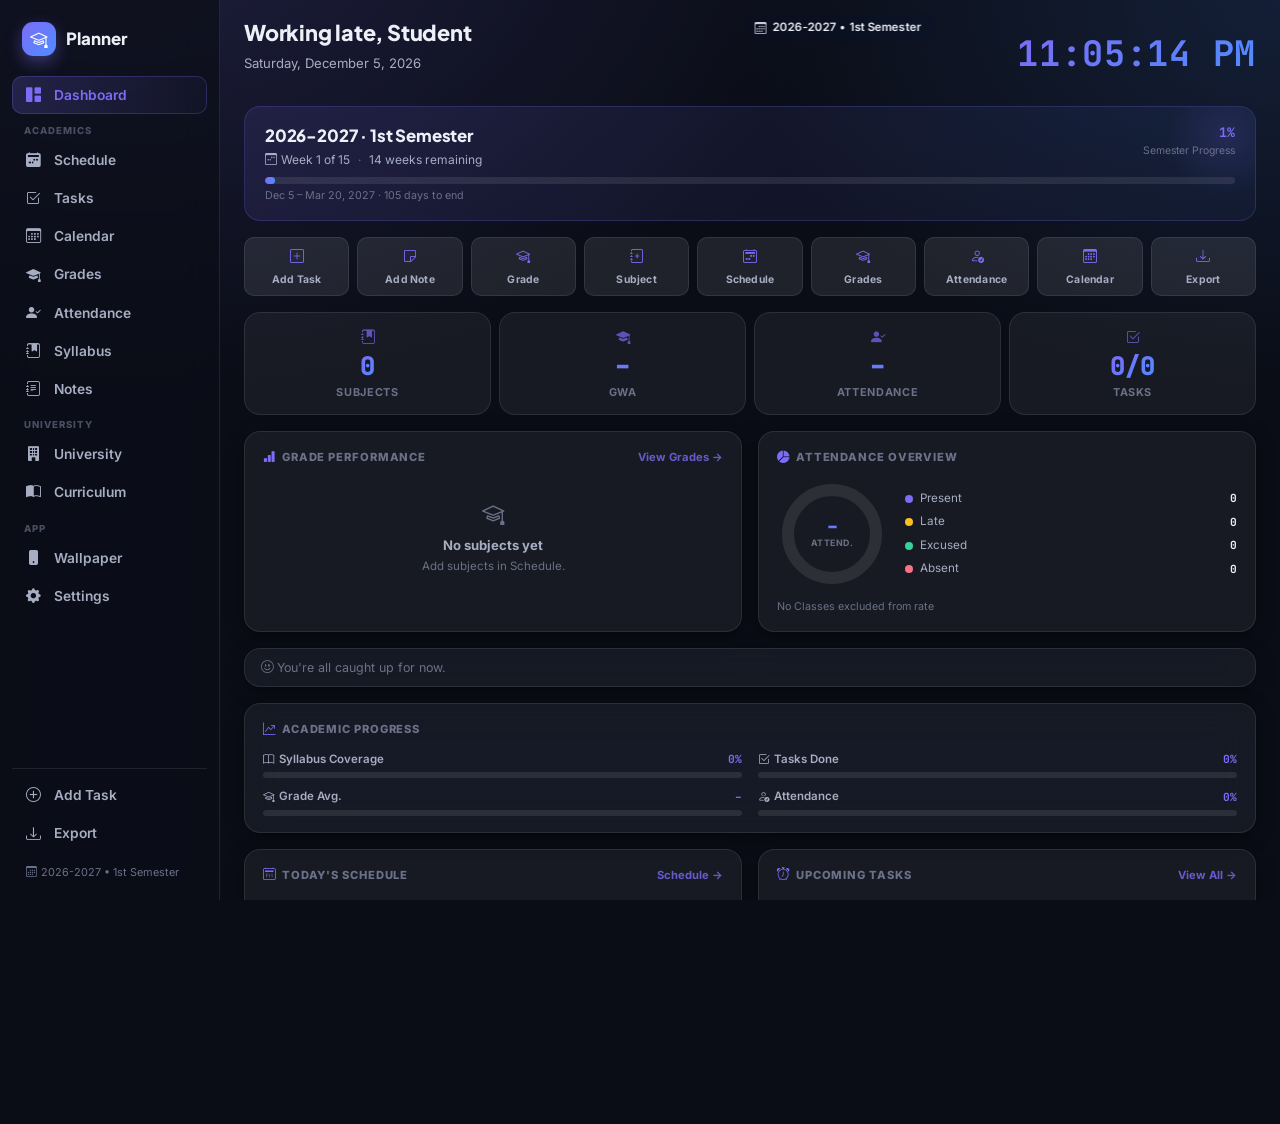
==== commit 0b22ac5e: "reliability + foundation" ====
--- a/index.html
+++ b/index.html
@@ -11,454 +11,7 @@
 <link href="https://cdn.jsdelivr.net/npm/bootstrap@5.3.3/dist/css/bootstrap.min.css" rel="stylesheet">
 <link href="https://cdn.jsdelivr.net/npm/bootstrap-icons@1.11.3/font/bootstrap-icons.css" rel="stylesheet">
 <link href="css/style.css" rel="stylesheet">
-<style>
-/* ===== DASHBOARD REDESIGN ===== */
-@media (prefers-reduced-motion: reduce) {
-  *, *::before, *::after { animation-duration: .01ms !important; transition-duration: .01ms !important; }
-}
-
-/* Semester overview */
-.sem-overview {
-  background: linear-gradient(135deg, rgba(var(--accent),.12), rgba(var(--accent-2),.06));
-  border: 1px solid rgba(var(--accent),.22);
-  border-radius: var(--radius-md);
-  padding: 16px 20px;
-  position: relative;
-  overflow: hidden;
-}
-.sem-overview::before {
-  content: '';
-  position: absolute;
-  top: -30px; right: -30px;
-  width: 120px; height: 120px;
-  background: radial-gradient(circle, rgba(var(--accent),.15), transparent 70%);
-  pointer-events: none;
-}
-.sem-label {
-  font-family: var(--font-display);
-  font-weight: 800;
-  font-size: 1.05rem;
-  letter-spacing: -.01em;
-}
-.sem-meta {
-  font-size: .75rem;
-  color: var(--text-soft);
-  display: flex;
-  align-items: center;
-  gap: 8px;
-  flex-wrap: wrap;
-  margin-top: 3px;
-}
-.sem-pct-label {
-  font-family: var(--font-mono);
-  font-weight: 700;
-  font-size: .82rem;
-  color: rgb(var(--accent));
-}
-.sem-progress-bar {
-  height: 7px;
-  background: var(--surface-2);
-  border-radius: 20px;
-  overflow: hidden;
-  margin: 8px 0 4px;
-}
-.sem-progress-fill {
-  height: 100%;
-  background: linear-gradient(90deg, rgb(var(--accent)), rgb(var(--accent-2)));
-  border-radius: 20px;
-  transition: width 1.2s cubic-bezier(.22,.9,.35,1);
-  width: 0%;
-}
-
-/* Stats row */
-.stat-card {
-  background: var(--surface);
-  border: 1px solid var(--border);
-  border-radius: var(--radius-md);
-  backdrop-filter: blur(20px) saturate(140%);
-  -webkit-backdrop-filter: blur(20px) saturate(140%);
-  padding: 14px 16px;
-  display: flex;
-  flex-direction: column;
-  align-items: center;
-  text-align: center;
-  transition: transform .3s var(--ease), box-shadow .3s var(--ease), border-color .3s;
-  cursor: default;
-  position: relative;
-  overflow: hidden;
-}
-.stat-card::after {
-  content: '';
-  position: absolute;
-  bottom: 0; left: 0; right: 0;
-  height: 2px;
-  background: linear-gradient(90deg, rgb(var(--accent)), rgb(var(--accent-2)));
-  transform: scaleX(0);
-  transform-origin: left;
-  transition: transform .35s var(--ease);
-}
-.stat-card:hover { transform: translateY(-3px); box-shadow: 0 14px 32px rgba(0,0,0,.28); border-color: rgba(var(--accent),.3); }
-.stat-card:hover::after { transform: scaleX(1); }
-.stat-card-val {
-  font-family: var(--font-mono);
-  font-weight: 800;
-  font-size: 1.6rem;
-  line-height: 1;
-  background: linear-gradient(135deg, rgb(var(--accent)), rgb(var(--accent-2)));
-  -webkit-background-clip: text;
-  -webkit-text-fill-color: transparent;
-  background-clip: text;
-}
-.stat-card-lbl {
-  font-size: .68rem;
-  font-weight: 700;
-  text-transform: uppercase;
-  letter-spacing: .06em;
-  color: var(--text-faint);
-  margin-top: 4px;
-}
-.stat-card-icon {
-  font-size: .9rem;
-  color: rgba(var(--accent), 1);
-  margin-bottom: 6px;
-  opacity: .7;
-}
-
-/* Grade bar chart */
-.grade-bar-row {
-  display: flex;
-  align-items: center;
-  gap: 8px;
-  margin-bottom: 9px;
-}
-.grade-bar-label {
-  font-size: .72rem;
-  font-weight: 600;
-  color: var(--text-soft);
-  min-width: 90px;
-  max-width: 90px;
-  overflow: hidden;
-  text-overflow: ellipsis;
-  white-space: nowrap;
-  flex-shrink: 0;
-}
-.grade-bar-track {
-  flex: 1;
-  height: 8px;
-  background: var(--surface-2);
-  border-radius: 20px;
-  overflow: hidden;
-}
-.grade-bar-fill {
-  height: 100%;
-  border-radius: 20px;
-  background: linear-gradient(90deg, rgb(var(--accent)), rgb(var(--accent-2)));
-  transition: width 1.1s cubic-bezier(.22,.9,.35,1);
-  width: 0%;
-}
-.grade-bar-val {
-  font-family: var(--font-mono);
-  font-size: .7rem;
-  font-weight: 700;
-  color: var(--text-soft);
-  min-width: 30px;
-  text-align: right;
-  flex-shrink: 0;
-}
-/* grade-bar-val-wrap, .grade-bar-pct, .grade-bar-gwa defined in style.css */
-
-/* Donut chart */
-.donut-wrap {
-  position: relative;
-  width: 110px;
-  height: 110px;
-  flex-shrink: 0;
-}
-.donut-wrap svg { transform: rotate(-90deg); }
-.donut-center {
-  position: absolute;
-  inset: 0;
-  display: flex;
-  flex-direction: column;
-  align-items: center;
-  justify-content: center;
-}
-.donut-pct {
-  font-family: var(--font-mono);
-  font-weight: 800;
-  font-size: 1.15rem;
-  line-height: 1;
-  background: linear-gradient(135deg, rgb(var(--accent)), rgb(var(--accent-2)));
-  -webkit-background-clip: text;
-  -webkit-text-fill-color: transparent;
-  background-clip: text;
-}
-.donut-sub {
-  font-size: .55rem;
-  color: var(--text-faint);
-  text-transform: uppercase;
-  letter-spacing: .05em;
-  font-weight: 700;
-}
-.att-legend {
-  display: flex;
-  flex-direction: column;
-  gap: 6px;
-  flex: 1;
-}
-.att-legend-row {
-  display: flex;
-  align-items: center;
-  gap: 7px;
-  font-size: .73rem;
-}
-.att-dot {
-  width: 8px;
-  height: 8px;
-  border-radius: 50%;
-  flex-shrink: 0;
-}
-.att-legend-label { color: var(--text-soft); flex: 1; }
-.att-legend-val { font-family: var(--font-mono); font-weight: 700; font-size: .7rem; }
-
-/* Academic progress bars */
-.acad-row {
-  margin-bottom: 10px;
-}
-.acad-row:last-child { margin-bottom: 0; }
-.acad-row-top {
-  display: flex;
-  justify-content: space-between;
-  align-items: center;
-  margin-bottom: 4px;
-}
-.acad-row-label {
-  font-size: .72rem;
-  font-weight: 600;
-  color: var(--text-soft);
-}
-.acad-row-pct {
-  font-family: var(--font-mono);
-  font-size: .7rem;
-  font-weight: 700;
-  color: rgb(var(--accent));
-}
-.acad-bar-track {
-  height: 6px;
-  background: var(--surface-2);
-  border-radius: 20px;
-  overflow: hidden;
-}
-.acad-bar-fill {
-  height: 100%;
-  border-radius: 20px;
-  transition: width 1.2s cubic-bezier(.22,.9,.35,1);
-  width: 0%;
-}
-.acad-bar-fill.c-subjects { background: linear-gradient(90deg, #7c6cf6, #4f8cff); }
-.acad-bar-fill.c-syllabus { background: linear-gradient(90deg, #34d399, #22d3ee); }
-.acad-bar-fill.c-tasks    { background: linear-gradient(90deg, #fbbf24, #f472b6); }
-.acad-bar-fill.c-att      { background: linear-gradient(90deg, #fb7185, #f472b6); }
-
-/* Schedule today */
-.sched-row {
-  display: flex;
-  align-items: center;
-  gap: 10px;
-  padding: 8px 10px;
-  border-radius: var(--radius-sm);
-  border: 1px solid transparent;
-  transition: background .18s, border-color .18s;
-  margin-bottom: 6px;
-}
-.sched-row:last-child { margin-bottom: 0; }
-.sched-row:hover { background: var(--surface-2); border-color: var(--border); }
-.sched-time {
-  font-family: var(--font-mono);
-  font-size: .65rem;
-  font-weight: 600;
-  color: var(--text-faint);
-  min-width: 70px;
-  flex-shrink: 0;
-}
-.sched-code { font-weight: 700; font-size: .82rem; }
-.sched-room { font-size: .68rem; color: var(--text-faint); }
-.sched-dot { width: 8px; height: 8px; border-radius: 50%; flex-shrink: 0; }
-
-/* Upcoming tasks */
-.task-row-dash {
-  display: flex;
-  align-items: flex-start;
-  gap: 10px;
-  padding: 8px 10px;
-  border-radius: var(--radius-sm);
-  border: 1px solid transparent;
-  transition: background .18s, border-color .18s;
-  margin-bottom: 6px;
-  cursor: default;
-}
-.task-row-dash:last-child { margin-bottom: 0; }
-.task-row-dash:hover { background: var(--surface-2); border-color: var(--border); }
-.task-row-icon {
-  width: 28px; height: 28px;
-  border-radius: 8px;
-  background: rgba(var(--accent),.14);
-  display: flex; align-items: center; justify-content: center;
-  flex-shrink: 0;
-  font-size: .8rem;
-  color: rgb(var(--accent));
-}
-.task-title-dash { font-weight: 700; font-size: .82rem; line-height: 1.2; }
-.task-meta-dash { font-size: .67rem; color: var(--text-faint); margin-top: 1px; }
-.task-days-left {
-  font-family: var(--font-mono);
-  font-size: .65rem;
-  font-weight: 700;
-  padding: 2px 7px;
-  border-radius: 20px;
-  white-space: nowrap;
-  flex-shrink: 0;
-  margin-top: 2px;
-}
-.days-urgent { background: rgba(251,113,133,.14); color: #fb7185; border: 1px solid rgba(251,113,133,.3); }
-.days-soon   { background: rgba(251,191,36,.14);  color: #fbbf24; border: 1px solid rgba(251,191,36,.3); }
-.days-ok     { background: rgba(52,211,153,.14);  color: #34d399; border: 1px solid rgba(52,211,153,.3); }
-
-/* Dashboard card section title */
-.dash-section-title {
-  font-size: .7rem;
-  font-weight: 800;
-  text-transform: uppercase;
-  letter-spacing: .08em;
-  color: var(--text-faint);
-  display: flex;
-  align-items: center;
-  gap: 6px;
-  margin-bottom: 12px;
-}
-.dash-section-title i { color: rgb(var(--accent)); font-size: .78rem; }
-
-/* Quick actions full-width variant */
-.qa-btn-full {
-  width: 100%;
-  justify-content: center;
-  flex-direction: column;
-  gap: 5px;
-  padding: 10px 6px;
-  border-radius: 12px;
-  text-align: center;
-}
-.qa-btn-full i { font-size: 1.05rem; }
-.qa-btn-full span { font-size: .65rem; font-weight: 700; letter-spacing: .02em; color: var(--text-soft); }
-.qa-btn-full:hover span { color: var(--text); }
-@media (max-width: 575px) {
-  #quickActionsRow .col { min-width: 0; }
-  .qa-btn-full span { display: none; }
-  .qa-btn-full { padding: 10px 4px; }
-}
-
-/* view-all link */
-.view-all-link {
-  font-size: .7rem;
-  font-weight: 700;
-  color: rgb(var(--accent));
-  text-decoration: none;
-  opacity: .8;
-  transition: opacity .18s;
-}
-.view-all-link:hover { opacity: 1; color: rgb(var(--accent)); }
-
-/* card header with view-all */
-.card-header-row {
-  display: flex;
-  justify-content: space-between;
-  align-items: center;
-  margin-bottom: 12px;
-}
-.card-header-row .dash-section-title { margin-bottom: 0; }
-
-/* Empty states */
-.dash-empty {
-  text-align: center;
-  padding: 18px 8px;
-}
-.dash-empty i {
-  font-size: 1.4rem;
-  color: var(--text-faint);
-  display: block;
-  margin-bottom: 6px;
-}
-.dash-empty-title {
-  font-size: .82rem;
-  font-weight: 700;
-  color: var(--text-soft);
-  margin-bottom: 2px;
-}
-.dash-empty-sub {
-  font-size: .72rem;
-  color: var(--text-faint);
-}
-
-/* Card entrance animation */
-.dash-card-anim {
-  animation: dashCardIn .55s var(--ease) both;
-}
-@keyframes dashCardIn {
-  from { opacity: 0; transform: translateY(12px); }
-  to   { opacity: 1; transform: translateY(0); }
-}
-.dash-card-anim:nth-child(1) { animation-delay: .03s; }
-.dash-card-anim:nth-child(2) { animation-delay: .08s; }
-.dash-card-anim:nth-child(3) { animation-delay: .13s; }
-.dash-card-anim:nth-child(4) { animation-delay: .18s; }
-.dash-card-anim:nth-child(5) { animation-delay: .22s; }
-.dash-card-anim:nth-child(6) { animation-delay: .26s; }
-.dash-card-anim:nth-child(7) { animation-delay: .30s; }
-
-/* Now badge */
-.now-badge {
-  font-size: .6rem;
-  font-weight: 800;
-  text-transform: uppercase;
-  letter-spacing: .06em;
-  background: linear-gradient(135deg, rgb(var(--accent)), rgb(var(--accent-2)));
-  color: #fff;
-  padding: 2px 7px;
-  border-radius: 20px;
-}
-.done-badge {
-  font-size: .6rem;
-  font-weight: 700;
-  color: var(--text-faint);
-  background: var(--surface-2);
-  padding: 2px 7px;
-  border-radius: 20px;
-}
-
-/* Quick actions compact */
-.quick-actions-row {
-  display: flex;
-  gap: 8px;
-  flex-wrap: wrap;
-}
-.qa-btn {
-  display: flex;
-  align-items: center;
-  gap: 6px;
-  padding: 7px 13px;
-  border-radius: 10px;
-  background: var(--surface-2);
-  border: 1px solid var(--border);
-  color: var(--text-soft);
-  font-size: .76rem;
-  font-weight: 700;
-  cursor: pointer;
-  transition: background .2s, border-color .2s, color .2s, transform .2s var(--ease);
-  text-decoration: none;
-}
-.qa-btn i { color: rgb(var(--accent)); font-size: .88rem; }
-.qa-btn:hover { background: rgba(var(--accent),.12); border-color: rgba(var(--accent),.35); color: var(--text); transform: translateY(-2px); }
-</style>
+
 </head>
 <body>
 <div class="app-shell">
@@ -647,7 +200,7 @@
 <nav class="mobile-nav" id="mobileNav"></nav>
 
 <!-- Modals -->
-<div class="modal fade" id="quickModal" tabindex="-1">
+<div class="modal fade" id="quickModal" tabindex="-1" aria-modal="true" role="dialog">
   <div class="modal-dialog modal-dialog-centered">
     <div class="modal-content card-pad" id="quickModalBody"></div>
   </div>
--- a/css/style.css
+++ b/css/style.css
@@ -514,12 +514,15 @@
   display: grid;
   grid-template-columns: repeat(auto-fill, minmax(240px, 1fr));
   gap: 8px;
+  overflow: visible;
 }
 
 /* ── List card — much more compact ── */
 .syl-list-card {
   border-radius: 10px; padding: 10px 11px;
   display: flex; flex-direction: column; gap: 5px;
+  overflow: visible;
+  position: relative;
 }
 .syl-lc-top { display: flex; justify-content: space-between; align-items: center; gap: 6px; }
 .syl-lc-code {
@@ -1662,6 +1665,7 @@
   font-size: .67rem;
   font-weight: 600;
   text-align: center;
+  text-decoration: none;
   transition: background .15s, color .15s, border-color .15s;
 }
 [data-theme="light"] .more-menu-item {
@@ -4515,3 +4519,2095 @@
 .att-log-header { display: revert; }
 .att-log-header { display: none !important; }
 
+
+/* ============================================================
+   STUDENT PLANNER — PATCH v5
+   Changes:
+   1. Target Grade — Calculate button below inputs, full width
+   2. Online control — matches other form field heights
+   3. Attendance Log — redesigned horizontal rows with headers,
+      centered status, separated actions, pagination, notes-only
+   ============================================================ */
+
+/* ---- 1. Target Grade: button below inputs ---- */
+.tg-form-grid {
+  display: grid;
+  grid-template-columns: 1fr;
+  gap: 8px;
+  margin-bottom: 10px;
+}
+@media (min-width: 576px) {
+  .tg-form-grid {
+    grid-template-columns: 1fr 1fr 1fr;
+  }
+}
+/* Remove the old tg-form-action col that was beside inputs */
+.tg-form-action { display: none !important; }
+
+.tg-calc-btn {
+  margin-top: 2px;
+  padding: 9px 0;
+  font-size: .88rem;
+  font-weight: 700;
+  border-radius: var(--radius, 10px);
+}
+
+/* ---- 2. Online control — match height of sibling form fields ---- */
+/*
+   Bootstrap form-select-sm and form-control-sm render at
+   calc(1.5em + 0.5rem + 2px) ≈ 31px in default Bootstrap 5.
+   We use the exact same formula via min-height so it matches
+   regardless of custom font sizing on the host.
+*/
+.att-online-pill {
+  display: flex;
+  align-items: stretch;
+  cursor: pointer;
+  margin: 0;
+  width: 100%;
+}
+.att-online-pill-inner {
+  display: flex;
+  align-items: center;
+  justify-content: center;
+  gap: 6px;
+  width: 100%;
+  /* Exact same height formula as Bootstrap form-select-sm */
+  min-height: calc(1.5em + 0.5rem + 2px);
+  height: calc(1.5em + 0.5rem + 2px);
+  padding: 0.25rem 0.5rem;
+  border-radius: var(--radius-sm, 8px);
+  border: 1px solid var(--border);
+  background: rgba(255,255,255,.04);
+  font-size: .875rem;
+  font-weight: 600;
+  line-height: 1.5;
+  color: var(--text-soft);
+  transition: background .18s, border-color .18s, color .18s;
+  user-select: none;
+  white-space: nowrap;
+}
+/* Hover — subtle, clearly different from active */
+.att-online-pill:hover .att-online-pill-inner {
+  border-color: rgba(255,255,255,.22);
+  background: rgba(255,255,255,.07);
+  color: var(--text);
+}
+/* Checked/selected — clearly distinct cyan highlight */
+.att-online-check:checked ~ .att-online-pill-inner {
+  background: rgba(6,182,212,.16);
+  border-color: rgba(6,182,212,.6);
+  color: #06b6d4;
+  font-weight: 700;
+}
+.att-online-check:checked ~ .att-online-pill-inner i {
+  color: #06b6d4;
+}
+
+/* ---- 3. Attendance Log redesign ---- */
+
+/* Container meta label */
+.att-log-count-label {
+  font-size: .68rem;
+  color: var(--text-faint);
+  text-align: right;
+  padding: 0 4px 6px;
+  letter-spacing: .02em;
+}
+
+/* Grid columns:
+   dot | date | course | status (centered) | actions
+   We give status its own column with justify-content:center
+   and use gap to separate actions from status */
+.att-log-row {
+  display: grid;
+  grid-template-columns: 14px 76px minmax(54px, 1fr) minmax(90px, auto) auto;
+  align-items: center;
+  gap: 10px;
+  padding: 7px 6px;
+  border-radius: 0;
+  border: none;
+  border-bottom: 1px solid rgba(255,255,255,.07);
+  background: transparent;
+  font-size: .78rem;
+  transition: background .12s;
+  margin-bottom: 0;
+}
+.att-log-row:last-child { border-bottom: none; }
+.att-log-row:hover { background: rgba(255,255,255,.03); }
+
+/* Header row */
+.att-log-header-row {
+  font-size: .6rem;
+  font-weight: 800;
+  text-transform: uppercase;
+  letter-spacing: .07em;
+  color: var(--text-faint);
+  padding: 4px 6px 8px;
+  border-bottom: 1px solid var(--border);
+  margin-bottom: 2px;
+}
+.att-log-header-row:hover { background: transparent; }
+
+/* Dot column */
+.att-log-col-dot {
+  display: flex;
+  align-items: center;
+  justify-content: center;
+}
+.att-log-dot-circle {
+  width: 8px;
+  height: 8px;
+  border-radius: 50%;
+  flex-shrink: 0;
+  display: block;
+}
+
+/* Date column */
+.att-log-col-date {
+  font-family: var(--font-mono);
+  font-weight: 700;
+  font-size: .7rem;
+  color: var(--text-soft);
+  white-space: nowrap;
+}
+
+/* Course column */
+.att-log-col-subject {
+  font-weight: 700;
+  font-size: .8rem;
+  overflow: hidden;
+  text-overflow: ellipsis;
+  white-space: nowrap;
+}
+
+/* Status column — centered badge */
+.att-log-col-status {
+  display: flex;
+  align-items: center;
+  justify-content: center;
+}
+
+/* Actions column — right-aligned, spaced from status */
+.att-log-col-actions {
+  display: flex;
+  align-items: center;
+  gap: 5px;
+  justify-content: flex-end;
+  flex-shrink: 0;
+  padding-left: 6px;
+}
+
+/* Action buttons */
+.att-action-btn {
+  width: 30px;
+  height: 30px;
+  display: flex;
+  align-items: center;
+  justify-content: center;
+  background: rgba(255,255,255,.05);
+  border: 1px solid var(--border);
+  color: var(--text-soft);
+  cursor: pointer;
+  border-radius: 8px;
+  font-size: .74rem;
+  transition: all .15s;
+  padding: 0;
+  flex-shrink: 0;
+}
+.att-notes-btn {
+  color: rgb(var(--accent));
+  background: rgba(var(--accent),.08);
+  border-color: rgba(var(--accent),.2);
+}
+.att-notes-btn:hover {
+  background: rgba(var(--accent),.18);
+  border-color: rgba(var(--accent),.4);
+}
+.att-delete-btn:hover {
+  color: #fb7185;
+  background: rgba(251,113,133,.12);
+  border-color: rgba(251,113,133,.3);
+}
+
+/* Show More button */
+.att-log-show-more {
+  display: flex;
+  justify-content: center;
+  padding: 10px 0 2px;
+  border-top: 1px solid var(--border);
+  margin-top: 2px;
+}
+.att-log-show-more-btn {
+  font-size: .78rem;
+  gap: 4px;
+}
+.att-log-more-count {
+  color: var(--text-faint);
+  font-size: .72rem;
+}
+
+/* ---- Responsive: attendance log ---- */
+@media (max-width: 575.98px) {
+  .att-log-row {
+    grid-template-columns: 10px 68px minmax(44px, 1fr) auto auto;
+    gap: 7px;
+    padding: 6px 4px;
+    font-size: .72rem;
+  }
+  .att-log-col-date { font-size: .64rem; }
+  .att-log-col-subject { font-size: .72rem; }
+  .att-status-badge { font-size: .56rem; padding: 2px 5px; }
+  .att-online-chip { font-size: .52rem; padding: 1px 4px; margin-left: 2px; }
+  .att-action-btn { width: 26px; height: 26px; font-size: .68rem; }
+}
+@media (max-width: 399.98px) {
+  .att-log-row {
+    grid-template-columns: 8px 60px minmax(38px, 1fr) auto auto;
+    gap: 5px;
+    padding: 5px 3px;
+    font-size: .68rem;
+  }
+  .att-log-col-date { font-size: .6rem; }
+  .att-log-col-subject { font-size: .68rem; }
+  .att-status-badge { font-size: .52rem; padding: 2px 4px; }
+}
+@media (max-width: 359.98px) {
+  .att-log-row {
+    grid-template-columns: 6px 56px minmax(32px, 1fr) auto auto;
+    gap: 4px;
+    padding: 5px 2px;
+  }
+  .att-log-col-date { font-size: .56rem; }
+}
+
+/* ---- Kill stale conflicting rules (final override) ---- */
+.att-log-header { display: none !important; }
+.att-action-placeholder { display: none !important; }
+
+/* ============================================================
+   PATCH v5.1 — Three targeted fixes
+   1. Status header left-aligned (matches badge start)
+   2. Count label in card header row (inline style)
+   3. Online pill exact height match on mobile
+   ============================================================ */
+
+/* -- Fix 1: Status column — left-align header & badge, not centered -- */
+.att-log-col-status {
+  display: flex;
+  align-items: center;
+  justify-content: flex-start;
+}
+
+/* -- Fix 2: Count label in header row — no top padding, inline style -- */
+.att-log-count-label {
+  font-size: .68rem;
+  color: var(--text-faint);
+  letter-spacing: .02em;
+  white-space: nowrap;
+  padding: 0;
+  margin: 0;
+  line-height: 1;
+}
+
+/* -- Fix 3: Online pill — use same sizing as Bootstrap form-select-sm exactly --
+   Bootstrap 5 sets form-select-sm height via:
+     padding: 0.25rem 2.25rem 0.25rem 0.5rem
+     font-size: .875rem
+     line-height: 1.5
+   That gives a natural height of ~31px.
+   We replicate this precisely and also enforce it at every breakpoint. */
+.att-online-pill {
+  display: flex;
+  align-items: stretch;
+  cursor: pointer;
+  margin: 0;
+  width: 100%;
+  height: 100%;
+}
+.att-online-pill-inner {
+  display: flex;
+  align-items: center;
+  justify-content: center;
+  gap: 5px;
+  width: 100%;
+  /* Mirror Bootstrap form-select-sm padding + line-height exactly */
+  padding: 0.25rem 0.5rem;
+  min-height: calc(1.5em + 0.5rem + 2px);
+  line-height: 1.5;
+  font-size: 0.875rem;
+  font-weight: 600;
+  border-radius: var(--radius-sm, 8px);
+  border: 1px solid var(--border);
+  background: rgba(255,255,255,.04);
+  color: var(--text-soft);
+  transition: background .18s, border-color .18s, color .18s;
+  user-select: none;
+  white-space: nowrap;
+  box-sizing: border-box;
+}
+.att-online-pill:hover .att-online-pill-inner {
+  border-color: rgba(255,255,255,.22);
+  background: rgba(255,255,255,.07);
+  color: var(--text);
+}
+.att-online-check:checked ~ .att-online-pill-inner {
+  background: rgba(6,182,212,.16);
+  border-color: rgba(6,182,212,.6);
+  color: #06b6d4;
+  font-weight: 700;
+}
+.att-online-check:checked ~ .att-online-pill-inner i {
+  color: #06b6d4;
+}
+
+/* Ensure the col wrapper stretches so pill fills it */
+.col-6.col-sm-3:has(> .att-online-pill),
+.col-6:has(> .att-online-pill) {
+  display: flex;
+  flex-direction: column;
+}
+
+
+/* Online col wrapper — ensures pill stretches to fill label+input height */
+.att-online-col {
+  display: flex;
+  flex-direction: column;
+}
+.att-online-col .att-online-pill {
+  flex: 1;
+  align-items: stretch;
+}
+.att-online-col .att-online-pill-inner {
+  flex: 1;
+  /* Force same height as sibling form-select-sm and form-control-sm */
+  height: calc(1.5em + 0.5rem + 2px);
+  min-height: calc(1.5em + 0.5rem + 2px);
+}
+
+/* ============================================================
+   PATCH v5.2 — DEFINITIVE FIXES (highest specificity, last wins)
+   ============================================================ */
+
+/* === STATUS COLUMN: left-align, not centered === */
+.att-log-row .att-log-col-status,
+.att-log-header-row .att-log-col-status {
+  display: flex !important;
+  align-items: center !important;
+  justify-content: flex-start !important;
+}
+
+/* === ONLINE PILL: match Bootstrap form-select-sm height exactly ===
+   Replace all conflicting rules with a single !important block.
+   Bootstrap form-select-sm natural height = padding-top(0.25rem)
+   + line-height(1.5) * font-size(0.875rem) + padding-bottom(0.25rem)
+   + border(2px) = ~31px.
+   We hard-code this and also ensure the col wrapper stretches. */
+.att-online-col {
+  display: flex !important;
+  flex-direction: column !important;
+}
+.att-online-col .att-online-pill {
+  display: flex !important;
+  flex: 1 1 auto !important;
+  align-items: stretch !important;
+  width: 100% !important;
+  cursor: pointer;
+  margin: 0;
+}
+.att-online-col .att-online-pill-inner,
+.att-online-pill-inner {
+  display: flex !important;
+  align-items: center !important;
+  justify-content: center !important;
+  gap: 5px !important;
+  width: 100% !important;
+  /* Exactly replicate Bootstrap form-select-sm box */
+  padding: 0.25rem 0.5rem !important;
+  font-size: 0.875rem !important;
+  font-weight: 600 !important;
+  line-height: 1.5 !important;
+  /* Fixed height matching Bootstrap sm controls */
+  height: 31px !important;
+  min-height: 31px !important;
+  border-radius: 8px !important;
+  border: 1px solid var(--border) !important;
+  background: rgba(255,255,255,.04) !important;
+  color: var(--text-soft) !important;
+  transition: background .18s, border-color .18s, color .18s !important;
+  user-select: none;
+  white-space: nowrap;
+  box-sizing: border-box !important;
+}
+.att-online-pill:hover .att-online-pill-inner {
+  border-color: rgba(255,255,255,.22) !important;
+  background: rgba(255,255,255,.07) !important;
+  color: var(--text) !important;
+}
+.att-online-check:checked ~ .att-online-pill-inner {
+  background: rgba(6,182,212,.16) !important;
+  border-color: rgba(6,182,212,.6) !important;
+  color: #06b6d4 !important;
+  font-weight: 700 !important;
+}
+.att-online-check:checked ~ .att-online-pill-inner i {
+  color: #06b6d4 !important;
+}
+
+/* ============================================================
+   PATCH v5.3 — FINAL HEIGHT FIX
+   The theme overrides form-control/select font-size to .9rem.
+   Bootstrap sm formula: padding(0.25rem top + 0.25rem bottom)
+   + line-height(1.5) × font-size(.9rem) + border(2px)
+   = 0.5rem + 1.35rem + 2px = 1.85rem + 2px ≈ 31.6px at 16px base
+   We match with the same font-size and explicit height.
+   ============================================================ */
+.att-online-pill-inner {
+  font-size: .9rem !important;
+  height: calc(1.5 * 0.9rem + 0.5rem + 2px) !important;
+  min-height: calc(1.5 * 0.9rem + 0.5rem + 2px) !important;
+}
+
+/* ============================================================
+   PATCH v5.4 — Online toggle as native form-select-sm label
+   Inherits exact height from .form-select / .form-select-sm
+   so it perfectly matches siblings at every screen size.
+   ============================================================ */
+
+/* Base toggle — inherits form-select-sm height automatically */
+.att-online-toggle-btn {
+  display: flex !important;
+  align-items: center !important;
+  justify-content: center !important;
+  gap: 6px !important;
+  cursor: pointer !important;
+  user-select: none !important;
+  font-weight: 600 !important;
+  color: var(--text-soft) !important;
+  /* Remove the dropdown arrow Bootstrap adds to form-select */
+  background-image: none !important;
+  padding-right: 0.5rem !important;
+  text-align: center !important;
+  transition: background .18s, border-color .18s, color .18s !important;
+  /* Hide the actual checkbox */
+}
+.att-online-toggle-btn .att-online-check {
+  position: absolute;
+  opacity: 0;
+  width: 0;
+  height: 0;
+  pointer-events: none;
+}
+
+/* Hover — subtle */
+.att-online-toggle-btn:hover {
+  border-color: rgba(255,255,255,.25) !important;
+  background-color: rgba(255,255,255,.07) !important;
+  color: var(--text) !important;
+}
+
+/* Active/checked — use JS to add class since CSS :has() may not apply to label */
+.att-online-toggle-btn.is-online {
+  background-color: rgba(6,182,212,.16) !important;
+  border-color: rgba(6,182,212,.6) !important;
+  color: #06b6d4 !important;
+  font-weight: 700 !important;
+}
+.att-online-toggle-btn.is-online .att-online-icon {
+  color: #06b6d4;
+}
+
+/* Hide old pill styles to prevent conflicts */
+.att-online-pill,
+.att-online-pill-inner,
+.att-online-col { all: unset; }
+
+/* ============================================================
+   PATCH v6 — Attendance Log as HTML table (replaces all grid CSS)
+   Tables guarantee header/data column alignment with zero fighting.
+   ============================================================ */
+
+.att-log-table {
+  width: 100%;
+  border-collapse: collapse;
+  table-layout: fixed;
+}
+
+/* Column widths — fixed so header and data always align */
+.att-log-table .att-tbl-dot    { width: 25px; }
+.att-log-table .att-tbl-date   { width: 100px; }
+.att-log-table .att-tbl-course { width: 120px;}
+.att-log-table .att-tbl-status { width: 120px; }
+.att-log-table .att-tbl-actions{ width: 80px; }
+
+/* Header */
+.att-tbl-head th {
+  font-size: .6rem;
+  font-weight: 800;
+  text-transform: uppercase;
+  letter-spacing: .07em;
+  color: var(--text-faint);
+  padding: 4px 6px 10px;
+  border-bottom: 1px solid var(--border);
+  text-align: left;
+  white-space: nowrap;
+}
+.att-tbl-head .att-tbl-actions {
+  text-align: right;
+}
+
+/* Data rows */
+.att-tbl-row td {
+  padding: 8px 6px;
+  border-bottom: 1px solid rgba(255,255,255,.06);
+  vertical-align: middle;
+  font-size: .78rem;
+}
+.att-tbl-row:last-child td { border-bottom: none; }
+.att-tbl-row:hover td { background: rgba(255,255,255,.03); }
+
+/* Dot cell */
+.att-tbl-row .att-tbl-dot {
+  padding-left: 5px;
+  padding-right: 10px;
+}
+.att-log-dot-circle {
+  width: 8px;
+  height: 8px;
+  border-radius: 50%;
+  display: block;
+  flex-shrink: 0;
+}
+
+/* Date */
+.att-tbl-date {
+  font-family: var(--font-mono);
+  font-weight: 700;
+  font-size: .7rem;
+  color: var(--text-soft);
+  white-space: nowrap;
+}
+
+/* Course */
+.att-tbl-course {
+  font-weight: 700;
+  overflow: hidden;
+  text-overflow: ellipsis;
+  white-space: nowrap;
+}
+
+/* Status — left-aligned, badge starts at left edge of cell */
+.att-tbl-status {
+  text-align: left;
+}
+
+/* Actions — right-aligned buttons */
+.att-tbl-actions {
+  text-align: right;
+  white-space: nowrap;
+}
+.att-tbl-actions .att-action-btn {
+  display: inline-flex;
+}
+
+/* Responsive — shrink cols on mobile */
+@media (max-width: 575.98px) {
+  .att-log-table .att-tbl-dot    { width: 15px; }
+  .att-log-table .att-tbl-date   { width: 80px; }
+  .att-log-table .att-tbl-course { width: 90px; }
+  .att-log-table .att-tbl-status { width: 100px; }
+  .att-log-table .att-tbl-actions{ width: 70px; }
+
+  .att-tbl-row td { padding: 7px 4px; font-size: .72rem; }
+  .att-tbl-date { font-size: .65rem; }
+  .att-tbl-course { font-size: .72rem; }
+  .att-status-badge { font-size: .56rem; padding: 2px 5px; }
+  .att-online-chip { font-size: .52rem; padding: 1px 4px; margin-left: 2px; }
+  .att-action-btn { width: 26px; height: 26px; font-size: .68rem; }
+}
+@media (max-width: 399.98px) {
+  .att-log-table .att-tbl-dot    { width: 10px; }
+  .att-log-table .att-tbl-date   { width: 40px; }
+  .att-log-table .att-tbl-status { width: 78px; }
+  .att-log-table .att-tbl-actions{ width: 54px; }
+
+  .att-tbl-row td { padding: 6px 3px; font-size: .68rem; }
+  .att-tbl-date { font-size: .6rem; }
+  .att-status-badge { font-size: .52rem; padding: 2px 4px; }
+  .att-action-btn { width: 24px; height: 24px; font-size: .64rem; }
+}
+@media (max-width: 359.98px) {
+  .att-log-table .att-tbl-status { width: 70px; }
+  .att-log-table .att-tbl-actions{ width: 48px; }
+  .att-tbl-date { font-size: .56rem; }
+}
+
+/* ============================================================
+   TASKS v2 — Recurring, Bulk Actions, Grouping, Score/Remarks
+   ============================================================ */
+
+/* Repeat badge on task card */
+.tk-repeat-badge {
+  display: inline-flex;
+  align-items: center;
+  gap: 3px;
+  font-size: .68rem;
+  font-weight: 700;
+  color: rgb(var(--accent));
+  background: rgba(var(--accent), .13);
+  border: 1px solid rgba(var(--accent), .28);
+  border-radius: 20px;
+  padding: 1px 7px;
+  letter-spacing: .02em;
+  white-space: nowrap;
+  flex-shrink: 0;
+}
+.tk-repeat-badge i { font-size: .7rem; }
+
+/* Repeat hint in modal */
+.tk-repeat-hint {
+  font-size: .74rem;
+  color: var(--text-soft);
+  margin-top: 4px;
+  min-height: 1em;
+}
+
+/* ── Bulk selection (see updated styles at end of file) ── */
+
+/* Select all bar */
+.tk-select-all-bar {
+  display: flex;
+  align-items: center;
+  margin-bottom: 6px;
+  padding: 4px 0 2px;
+}
+.tk-select-all-label {
+  display: flex;
+  align-items: center;
+  gap: 7px;
+  cursor: pointer;
+  font-size: .78rem;
+  color: var(--text-soft);
+  font-weight: 600;
+  user-select: none;
+  margin-bottom: 0;
+}
+.tk-select-all-check {
+  width: 15px;
+  height: 15px;
+  cursor: pointer;
+  flex-shrink: 0;
+}
+
+/* Group select-all button */
+.tk-group-select-all {
+  margin-left: auto;
+  background: none;
+  border: none;
+  cursor: pointer;
+  color: var(--text-faint);
+  font-size: .8rem;
+  padding: 2px 4px;
+  border-radius: 5px;
+  transition: .15s;
+  display: flex;
+  align-items: center;
+}
+.tk-group-select-all:hover { color: rgb(var(--accent)); background: rgba(var(--accent), .08); }
+
+/* Bulk action toolbar */
+.tk-bulk-toolbar {
+  display: flex;
+  align-items: center;
+  gap: 8px;
+  background: rgba(var(--accent), .14);
+  border: 1px solid rgba(var(--accent), .3);
+  border-radius: 12px;
+  padding: 8px 14px;
+  margin-bottom: 10px;
+  flex-wrap: wrap;
+}
+.tk-bulk-count {
+  font-size: .8rem;
+  font-weight: 700;
+  color: rgb(var(--accent));
+  display: flex;
+  align-items: center;
+  gap: 5px;
+  flex-shrink: 0;
+}
+.tk-bulk-actions {
+  display: flex;
+  gap: 6px;
+  flex-wrap: wrap;
+  margin-left: auto;
+}
+.tk-bulk-actions .btn { font-size: .76rem; height: 28px; padding: 0 9px; }
+
+/* ── Subject grouping ── */
+.tk-group-subject .tk-group-heading { gap: 7px; }
+.tk-group-heading-sub { font-size: .78rem; }
+.tk-sub-color-dot {
+  width: 9px;
+  height: 9px;
+  min-width: 9px;
+  border-radius: 50%;
+  display: inline-block;
+  flex-shrink: 0;
+}
+.tk-group-sub-name {
+  font-weight: 700;
+  font-size: .78rem;
+  overflow: hidden;
+  text-overflow: ellipsis;
+  white-space: nowrap;
+  min-width: 0;
+}
+
+/* ── Score & Remarks ── */
+.tk-score-section {
+  background: var(--surface-2);
+  border-radius: 10px;
+  padding: 8px 12px;
+  margin-top: 8px;
+  display: flex;
+  flex-direction: column;
+  gap: 4px;
+}
+.tk-score-row {
+  display: flex;
+  align-items: flex-start;
+  gap: 10px;
+  font-size: .8rem;
+}
+.tk-score-k {
+  font-size: .7rem;
+  font-weight: 700;
+  color: var(--text-faint);
+  text-transform: uppercase;
+  letter-spacing: .06em;
+  white-space: nowrap;
+  min-width: 56px;
+  padding-top: 1px;
+}
+.tk-score-v {
+  color: var(--text-soft);
+  word-break: break-word;
+  min-width: 0;
+  font-weight: 600;
+}
+.tk-remarks-v { font-weight: 400; font-style: italic; }
+
+/* ── Group sort panel extra col (Group By) ── */
+.tk-pop-section-label.mt-2 { margin-top: 10px !important; }
+
+/* Mobile tweaks for tasks */
+@media (max-width: 575.98px) {
+  .tk-bulk-toolbar { padding: 6px 10px; gap: 6px; }
+  .tk-bulk-actions { gap: 4px; }
+  .tk-bulk-actions .btn { font-size: .7rem; height: 26px; padding: 0 7px; }
+  .tk-bulk-count { font-size: .76rem; }
+  .tk-select-all-bar { padding: 2px 0; }
+  .tk-group-sub-name { font-size: .74rem; }
+}
+
+@media (max-width: 399.98px) {
+  .tk-bulk-toolbar { flex-direction: column; align-items: flex-start; }
+  .tk-bulk-actions { margin-left: 0; }
+}
+
+/* ============================================================
+   NOTES v2 — Editor toolbar, preview, checklist, badges
+   ============================================================ */
+
+/* ── Note card redesign ── */
+.note-card {
+  border-radius: 16px;
+  padding: 14px;
+  cursor: pointer;
+  transition: .25s var(--ease);
+  height: 100%;
+  display: flex;
+  flex-direction: column;
+  gap: 6px;
+}
+.note-card:hover { transform: translateY(-2px); box-shadow: 0 10px 28px rgba(0,0,0,.2); }
+
+.note-card-header {
+  display: flex;
+  align-items: flex-start;
+  justify-content: space-between;
+  gap: 6px;
+}
+.note-card-title {
+  font-weight: 700;
+  font-size: .88rem;
+  line-height: 1.35;
+  overflow: hidden;
+  display: -webkit-box;
+  -webkit-line-clamp: 2;
+  -webkit-box-orient: vertical;
+  word-break: break-word;
+  min-width: 0;
+}
+.note-pin { color: #fbbf24; }
+.note-fav-btn { font-size: .9rem; flex-shrink: 0; cursor: pointer; padding: 2px; }
+
+.note-preview-text {
+  color: var(--text-soft);
+  font-size: .78rem;
+  line-height: 1.45;
+  max-height: 56px;
+  overflow: hidden;
+  word-break: break-word;
+}
+
+.note-badges {
+  display: flex;
+  flex-wrap: wrap;
+  gap: 4px;
+  margin-top: 2px;
+}
+.note-link-badge {
+  display: inline-flex;
+  align-items: center;
+  gap: 3px;
+  font-size: .66rem;
+  font-weight: 700;
+  border-radius: 20px;
+  padding: 2px 8px;
+  max-width: 160px;
+  overflow: hidden;
+  text-overflow: ellipsis;
+  white-space: nowrap;
+  letter-spacing: .01em;
+}
+.note-sub-badge {
+  background: rgba(var(--badge-color, var(--accent)), .13);
+  color: var(--badge-color, rgb(var(--accent)));
+  border: 1px solid rgba(var(--badge-color, var(--accent)), .3);
+}
+.note-task-badge {
+  background: rgba(251,191,36,.12);
+  color: #fbbf24;
+  border: 1px solid rgba(251,191,36,.28);
+}
+.note-task-broken {
+  background: rgba(251,113,133,.1);
+  color: #fb7185;
+  border: 1px solid rgba(251,113,133,.25);
+}
+
+.note-card-footer {
+  display: flex;
+  align-items: center;
+  justify-content: space-between;
+  margin-top: auto;
+  gap: 6px;
+}
+
+/* ── Note Modal editor ── */
+.note-editor-tabs {
+  display: flex;
+  gap: 4px;
+  margin-bottom: 6px;
+  border-bottom: 1px solid var(--border);
+  padding-bottom: 4px;
+}
+.note-tab-btn {
+  background: none;
+  border: none;
+  cursor: pointer;
+  font-size: .78rem;
+  font-weight: 700;
+  color: var(--text-faint);
+  padding: 4px 10px;
+  border-radius: 7px;
+  display: flex;
+  align-items: center;
+  gap: 4px;
+  transition: .15s;
+}
+.note-tab-btn:hover { color: var(--text); background: var(--surface-2); }
+.note-tab-btn.active {
+  color: rgb(var(--accent));
+  background: rgba(var(--accent), .1);
+}
+
+/* Markdown toolbar */
+.note-md-toolbar {
+  display: flex;
+  gap: 3px;
+  flex-wrap: wrap;
+  margin-bottom: 6px;
+  padding: 5px 6px;
+  background: var(--surface-2);
+  border-radius: 9px;
+  border: 1px solid var(--border);
+}
+.note-md-btn {
+  background: none;
+  border: none;
+  cursor: pointer;
+  font-size: .8rem;
+  color: var(--text-soft);
+  width: 28px;
+  height: 28px;
+  border-radius: 6px;
+  display: flex;
+  align-items: center;
+  justify-content: center;
+  transition: .15s;
+  flex-shrink: 0;
+}
+.note-md-btn:hover {
+  background: rgba(var(--accent), .12);
+  color: rgb(var(--accent));
+}
+.note-md-btn i { font-size: .82rem; pointer-events: none; }
+
+/* Editor textarea */
+.note-editor-ta {
+  font-family: var(--font-mono, monospace);
+  font-size: .82rem;
+  line-height: 1.6;
+  resize: vertical;
+  min-height: 200px;
+}
+
+/* Preview pane */
+.note-preview-pane {
+  background: var(--surface-2);
+  border-radius: 10px;
+  padding: 14px 16px;
+  min-height: 200px;
+  font-size: .84rem;
+  line-height: 1.65;
+  word-break: break-word;
+  overflow-x: auto;
+}
+
+/* ── Markdown rendered output ── */
+.note-preview-pane .md-h,
+#nPreview .md-h {
+  margin: .8em 0 .3em;
+  font-weight: 800;
+  color: var(--text);
+  border-bottom: 1px solid var(--border);
+  padding-bottom: 3px;
+}
+.note-preview-pane h4.md-h, #nPreview h4.md-h { font-size: 1.05rem; }
+.note-preview-pane h5.md-h, #nPreview h5.md-h { font-size: .95rem; }
+.note-preview-pane h6.md-h, #nPreview h6.md-h { font-size: .88rem; }
+
+.md-p { margin: 0 0 .5em; min-height: 0; }
+.md-ul { margin: 0 0 .5em; padding-left: 1.4em; }
+.md-li { margin-bottom: 2px; }
+
+.md-inline-code {
+  background: var(--surface-2);
+  border: 1px solid var(--border);
+  border-radius: 5px;
+  padding: 1px 5px;
+  font-size: .82em;
+  font-family: var(--font-mono, monospace);
+  color: rgb(var(--accent));
+}
+.md-code-block {
+  background: var(--surface-2);
+  border: 1px solid var(--border);
+  border-radius: 9px;
+  padding: 10px 14px;
+  overflow-x: auto;
+  margin: .5em 0;
+  font-size: .8rem;
+  line-height: 1.55;
+  font-family: var(--font-mono, monospace);
+}
+
+/* Checklist items in preview */
+.md-checklist-item {
+  display: flex;
+  align-items: flex-start;
+  gap: 8px;
+  margin: 3px 0;
+  cursor: pointer;
+  user-select: none;
+  border-radius: 6px;
+  padding: 2px 4px;
+  transition: background .12s;
+}
+.md-checklist-item:hover { background: rgba(var(--accent), .07); }
+.md-cl-box {
+  width: 16px;
+  height: 16px;
+  min-width: 16px;
+  border-radius: 4px;
+  border: 1.5px solid var(--border);
+  display: flex;
+  align-items: center;
+  justify-content: center;
+  font-size: .7rem;
+  margin-top: 2px;
+  flex-shrink: 0;
+  transition: .12s;
+  color: transparent;
+}
+.md-cl-checked {
+  background: rgb(var(--accent));
+  border-color: rgb(var(--accent));
+  color: #fff;
+}
+.md-cl-text { font-size: .84rem; line-height: 1.4; word-break: break-word; }
+.md-cl-done { text-decoration: line-through; color: var(--text-faint); }
+
+/* Mobile note editor */
+@media (max-width: 575.98px) {
+  .note-md-toolbar {
+    overflow-x: auto;
+    flex-wrap: nowrap;
+    -webkit-overflow-scrolling: touch;
+    scrollbar-width: none;
+  }
+  .note-md-toolbar::-webkit-scrollbar { display: none; }
+  .note-editor-ta { min-height: 160px; }
+  .note-preview-pane { min-height: 160px; padding: 10px 12px; }
+  .note-link-badge { max-width: 120px; }
+}
+
+@media (max-width: 399.98px) {
+  .note-card { padding: 10px 11px; }
+  .note-card-title { font-size: .82rem; }
+  .note-md-btn { width: 26px; height: 26px; }
+}
+
+/* prefers-reduced-motion */
+@media (prefers-reduced-motion: reduce) {
+  .tk-card,
+  .note-card,
+  .tk-bulk-toolbar,
+  .md-checklist-item,
+  .note-md-btn,
+  .tk-bulk-check { transition: none !important; }
+}
+
+/* ============================================================
+   TASKS — Redesigned Select All, Complete button, Selected state
+   ============================================================ */
+
+/* ── Select All button in controls bar ── */
+.tk-select-all-btn {
+  display: flex;
+  align-items: center;
+  gap: 5px;
+  width: auto !important;
+  padding: 0 10px !important;
+  font-size: .78rem !important;
+  font-weight: 600;
+  white-space: nowrap;
+  color: var(--text-soft);
+  border: 1px solid var(--border);
+  background: var(--surface-2);
+  border-radius: 9px;
+  height: 36px;
+  flex-shrink: 0;
+  transition: color .15s, border-color .15s, background .15s;
+}
+.tk-select-all-btn i {
+  font-size: .88rem;
+}
+.tk-select-all-btn span {
+  font-size: .78rem;
+}
+.tk-select-all-btn:hover {
+  color: rgb(var(--accent));
+  border-color: rgba(var(--accent), .35);
+  background: rgba(var(--accent), .08);
+}
+.tk-select-all-btn.tk-select-all-active {
+  color: rgb(var(--accent));
+  border-color: rgba(var(--accent), .45);
+  background: rgba(var(--accent), .12);
+  font-weight: 700;
+}
+
+/* ── Complete button inside task card ── */
+.tk-complete-btn {
+  display: flex;
+  align-items: center;
+  gap: 4px;
+  height: 28px;
+  padding: 0 8px;
+  border-radius: 8px;
+  border: 1.5px solid rgba(var(--accent), .3);
+  background: rgba(var(--accent), .06);
+  color: rgb(var(--accent));
+  font-size: .72rem;
+  font-weight: 700;
+  cursor: pointer;
+  flex-shrink: 0;
+  white-space: nowrap;
+  transition: background .15s, border-color .15s, transform .15s;
+  letter-spacing: .01em;
+}
+.tk-complete-btn i {
+  font-size: .78rem;
+  flex-shrink: 0;
+}
+.tk-complete-btn span {
+  font-size: .72rem;
+}
+.tk-complete-btn:hover {
+  background: rgba(var(--accent), .18);
+  border-color: rgba(var(--accent), .55);
+  transform: scale(1.03);
+}
+.tk-complete-btn-done {
+  border-color: rgba(52, 211, 153, .3);
+  background: rgba(52, 211, 153, .06);
+  color: #34d399;
+}
+.tk-complete-btn-done:hover {
+  background: rgba(52, 211, 153, .15);
+  border-color: rgba(52, 211, 153, .55);
+}
+
+/* ── Task selected state — distinct from completed ── */
+.tk-card.tk-selected {
+  border-color: rgba(var(--accent), .55) !important;
+  box-shadow: 0 0 0 2px rgba(var(--accent), .18), inset 0 0 0 1px rgba(var(--accent), .08) !important;
+  background: rgba(var(--accent), .04) !important;
+}
+.tk-card.tk-selected .tk-card-header {
+  background: rgba(var(--accent), .04);
+}
+
+/* Bulk check — larger touch target, visually distinct from complete */
+.tk-bulk-check {
+  width: 20px;
+  height: 20px;
+  min-width: 20px;
+  border-radius: 6px;
+  border: 1.5px solid var(--border);
+  background: transparent;
+  display: flex;
+  align-items: center;
+  justify-content: center;
+  cursor: pointer;
+  transition: .15s;
+  flex-shrink: 0;
+  color: transparent;
+  font-size: .72rem;
+  padding: 0;
+  margin-right: 4px;
+}
+.tk-bulk-check:hover {
+  border-color: rgba(var(--accent), .5);
+  background: rgba(var(--accent), .08);
+}
+.tk-bulk-check.selected {
+  background: rgb(var(--accent));
+  border-color: rgb(var(--accent));
+  color: #fff;
+}
+
+/* Remove the old plain checkbox from task header */
+.tk-checkbox { display: none !important; }
+
+/* Bulk clear button */
+.tk-bulk-clear {
+  width: 28px;
+  height: 28px;
+  padding: 0;
+  display: flex;
+  align-items: center;
+  justify-content: center;
+  flex-shrink: 0;
+}
+
+/* Mobile: hide complete button label text, show icon only */
+@media (max-width: 480px) {
+  .tk-complete-btn span { display: none; }
+  .tk-complete-btn { padding: 0 7px; gap: 0; }
+  .tk-select-all-btn span { display: none; }
+  .tk-select-all-btn { padding: 0 9px !important; width: 36px !important; justify-content: center; }
+}
+
+/* prefers-reduced-motion for new elements */
+@media (prefers-reduced-motion: reduce) {
+  .tk-complete-btn,
+  .tk-select-all-btn,
+  .tk-bulk-check { transition: none !important; }
+}
+
+/* ============================================================
+   NOTES — Redesigned header, controls, and card improvements
+   ============================================================ */
+
+/* ── Notes page header ── */
+.nt-header {
+  display: flex;
+  align-items: flex-start;
+  justify-content: space-between;
+  gap: 12px;
+  margin-bottom: 16px;
+  flex-wrap: wrap;
+}
+.nt-header-text {
+  min-width: 0;
+  flex: 1;
+}
+.nt-add-btn {
+  flex-shrink: 0;
+  white-space: nowrap;
+  align-self: flex-start;
+}
+
+/* ── Notes controls panel ── */
+.nt-controls {
+  margin-bottom: 16px;
+  padding: 10px 12px !important;
+  display: flex;
+  flex-direction: column;
+  gap: 8px;
+}
+.nt-controls-row {
+  display: flex;
+  align-items: center;
+  gap: 6px;
+}
+.nt-search-wrap {
+  position: relative;
+  flex: 1;
+  min-width: 0;
+}
+.nt-search-icon {
+  position: absolute;
+  left: 11px;
+  top: 50%;
+  transform: translateY(-50%);
+  color: var(--text-faint);
+  font-size: .85rem;
+  pointer-events: none;
+}
+.nt-search-input {
+  padding-left: 32px !important;
+  height: 36px !important;
+  font-size: .85rem !important;
+}
+.nt-icon-btn {
+  width: 36px;
+  height: 36px;
+  border-radius: 9px;
+  border: 1px solid var(--border);
+  background: var(--surface-2);
+  color: var(--text-soft);
+  display: flex;
+  align-items: center;
+  justify-content: center;
+  font-size: .9rem;
+  cursor: pointer;
+  flex-shrink: 0;
+  transition: color .15s, border-color .15s, background .15s;
+}
+.nt-icon-btn:hover {
+  color: rgb(var(--accent));
+  border-color: rgba(var(--accent), .35);
+  background: rgba(var(--accent), .08);
+}
+.nt-icon-btn.btn-accent,
+.nt-icon-btn[class*="btn-accent"] {
+  color: rgb(var(--accent));
+  border-color: rgba(var(--accent), .45);
+  background: rgba(var(--accent), .14);
+}
+.nt-filters-row {
+  display: flex;
+  gap: 6px;
+  flex-wrap: wrap;
+}
+.nt-filter-sel {
+  height: 34px !important;
+  font-size: .8rem !important;
+  padding-top: 0 !important;
+  padding-bottom: 0 !important;
+  flex: 1;
+  min-width: 120px;
+}
+
+/* ── Note card header improvements ── */
+.note-card-title-wrap {
+  display: flex;
+  align-items: flex-start;
+  gap: 4px;
+  flex: 1;
+  min-width: 0;
+  overflow: hidden;
+}
+.note-card-title {
+  font-weight: 700;
+  font-size: .88rem;
+  line-height: 1.35;
+  overflow: hidden;
+  display: -webkit-box;
+  -webkit-line-clamp: 2;
+  -webkit-box-orient: vertical;
+  word-break: break-word;
+  min-width: 0;
+}
+
+/* ── Favorite button redesign ── */
+.note-fav-btn {
+  background: none;
+  border: none;
+  cursor: pointer;
+  padding: 4px 5px;
+  border-radius: 7px;
+  display: flex;
+  align-items: center;
+  justify-content: center;
+  flex-shrink: 0;
+  color: var(--text-faint);
+  font-size: .88rem;
+  transition: color .15s, background .15s;
+  line-height: 1;
+}
+.note-fav-btn:hover {
+  color: #fbbf24;
+  background: rgba(251, 191, 36, .1);
+}
+.note-fav-btn.note-fav-active {
+  color: #fbbf24;
+}
+.note-fav-btn.note-fav-active:hover {
+  color: #f59e0b;
+  background: rgba(251, 191, 36, .15);
+}
+.note-fav-btn i {
+  pointer-events: none;
+}
+
+/* Note card footer date */
+.note-footer-date {
+  font-size: .68rem;
+  color: var(--text-faint);
+  white-space: nowrap;
+}
+
+/* Mobile notes layout */
+@media (max-width: 575.98px) {
+  .nt-header { flex-direction: row; align-items: flex-start; flex-wrap: nowrap; }
+  .nt-add-btn { font-size: .82rem; padding: 6px 12px; }
+  .nt-filters-row { gap: 5px; }
+  .nt-filter-sel { min-width: 100px; font-size: .76rem !important; }
+}
+
+@media (max-width: 399.98px) {
+  .nt-header { flex-direction: column; }
+  .nt-add-btn { width: 100%; justify-content: center; }
+  .nt-filter-sel { min-width: 90px; }
+}
+
+@media (prefers-reduced-motion: reduce) {
+  .note-fav-btn,
+  .nt-icon-btn { transition: none !important; }
+}
+
+/* ============================================================
+   TASKS — Fixed bulk action bar v3
+   ============================================================ */
+
+/* Bulk toolbar: always single row, no wrap */
+.tk-bulk-toolbar {
+  display: flex;
+  align-items: center;
+  gap: 8px;
+  background: rgba(var(--accent), .10);
+  border: 1px solid rgba(var(--accent), .28);
+  border-radius: 12px;
+  padding: 7px 12px;
+  margin-bottom: 10px;
+  flex-wrap: nowrap;
+  overflow: hidden;
+}
+.tk-bulk-count {
+  font-size: .78rem;
+  font-weight: 700;
+  color: rgb(var(--accent));
+  display: flex;
+  align-items: center;
+  gap: 5px;
+  flex-shrink: 0;
+  white-space: nowrap;
+}
+.tk-bulk-actions {
+  display: flex;
+  gap: 5px;
+  flex-wrap: nowrap;
+  margin-left: auto;
+  align-items: center;
+}
+
+/* New bulk action button style */
+.tk-bulk-btn {
+  display: inline-flex;
+  align-items: center;
+  gap: 4px;
+  height: 28px;
+  padding: 0 9px;
+  border-radius: 8px;
+  border: 1px solid var(--border);
+  background: var(--surface-2);
+  color: var(--text-soft);
+  font-size: .75rem;
+  font-weight: 700;
+  cursor: pointer;
+  white-space: nowrap;
+  flex-shrink: 0;
+  transition: background .14s, border-color .14s, color .14s;
+  line-height: 1;
+}
+.tk-bulk-btn i { font-size: .78rem; flex-shrink: 0; }
+.tk-bulk-btn:hover {
+  background: var(--surface-2);
+  color: var(--text);
+  border-color: rgba(var(--accent), .4);
+}
+
+/* Complete button — accent tint */
+.tk-bulk-complete {
+  border-color: rgba(var(--accent), .3);
+  background: rgba(var(--accent), .08);
+  color: rgb(var(--accent));
+}
+.tk-bulk-complete:hover {
+  background: rgba(var(--accent), .18);
+  border-color: rgba(var(--accent), .55);
+  color: rgb(var(--accent));
+}
+
+/* Reopen button — green tint */
+.tk-bulk-reopen {
+  border-color: rgba(52, 211, 153, .28);
+  background: rgba(52, 211, 153, .07);
+  color: #34d399;
+}
+.tk-bulk-reopen:hover {
+  background: rgba(52, 211, 153, .16);
+  border-color: rgba(52, 211, 153, .5);
+  color: #34d399;
+}
+
+/* Delete button — danger tint */
+.tk-bulk-delete {
+  border-color: rgba(251, 113, 133, .28);
+  background: rgba(251, 113, 133, .07);
+  color: #fb7185;
+}
+.tk-bulk-delete:hover {
+  background: rgba(251, 113, 133, .16);
+  border-color: rgba(251, 113, 133, .5);
+  color: #fb7185;
+}
+
+/* Clear button — icon only */
+.tk-bulk-clear {
+  width: 28px;
+  padding: 0;
+  justify-content: center;
+  border-color: var(--border);
+  background: transparent;
+  color: var(--text-faint);
+}
+.tk-bulk-clear:hover {
+  background: var(--surface-2);
+  border-color: rgba(var(--accent), .3);
+  color: var(--text-soft);
+}
+
+/* Mobile: keep toolbar compact, one row */
+@media (max-width: 575.98px) {
+  .tk-bulk-toolbar { padding: 6px 9px; gap: 5px; }
+  .tk-bulk-btn { height: 26px; padding: 0 7px; font-size: .7rem; gap: 3px; }
+  .tk-bulk-btn i { font-size: .72rem; }
+  .tk-bulk-count { font-size: .72rem; }
+  .tk-bulk-clear { width: 26px; }
+}
+
+/* Very small screens: hide labels, show icons only */
+@media (max-width: 360px) {
+  .tk-bulk-complete span,
+  .tk-bulk-reopen span { display: none; }
+  .tk-bulk-complete,
+  .tk-bulk-reopen { padding: 0 8px; gap: 0; }
+}
+
+/* prefers-reduced-motion */
+@media (prefers-reduced-motion: reduce) {
+  .tk-bulk-btn { transition: none !important; }
+}
+
+/* ============================================================
+   PHASE 1 ADDITIONS
+   ============================================================ */
+
+/* Semester manager (moved from settings.html <style> block) */
+.sem-year-group { }
+.sem-year-label { font-size:.75rem; font-weight:700; letter-spacing:.08em; color:var(--text-faint); text-transform:uppercase; margin-bottom:8px; }
+.sem-item { display:flex; align-items:center; justify-content:space-between; gap:10px; padding:10px 12px; border-radius:12px; background:var(--surface-2); margin-bottom:6px; border:1px solid var(--border); transition:border-color .2s; }
+.sem-item-active { border-color:var(--accent); background:color-mix(in srgb, var(--accent) 10%, var(--surface-2)); }
+.sem-item-left { display:flex; align-items:center; gap:10px; min-width:0; overflow:hidden; }
+.sem-item-name { font-weight:600; font-size:.88rem; white-space:nowrap; overflow:hidden; text-overflow:ellipsis; }
+.sem-item-dates { font-size:.72rem; color:var(--text-faint); margin-top:1px; white-space:nowrap; }
+.sem-item-actions { display:flex; align-items:center; gap:4px; flex-shrink:0; }
+.sem-dot { width:9px; height:9px; border-radius:50%; background:var(--border); flex-shrink:0; }
+.sem-dot.active { background:var(--accent); box-shadow:0 0 6px var(--accent); }
+.sem-active-chip { font-size:.68rem; padding:2px 8px; background:color-mix(in srgb, var(--accent) 20%, transparent); color:var(--accent); border:1px solid color-mix(in srgb, var(--accent) 40%, transparent); white-space:nowrap; }
+
+/* Mobile-friendly semester items */
+@media (max-width: 430px) {
+  .sem-item { padding:8px 10px; gap:6px; }
+  .sem-item-actions { gap:2px; }
+  .sem-item-dates { font-size:.68rem; }
+}
+
+/* Danger ghost button */
+.btn-danger-ghost { color:#fb7185 !important; }
+.btn-danger-ghost:hover { background:rgba(251,113,133,.12) !important; }
+
+/* Focus visible styles for accessibility */
+:focus-visible {
+  outline: 2px solid rgb(var(--accent));
+  outline-offset: 2px;
+}
+button:focus-visible,
+a:focus-visible,
+input:focus-visible,
+select:focus-visible,
+textarea:focus-visible {
+  outline: 2px solid rgb(var(--accent));
+  outline-offset: 2px;
+}
+
+/* Empty state improvements */
+.empty-state-icon { font-size:2.5rem; color:var(--text-faint); margin-bottom:.75rem; }
+.empty-state-title { font-weight:600; color:var(--text-soft); margin-bottom:.25rem; }
+.empty-state-sub { font-size:.82rem; color:var(--text-faint); }
+
+/* Responsive modal body no horizontal overflow */
+.modal-body { overflow-x: hidden; }
+
+/* Syllabus card dropdown — lift open card above siblings so menu isn't clipped */
+.syl-list-card:has(.dropdown-menu.show) {
+  z-index: 100;
+  position: relative;
+}
+.syl-list-card .dropdown-menu {
+  z-index: 200;
+}
+
+/* ── app.js dynamic elements ── */
+.sem-banner-nav {
+  padding: 8px 14px 4px;
+  font-size: .68rem;
+  color: var(--text-faint);
+  line-height: 1.4;
+}
+.toast-item-icon {
+  color: rgb(var(--accent));
+  font-size: 1.1rem;
+}
+.toast-item-msg {
+  font-size: .86rem;
+  font-weight: 600;
+}
+.confirm-icon-wrap {
+  width: 54px;
+  height: 54px;
+  border-radius: 16px;
+  display: flex;
+  align-items: center;
+  justify-content: center;
+  margin: 0 auto .5rem;
+}
+.confirm-icon {
+  font-size: 1.4rem;
+}
+.confirm-message {
+  font-size: .86rem;
+}
+.confirm-action-btn {
+  border: none;
+  border-radius: 12px;
+  font-weight: 700;
+  color: #fff;
+}
+.sidebar-sep {
+  border-top: 1px solid var(--border);
+  margin-top: 8px;
+  padding-top: .5rem;
+}
+
+.more-menu-link { text-decoration: none; }
+
+/* Settings — semester edit read-only fields */
+.sem-readonly-field { opacity: .7; }
+.sem-readonly-hint { font-size: .75rem; }
+
+/* Accent swatch button */
+.accent-swatch-btn {
+  width: 38px;
+  height: 38px;
+  border-radius: 12px;
+  cursor: pointer;
+  border: none;
+  transition: box-shadow .15s;
+}
+
+/* ── Dashboard (moved from index.html <style> block) ── */
+/* ===== DASHBOARD REDESIGN ===== */
+@media (prefers-reduced-motion: reduce) {
+  *, *::before, *::after { animation-duration: .01ms !important; transition-duration: .01ms !important; }
+}
+
+/* Semester overview */
+.sem-overview {
+  background: linear-gradient(135deg, rgba(var(--accent),.12), rgba(var(--accent-2),.06));
+  border: 1px solid rgba(var(--accent),.22);
+  border-radius: var(--radius-md);
+  padding: 16px 20px;
+  position: relative;
+  overflow: hidden;
+}
+.sem-overview::before {
+  content: '';
+  position: absolute;
+  top: -30px; right: -30px;
+  width: 120px; height: 120px;
+  background: radial-gradient(circle, rgba(var(--accent),.15), transparent 70%);
+  pointer-events: none;
+}
+.sem-label {
+  font-family: var(--font-display);
+  font-weight: 800;
+  font-size: 1.05rem;
+  letter-spacing: -.01em;
+}
+.sem-meta {
+  font-size: .75rem;
+  color: var(--text-soft);
+  display: flex;
+  align-items: center;
+  gap: 8px;
+  flex-wrap: wrap;
+  margin-top: 3px;
+}
+.sem-pct-label {
+  font-family: var(--font-mono);
+  font-weight: 700;
+  font-size: .82rem;
+  color: rgb(var(--accent));
+}
+.sem-progress-bar {
+  height: 7px;
+  background: var(--surface-2);
+  border-radius: 20px;
+  overflow: hidden;
+  margin: 8px 0 4px;
+}
+.sem-progress-fill {
+  height: 100%;
+  background: linear-gradient(90deg, rgb(var(--accent)), rgb(var(--accent-2)));
+  border-radius: 20px;
+  transition: width 1.2s cubic-bezier(.22,.9,.35,1);
+  width: 0%;
+}
+
+/* Stats row */
+.stat-card {
+  background: var(--surface);
+  border: 1px solid var(--border);
+  border-radius: var(--radius-md);
+  backdrop-filter: blur(20px) saturate(140%);
+  -webkit-backdrop-filter: blur(20px) saturate(140%);
+  padding: 14px 16px;
+  display: flex;
+  flex-direction: column;
+  align-items: center;
+  text-align: center;
+  transition: transform .3s var(--ease), box-shadow .3s var(--ease), border-color .3s;
+  cursor: default;
+  position: relative;
+  overflow: hidden;
+}
+.stat-card::after {
+  content: '';
+  position: absolute;
+  bottom: 0; left: 0; right: 0;
+  height: 2px;
+  background: linear-gradient(90deg, rgb(var(--accent)), rgb(var(--accent-2)));
+  transform: scaleX(0);
+  transform-origin: left;
+  transition: transform .35s var(--ease);
+}
+.stat-card:hover { transform: translateY(-3px); box-shadow: 0 14px 32px rgba(0,0,0,.28); border-color: rgba(var(--accent),.3); }
+.stat-card:hover::after { transform: scaleX(1); }
+.stat-card-val {
+  font-family: var(--font-mono);
+  font-weight: 800;
+  font-size: 1.6rem;
+  line-height: 1;
+  background: linear-gradient(135deg, rgb(var(--accent)), rgb(var(--accent-2)));
+  -webkit-background-clip: text;
+  -webkit-text-fill-color: transparent;
+  background-clip: text;
+}
+.stat-card-lbl {
+  font-size: .68rem;
+  font-weight: 700;
+  text-transform: uppercase;
+  letter-spacing: .06em;
+  color: var(--text-faint);
+  margin-top: 4px;
+}
+.stat-card-icon {
+  font-size: .9rem;
+  color: rgba(var(--accent), 1);
+  margin-bottom: 6px;
+  opacity: .7;
+}
+
+/* Grade bar chart */
+.grade-bar-row {
+  display: flex;
+  align-items: center;
+  gap: 8px;
+  margin-bottom: 9px;
+}
+.grade-bar-label {
+  font-size: .72rem;
+  font-weight: 600;
+  color: var(--text-soft);
+  min-width: 90px;
+  max-width: 90px;
+  overflow: hidden;
+  text-overflow: ellipsis;
+  white-space: nowrap;
+  flex-shrink: 0;
+}
+.grade-bar-track {
+  flex: 1;
+  height: 8px;
+  background: var(--surface-2);
+  border-radius: 20px;
+  overflow: hidden;
+}
+.grade-bar-fill {
+  height: 100%;
+  border-radius: 20px;
+  background: linear-gradient(90deg, rgb(var(--accent)), rgb(var(--accent-2)));
+  transition: width 1.1s cubic-bezier(.22,.9,.35,1);
+  width: 0%;
+}
+.grade-bar-val {
+  font-family: var(--font-mono);
+  font-size: .7rem;
+  font-weight: 700;
+  color: var(--text-soft);
+  min-width: 30px;
+  text-align: right;
+  flex-shrink: 0;
+}
+/* grade-bar-val-wrap, .grade-bar-pct, .grade-bar-gwa defined in style.css */
+
+/* Donut chart */
+.donut-wrap {
+  position: relative;
+  width: 110px;
+  height: 110px;
+  flex-shrink: 0;
+}
+.donut-wrap svg { transform: rotate(-90deg); }
+.donut-center {
+  position: absolute;
+  inset: 0;
+  display: flex;
+  flex-direction: column;
+  align-items: center;
+  justify-content: center;
+}
+.donut-pct {
+  font-family: var(--font-mono);
+  font-weight: 800;
+  font-size: 1.15rem;
+  line-height: 1;
+  background: linear-gradient(135deg, rgb(var(--accent)), rgb(var(--accent-2)));
+  -webkit-background-clip: text;
+  -webkit-text-fill-color: transparent;
+  background-clip: text;
+}
+.donut-sub {
+  font-size: .55rem;
+  color: var(--text-faint);
+  text-transform: uppercase;
+  letter-spacing: .05em;
+  font-weight: 700;
+}
+.att-legend {
+  display: flex;
+  flex-direction: column;
+  gap: 6px;
+  flex: 1;
+}
+.att-legend-row {
+  display: flex;
+  align-items: center;
+  gap: 7px;
+  font-size: .73rem;
+}
+.att-dot {
+  width: 8px;
+  height: 8px;
+  border-radius: 50%;
+  flex-shrink: 0;
+}
+.att-legend-label { color: var(--text-soft); flex: 1; }
+.att-legend-val { font-family: var(--font-mono); font-weight: 700; font-size: .7rem; }
+
+/* Academic progress bars */
+.acad-row {
+  margin-bottom: 10px;
+}
+.acad-row:last-child { margin-bottom: 0; }
+.acad-row-top {
+  display: flex;
+  justify-content: space-between;
+  align-items: center;
+  margin-bottom: 4px;
+}
+.acad-row-label {
+  font-size: .72rem;
+  font-weight: 600;
+  color: var(--text-soft);
+}
+.acad-row-pct {
+  font-family: var(--font-mono);
+  font-size: .7rem;
+  font-weight: 700;
+  color: rgb(var(--accent));
+}
+.acad-bar-track {
+  height: 6px;
+  background: var(--surface-2);
+  border-radius: 20px;
+  overflow: hidden;
+}
+.acad-bar-fill {
+  height: 100%;
+  border-radius: 20px;
+  transition: width 1.2s cubic-bezier(.22,.9,.35,1);
+  width: 0%;
+}
+.acad-bar-fill.c-subjects { background: linear-gradient(90deg, #7c6cf6, #4f8cff); }
+.acad-bar-fill.c-syllabus { background: linear-gradient(90deg, #34d399, #22d3ee); }
+.acad-bar-fill.c-tasks    { background: linear-gradient(90deg, #fbbf24, #f472b6); }
+.acad-bar-fill.c-att      { background: linear-gradient(90deg, #fb7185, #f472b6); }
+
+/* Schedule today */
+.sched-row {
+  display: flex;
+  align-items: center;
+  gap: 10px;
+  padding: 8px 10px;
+  border-radius: var(--radius-sm);
+  border: 1px solid transparent;
+  transition: background .18s, border-color .18s;
+  margin-bottom: 6px;
+}
+.sched-row:last-child { margin-bottom: 0; }
+.sched-row:hover { background: var(--surface-2); border-color: var(--border); }
+.sched-time {
+  font-family: var(--font-mono);
+  font-size: .65rem;
+  font-weight: 600;
+  color: var(--text-faint);
+  min-width: 70px;
+  flex-shrink: 0;
+}
+.sched-code { font-weight: 700; font-size: .82rem; }
+.sched-room { font-size: .68rem; color: var(--text-faint); }
+.sched-dot { width: 8px; height: 8px; border-radius: 50%; flex-shrink: 0; }
+
+/* Upcoming tasks */
+.task-row-dash {
+  display: flex;
+  align-items: flex-start;
+  gap: 10px;
+  padding: 8px 10px;
+  border-radius: var(--radius-sm);
+  border: 1px solid transparent;
+  transition: background .18s, border-color .18s;
+  margin-bottom: 6px;
+  cursor: default;
+}
+.task-row-dash:last-child { margin-bottom: 0; }
+.task-row-dash:hover { background: var(--surface-2); border-color: var(--border); }
+.task-row-icon {
+  width: 28px; height: 28px;
+  border-radius: 8px;
+  background: rgba(var(--accent),.14);
+  display: flex; align-items: center; justify-content: center;
+  flex-shrink: 0;
+  font-size: .8rem;
+  color: rgb(var(--accent));
+}
+.task-title-dash { font-weight: 700; font-size: .82rem; line-height: 1.2; }
+.task-meta-dash { font-size: .67rem; color: var(--text-faint); margin-top: 1px; }
+.task-days-left {
+  font-family: var(--font-mono);
+  font-size: .65rem;
+  font-weight: 700;
+  padding: 2px 7px;
+  border-radius: 20px;
+  white-space: nowrap;
+  flex-shrink: 0;
+  margin-top: 2px;
+}
+.days-urgent { background: rgba(251,113,133,.14); color: #fb7185; border: 1px solid rgba(251,113,133,.3); }
+.days-soon   { background: rgba(251,191,36,.14);  color: #fbbf24; border: 1px solid rgba(251,191,36,.3); }
+.days-ok     { background: rgba(52,211,153,.14);  color: #34d399; border: 1px solid rgba(52,211,153,.3); }
+
+/* Dashboard card section title */
+.dash-section-title {
+  font-size: .7rem;
+  font-weight: 800;
+  text-transform: uppercase;
+  letter-spacing: .08em;
+  color: var(--text-faint);
+  display: flex;
+  align-items: center;
+  gap: 6px;
+  margin-bottom: 12px;
+}
+.dash-section-title i { color: rgb(var(--accent)); font-size: .78rem; }
+
+/* Quick actions full-width variant */
+.qa-btn-full {
+  width: 100%;
+  justify-content: center;
+  flex-direction: column;
+  gap: 5px;
+  padding: 10px 6px;
+  border-radius: 12px;
+  text-align: center;
+}
+.qa-btn-full i { font-size: 1.05rem; }
+.qa-btn-full span { font-size: .65rem; font-weight: 700; letter-spacing: .02em; color: var(--text-soft); }
+.qa-btn-full:hover span { color: var(--text); }
+@media (max-width: 575px) {
+  #quickActionsRow .col { min-width: 0; }
+  .qa-btn-full span { display: none; }
+  .qa-btn-full { padding: 10px 4px; }
+}
+
+/* view-all link */
+.view-all-link {
+  font-size: .7rem;
+  font-weight: 700;
+  color: rgb(var(--accent));
+  text-decoration: none;
+  opacity: .8;
+  transition: opacity .18s;
+}
+.view-all-link:hover { opacity: 1; color: rgb(var(--accent)); }
+
+/* card header with view-all */
+.card-header-row {
+  display: flex;
+  justify-content: space-between;
+  align-items: center;
+  margin-bottom: 12px;
+}
+.card-header-row .dash-section-title { margin-bottom: 0; }
+
+/* Empty states */
+.dash-empty {
+  text-align: center;
+  padding: 18px 8px;
+}
+.dash-empty i {
+  font-size: 1.4rem;
+  color: var(--text-faint);
+  display: block;
+  margin-bottom: 6px;
+}
+.dash-empty-title {
+  font-size: .82rem;
+  font-weight: 700;
+  color: var(--text-soft);
+  margin-bottom: 2px;
+}
+.dash-empty-sub {
+  font-size: .72rem;
+  color: var(--text-faint);
+}
+
+/* Card entrance animation */
+.dash-card-anim {
+  animation: dashCardIn .55s var(--ease) both;
+}
+@keyframes dashCardIn {
+  from { opacity: 0; transform: translateY(12px); }
+  to   { opacity: 1; transform: translateY(0); }
+}
+.dash-card-anim:nth-child(1) { animation-delay: .03s; }
+.dash-card-anim:nth-child(2) { animation-delay: .08s; }
+.dash-card-anim:nth-child(3) { animation-delay: .13s; }
+.dash-card-anim:nth-child(4) { animation-delay: .18s; }
+.dash-card-anim:nth-child(5) { animation-delay: .22s; }
+.dash-card-anim:nth-child(6) { animation-delay: .26s; }
+.dash-card-anim:nth-child(7) { animation-delay: .30s; }
+
+/* Now badge */
+.now-badge {
+  font-size: .6rem;
+  font-weight: 800;
+  text-transform: uppercase;
+  letter-spacing: .06em;
+  background: linear-gradient(135deg, rgb(var(--accent)), rgb(var(--accent-2)));
+  color: #fff;
+  padding: 2px 7px;
+  border-radius: 20px;
+}
+.done-badge {
+  font-size: .6rem;
+  font-weight: 700;
+  color: var(--text-faint);
+  background: var(--surface-2);
+  padding: 2px 7px;
+  border-radius: 20px;
+}
+
+/* Quick actions compact */
+.quick-actions-row {
+  display: flex;
+  gap: 8px;
+  flex-wrap: wrap;
+}
+.qa-btn {
+  display: flex;
+  align-items: center;
+  gap: 6px;
+  padding: 7px 13px;
+  border-radius: 10px;
+  background: var(--surface-2);
+  border: 1px solid var(--border);
+  color: var(--text-soft);
+  font-size: .76rem;
+  font-weight: 700;
+  cursor: pointer;
+  transition: background .2s, border-color .2s, color .2s, transform .2s var(--ease);
+  text-decoration: none;
+}
+.qa-btn i { color: rgb(var(--accent)); font-size: .88rem; }
+.qa-btn:hover { background: rgba(var(--accent),.12); border-color: rgba(var(--accent),.35); color: var(--text); transform: translateY(-2px); }
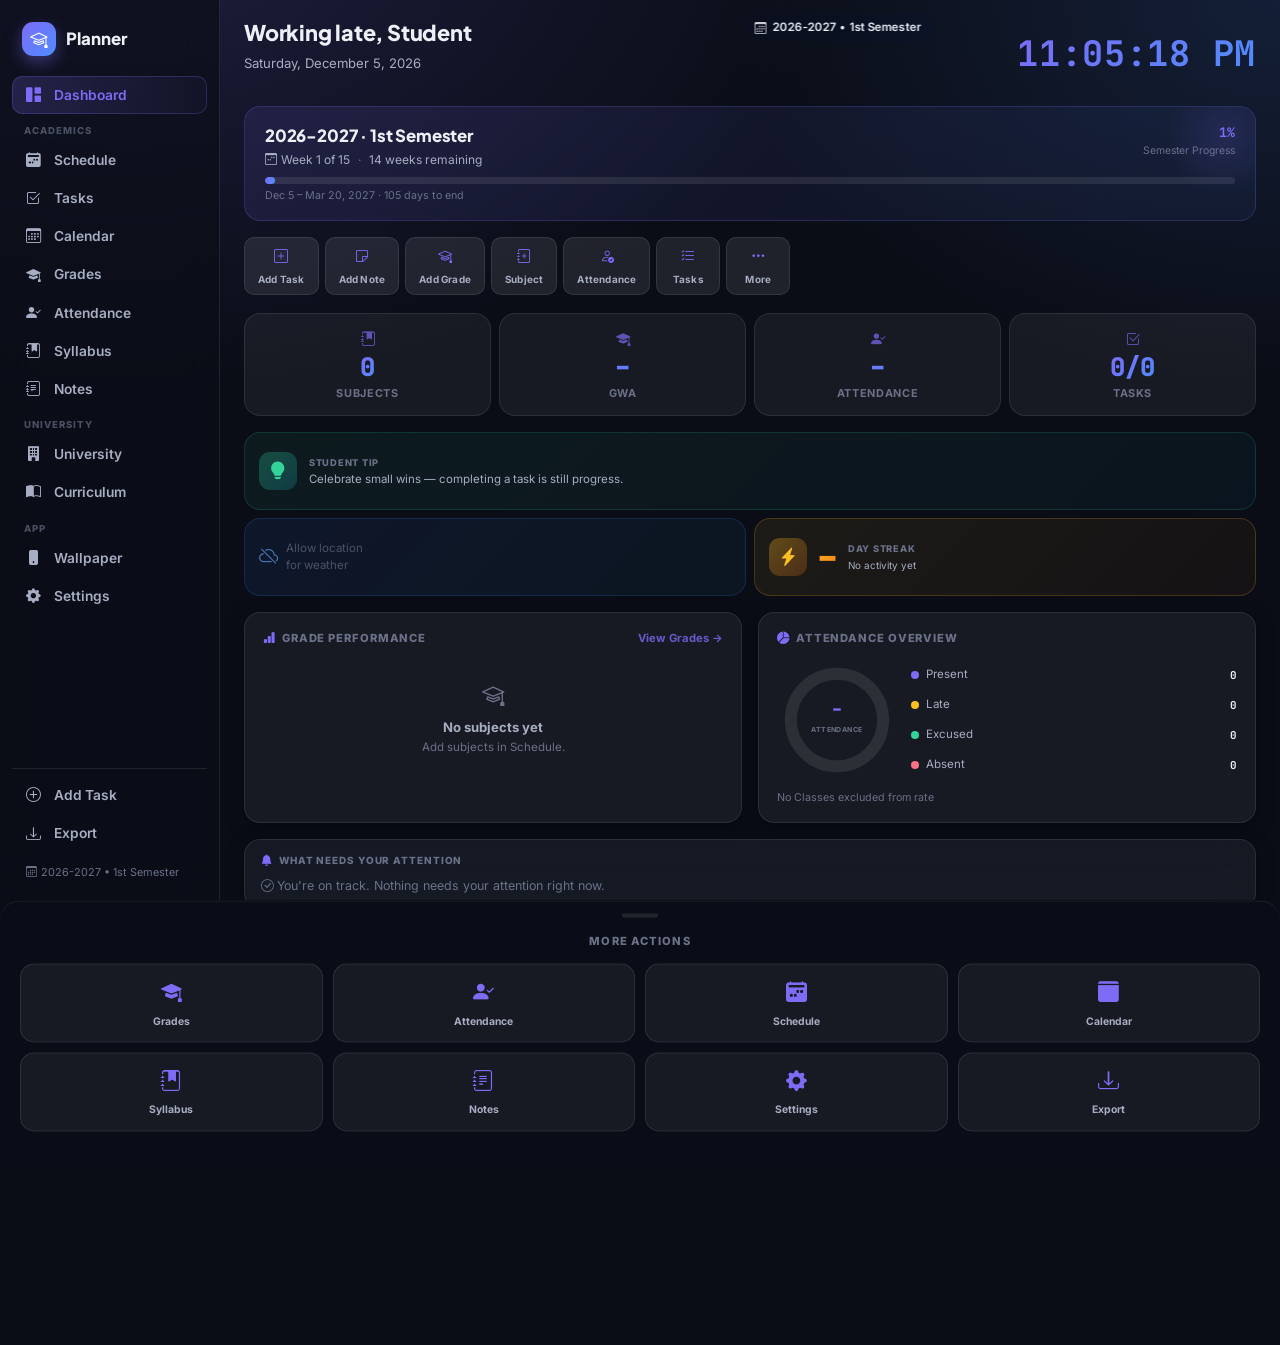
==== commit c9439617: "reliability + fo" ====
--- a/index.html
+++ b/index.html
@@ -11,7 +11,6 @@
 <link href="https://cdn.jsdelivr.net/npm/bootstrap@5.3.3/dist/css/bootstrap.min.css" rel="stylesheet">
 <link href="https://cdn.jsdelivr.net/npm/bootstrap-icons@1.11.3/font/bootstrap-icons.css" rel="stylesheet">
 <link href="css/style.css" rel="stylesheet">
-
 </head>
 <body>
 <div class="app-shell">
@@ -55,17 +54,25 @@
       <div style="font-size:.67rem;color:var(--text-faint)" id="dashSemDates">— · — days to end</div>
     </div>
 
-    <!-- QUICK ACTIONS — 8 equal-width, Export always last -->
-    <div class="row g-2 mb-3 dash-card-anim" id="quickActionsRow">
-      <div class="col"><a class="qa-btn qa-btn-full" href="#" onclick="quickAddModal('task');return false;"><i class="bi bi-plus-square"></i><span>Add Task</span></a></div>
-      <div class="col"><a class="qa-btn qa-btn-full" href="#" onclick="quickAddModal('note');return false;"><i class="bi bi-sticky"></i><span>Add Note</span></a></div>
-      <div class="col"><a class="qa-btn qa-btn-full" href="#" onclick="quickAddModal('grade');return false;"><i class="bi bi-mortarboard"></i><span>Grade</span></a></div>
-      <div class="col"><a class="qa-btn qa-btn-full" href="#" onclick="quickAddModal('subject');return false;"><i class="bi bi-journal-plus"></i><span>Subject</span></a></div>
-      <div class="col"><a class="qa-btn qa-btn-full" href="schedule.html"><i class="bi bi-calendar2-week"></i><span>Schedule</span></a></div>
-      <div class="col"><a class="qa-btn qa-btn-full" href="grades.html"><i class="bi bi-mortarboard"></i><span>Grades</span></a></div>
-      <div class="col"><a class="qa-btn qa-btn-full" href="attendance.html"><i class="bi bi-person-check"></i><span>Attendance</span></a></div>
-      <div class="col"><a class="qa-btn qa-btn-full" href="calendar.html"><i class="bi bi-calendar3"></i><span>Calendar</span></a></div>
-      <div class="col"><a class="qa-btn qa-btn-full" href="settings.html#data" onclick="window.exportData?window.exportData():location.href='settings.html#data';return false;"><i class="bi bi-download"></i><span>Export</span></a></div>
+    <!-- DUE TODAY BANNER -->
+    <div id="dueTodayBanner" class="due-today-banner mb-3 dash-card-anim" style="display:none"></div>
+
+    <!-- QUICK ACTIONS — Primary visible + More overflow -->
+    <div class="dash-card-anim mb-3">
+      <div class="qa-primary-row" id="quickActionsRow">
+        <a class="qa-btn qa-btn-full" href="#" onclick="quickAddModal('task');return false;"><i class="bi bi-plus-square"></i><span>Add Task</span></a>
+        <a class="qa-btn qa-btn-full" href="#" onclick="quickAddModal('note');return false;"><i class="bi bi-sticky"></i><span>Add Note</span></a>
+        <a class="qa-btn qa-btn-full" href="#" onclick="quickAddModal('grade');return false;"><i class="bi bi-mortarboard"></i><span>Add Grade</span></a>
+        <a class="qa-btn qa-btn-full" href="#" onclick="quickAddModal('subject');return false;"><i class="bi bi-journal-plus"></i><span>Subject</span></a>
+        <a class="qa-btn qa-btn-full" href="#" onclick="quickAddModal('attendance');return false;"><i class="bi bi-person-check"></i><span>Attendance</span></a>
+        <a class="qa-btn qa-btn-full" href="tasks.html"><i class="bi bi-list-check"></i><span>Tasks</span></a>
+        <!-- More button -->
+        <div class="qa-more-wrap">
+          <button class="qa-btn qa-btn-full" id="qaMoreBtn" onclick="openQASheet()" aria-label="More actions">
+            <i class="bi bi-three-dots"></i><span>More</span>
+          </button>
+        </div>
+      </div>
     </div>
 
     <!-- STAT CARDS -->
@@ -100,6 +107,35 @@
       </div>
     </div>
 
+    <!-- TIP full width -->
+    <div class="mb-2 dash-card-anim">
+      <div class="widget-card tip-widget-card" id="dashTipWidget">
+        <div class="tip-icon-wrap"><i class="bi bi-lightbulb-fill tip-icon"></i></div>
+        <div class="tip-body">
+          <div class="tip-label">STUDENT TIP</div>
+          <div class="tip-text">Loading tip…</div>
+        </div>
+      </div>
+    </div>
+    <!-- WEATHER + STREAK side by side -->
+    <div class="row g-2 mb-3 dash-card-anim">
+      <div class="col-6">
+        <div class="widget-card weather-widget-card" id="dashWeatherWidget">
+          <div class="weather-loading-state"><i class="bi bi-cloud"></i><span>Loading…</span></div>
+        </div>
+      </div>
+      <div class="col-6">
+        <div class="widget-card streak-widget-card" id="dashStreakWidget">
+          <div class="streak-icon-wrap"><i class="bi bi-lightning-charge-fill streak-icon"></i></div>
+          <span class="streak-num" id="streakNumVal">–</span>
+          <div class="streak-text-stack">
+            <div class="streak-label-row">DAY STREAK</div>
+            <div class="streak-sub-txt">Tasks completed</div>
+          </div>
+        </div>
+      </div>
+    </div>
+
     <!-- GRADE PERFORMANCE + ATTENDANCE DONUT -->
     <div class="row g-3 mb-3">
       <div class="col-md-6 dash-card-anim">
@@ -114,19 +150,17 @@
       <div class="col-md-6 dash-card-anim">
         <div class="glass card-pad h-100">
           <div class="dash-section-title"><i class="bi bi-pie-chart-fill"></i>Attendance Overview</div>
-          <div class="d-flex align-items-center gap-16" style="gap:18px">
+          <div class="donut-legend-wrap">
             <div class="donut-wrap">
-              <svg width="110" height="110" viewBox="0 0 110 110">
-                <circle cx="55" cy="55" r="44" fill="none" stroke="var(--surface-2)" stroke-width="12"/>
-                <circle id="donutPresent" cx="55" cy="55" r="44" fill="none" stroke="#7c6cf6" stroke-width="12" stroke-linecap="butt" stroke-dasharray="276.46" stroke-dashoffset="276.46" style="transition:stroke-dashoffset 1.2s cubic-bezier(.22,.9,.35,1)"/>
-                <circle id="donutLate" cx="55" cy="55" r="44" fill="none" stroke="#fbbf24" stroke-width="12" stroke-linecap="butt" stroke-dasharray="276.46" stroke-dashoffset="276.46" style="transition:stroke-dashoffset 1.2s cubic-bezier(.22,.9,.35,1) .15s"/>
-                <circle id="donutExcused" cx="55" cy="55" r="44" fill="none" stroke="#34d399" stroke-width="12" stroke-linecap="butt" stroke-dasharray="276.46" stroke-dashoffset="276.46" style="transition:stroke-dashoffset 1.2s cubic-bezier(.22,.9,.35,1) .25s"/>
-                <circle id="donutAbsent" cx="55" cy="55" r="44" fill="none" stroke="#fb7185" stroke-width="12" stroke-linecap="butt" stroke-dasharray="276.46" stroke-dashoffset="276.46" style="transition:stroke-dashoffset 1.2s cubic-bezier(.22,.9,.35,1) .35s"/>
+              <svg width="130" height="130" viewBox="0 0 130 130">
+                <circle cx="65" cy="65" r="50" fill="none" stroke="var(--surface-2)" stroke-width="13"/>
+                <circle id="donutPresent" cx="65" cy="65" r="50" fill="none" stroke="#7c6cf6" stroke-width="13" stroke-linecap="butt" stroke-dasharray="314.16" stroke-dashoffset="314.16" style="transition:stroke-dashoffset 1.2s cubic-bezier(.22,.9,.35,1)"/>
+                <circle id="donutLate"    cx="65" cy="65" r="50" fill="none" stroke="#fbbf24" stroke-width="13" stroke-linecap="butt" stroke-dasharray="314.16" stroke-dashoffset="314.16" style="transition:stroke-dashoffset 1.2s cubic-bezier(.22,.9,.35,1) .15s"/>
+                <circle id="donutExcused" cx="65" cy="65" r="50" fill="none" stroke="#34d399" stroke-width="13" stroke-linecap="butt" stroke-dasharray="314.16" stroke-dashoffset="314.16" style="transition:stroke-dashoffset 1.2s cubic-bezier(.22,.9,.35,1) .25s"/>
+                <circle id="donutAbsent"  cx="65" cy="65" r="50" fill="none" stroke="#fb7185" stroke-width="13" stroke-linecap="butt" stroke-dasharray="314.16" stroke-dashoffset="314.16" style="transition:stroke-dashoffset 1.2s cubic-bezier(.22,.9,.35,1) .35s"/>
+                <text id="donutPct" x="65" y="60" text-anchor="middle" dominant-baseline="auto" class="donut-svg-pct">–</text>
+                <text x="65" y="78" text-anchor="middle" dominant-baseline="auto" class="donut-svg-sub">ATTENDANCE</text>
               </svg>
-              <div class="donut-center">
-                <div class="donut-pct" id="donutPct">–</div>
-                <div class="donut-sub">Attend.</div>
-              </div>
             </div>
             <div class="att-legend" id="donutLegend">
               <div class="att-legend-row"><div class="att-dot" style="background:#7c6cf6"></div><span class="att-legend-label">Present</span><span class="att-legend-val" id="attPresent">–</span></div>
@@ -140,8 +174,12 @@
       </div>
     </div>
 
-    <!-- CONTEXTUAL SUMMARY -->
+    <!-- WHAT NEEDS YOUR ATTENTION -->
     <div class="glass card-pad mb-3 dash-card-anim ctx-summary-card">
+      <div class="ctx-summary-header">
+        <i class="bi bi-bell-fill ctx-summary-bell"></i>
+        <span class="ctx-summary-title">WHAT NEEDS YOUR ATTENTION</span>
+      </div>
       <div id="dashContextSummary" class="ctx-summary-content"></div>
     </div>
 
@@ -203,6 +241,23 @@
 <div class="modal fade" id="quickModal" tabindex="-1" aria-modal="true" role="dialog">
   <div class="modal-dialog modal-dialog-centered">
     <div class="modal-content card-pad" id="quickModalBody"></div>
+  </div>
+</div>
+
+<!-- More Actions Bottom Sheet -->
+<div class="qa-sheet-overlay" id="qaSheetOverlay" onclick="closeQASheet()"></div>
+<div class="qa-sheet" id="qaSheet">
+  <div class="qa-sheet-handle"></div>
+  <div class="qa-sheet-title">More Actions</div>
+  <div class="qa-sheet-grid">
+    <a class="qa-sheet-item" href="grades.html"><i class="bi bi-mortarboard-fill"></i><span>Grades</span></a>
+    <a class="qa-sheet-item" href="attendance.html"><i class="bi bi-person-check-fill"></i><span>Attendance</span></a>
+    <a class="qa-sheet-item" href="schedule.html"><i class="bi bi-calendar2-week-fill"></i><span>Schedule</span></a>
+    <a class="qa-sheet-item" href="calendar.html"><i class="bi bi-calendar3-fill"></i><span>Calendar</span></a>
+    <a class="qa-sheet-item" href="syllabus.html"><i class="bi bi-journal-bookmark-fill"></i><span>Syllabus</span></a>
+    <a class="qa-sheet-item" href="notes.html"><i class="bi bi-journal-text"></i><span>Notes</span></a>
+    <a class="qa-sheet-item" href="settings.html"><i class="bi bi-gear-fill"></i><span>Settings</span></a>
+    <a class="qa-sheet-item" href="settings.html#data"><i class="bi bi-download"></i><span>Export</span></a>
   </div>
 </div>
 
--- a/css/style.css
+++ b/css/style.css
@@ -6321,49 +6321,82 @@
 /* grade-bar-val-wrap, .grade-bar-pct, .grade-bar-gwa defined in style.css */
 
 /* Donut chart */
+.donut-wrap svg {
+  transform: rotate(-90deg);
+  display: block;
+  width: 100%;
+  height: 100%;
+}
+/* SVG text elements need counter-rotation to be readable */
+.donut-wrap svg text {
+  transform-origin: 65px 65px;
+  transform: rotate(90deg);
+}
+.donut-svg-pct {
+  font-family: var(--font-mono), monospace;
+  font-weight: 800;
+  font-size: 18px;
+  fill: rgb(var(--accent));
+}
+.donut-svg-sub {
+  font-size: 7.5px;
+  font-weight: 700;
+  letter-spacing: .06em;
+  fill: var(--text-faint);
+  text-transform: uppercase;
+}
+.donut-legend-wrap {
+  display: flex;
+  align-items: stretch;
+  gap: 14px;
+  width: 100%;
+}
 .donut-wrap {
   position: relative;
-  width: 110px;
-  height: 110px;
-  flex-shrink: 0;
-}
-.donut-wrap svg { transform: rotate(-90deg); }
-.donut-center {
-  position: absolute;
-  inset: 0;
+  width: 120px;
+  min-width: 120px;
+  height: 120px;
+  flex-shrink: 0;
+  align-self: center;
+}
+.donut-wrap svg {
+  transform: rotate(-90deg);
+  display: block;
+  width: 100%;
+  height: 100%;
+}
+/* SVG text elements need counter-rotation to be readable */
+.donut-wrap svg text {
+  transform-origin: 65px 65px;
+  transform: rotate(90deg);
+}
+.donut-svg-pct {
+  font-family: var(--font-mono), monospace;
+  font-weight: 800;
+  font-size: 18px;
+  fill: rgb(var(--accent));
+}
+.donut-svg-sub {
+  font-size: 7.5px;
+  font-weight: 700;
+  letter-spacing: .06em;
+  fill: var(--text-faint);
+  text-transform: uppercase;
+}
+.att-legend {
   display: flex;
   flex-direction: column;
-  align-items: center;
-  justify-content: center;
-}
-.donut-pct {
-  font-family: var(--font-mono);
-  font-weight: 800;
-  font-size: 1.15rem;
-  line-height: 1;
-  background: linear-gradient(135deg, rgb(var(--accent)), rgb(var(--accent-2)));
-  -webkit-background-clip: text;
-  -webkit-text-fill-color: transparent;
-  background-clip: text;
-}
-.donut-sub {
-  font-size: .55rem;
-  color: var(--text-faint);
-  text-transform: uppercase;
-  letter-spacing: .05em;
-  font-weight: 700;
-}
-.att-legend {
-  display: flex;
-  flex-direction: column;
-  gap: 6px;
+  justify-content: space-evenly;
   flex: 1;
+  min-height: 120px;
 }
 .att-legend-row {
   display: flex;
   align-items: center;
   gap: 7px;
   font-size: .73rem;
+  flex: 1;
+  max-height: 32px;
 }
 .att-dot {
   width: 8px;
@@ -6371,8 +6404,8 @@
   border-radius: 50%;
   flex-shrink: 0;
 }
-.att-legend-label { color: var(--text-soft); flex: 1; }
-.att-legend-val { font-family: var(--font-mono); font-weight: 700; font-size: .7rem; }
+.att-legend-label { color: var(--text-soft); flex: 1; font-size: .72rem; }
+.att-legend-val { font-family: var(--font-mono); font-weight: 700; font-size: .68rem; text-align: right; white-space: nowrap; }
 
 /* Academic progress bars */
 .acad-row {
@@ -6493,22 +6526,19 @@
 
 /* Quick actions full-width variant */
 .qa-btn-full {
-  width: 100%;
+  display: flex;
+  flex-direction: column;
+  align-items: center;
   justify-content: center;
-  flex-direction: column;
-  gap: 5px;
-  padding: 10px 6px;
+  gap: 4px;
+  padding: 10px 8px;
   border-radius: 12px;
   text-align: center;
-}
-.qa-btn-full i { font-size: 1.05rem; }
-.qa-btn-full span { font-size: .65rem; font-weight: 700; letter-spacing: .02em; color: var(--text-soft); }
+  white-space: nowrap;
+}
+.qa-btn-full i { font-size: 1.1rem; }
+.qa-btn-full span { font-size: .62rem; font-weight: 700; letter-spacing: .02em; color: var(--text-soft); display: block; }
 .qa-btn-full:hover span { color: var(--text); }
-@media (max-width: 575px) {
-  #quickActionsRow .col { min-width: 0; }
-  .qa-btn-full span { display: none; }
-  .qa-btn-full { padding: 10px 4px; }
-}
 
 /* view-all link */
 .view-all-link {
@@ -6611,3 +6641,475 @@
 }
 .qa-btn i { color: rgb(var(--accent)); font-size: .88rem; }
 .qa-btn:hover { background: rgba(var(--accent),.12); border-color: rgba(var(--accent),.35); color: var(--text); transform: translateY(-2px); }
+
+/* ============================================================
+   DASHBOARD ENHANCEMENTS — v2
+   ============================================================ */
+
+/* ---- Due Today Banner ---- */
+.due-today-banner {
+  background: linear-gradient(135deg, rgba(251,113,133,.14), rgba(251,113,133,.06));
+  border: 1px solid rgba(251,113,133,.3);
+  border-radius: var(--radius-md);
+  padding: 12px 16px;
+}
+.due-today-inner {
+  display: flex;
+  align-items: center;
+  justify-content: space-between;
+  gap: 12px;
+}
+.due-today-left {
+  display: flex;
+  align-items: center;
+  gap: 10px;
+  min-width: 0;
+}
+.due-today-icon {
+  font-size: 1.15rem;
+  color: #fb7185;
+  flex-shrink: 0;
+}
+.due-today-title {
+  font-size: .62rem;
+  font-weight: 800;
+  text-transform: uppercase;
+  letter-spacing: .09em;
+  color: #fb7185;
+  line-height: 1;
+  margin-bottom: 2px;
+}
+.due-today-msg {
+  font-size: .8rem;
+  font-weight: 600;
+  color: var(--text);
+  white-space: nowrap;
+  overflow: hidden;
+  text-overflow: ellipsis;
+}
+.due-today-btn {
+  flex-shrink: 0;
+  font-size: .72rem;
+  font-weight: 700;
+  padding: 5px 12px;
+  border-radius: 20px;
+  background: rgba(251,113,133,.2);
+  border: 1px solid rgba(251,113,133,.35);
+  color: #fb7185;
+  text-decoration: none;
+  transition: background .18s, border-color .18s;
+  white-space: nowrap;
+}
+.due-today-btn:hover { background: rgba(251,113,133,.3); color: #fb7185; border-color: rgba(251,113,133,.5); }
+
+/* ---- Quick Actions — Restructured ---- */
+.qa-primary-row {
+  display: flex;
+  gap: 6px;
+  flex-wrap: nowrap;
+  overflow-x: auto;
+  scrollbar-width: none;
+  padding-bottom: 2px;
+}
+.qa-primary-row::-webkit-scrollbar { display: none; }
+.qa-primary-row .qa-btn-full {
+  flex: 0 0 auto;
+  min-width: 64px;
+}
+/* QA More dropdown */
+.qa-more-wrap { position: relative; flex-shrink: 0; }
+.qa-more-dropdown {
+  display: none;
+  position: absolute;
+  top: calc(100% + 6px);
+  right: 0;
+  background: var(--nav-bg);
+  backdrop-filter: blur(22px);
+  -webkit-backdrop-filter: blur(22px);
+  border: 1px solid var(--border);
+  border-radius: var(--radius-md);
+  padding: 6px;
+  min-width: 160px;
+  z-index: 200;
+  box-shadow: 0 12px 32px rgba(0,0,0,.35);
+}
+.qa-more-dropdown.qa-more-open { display: block; animation: dashCardIn .22s var(--ease) both; }
+.qa-more-item {
+  display: flex;
+  align-items: center;
+  gap: 8px;
+  padding: 8px 12px;
+  border-radius: var(--radius-sm);
+  color: var(--text-soft);
+  font-size: .78rem;
+  font-weight: 600;
+  text-decoration: none;
+  transition: background .15s, color .15s;
+}
+.qa-more-item i { color: rgb(var(--accent)); font-size: .85rem; width: 16px; flex-shrink: 0; }
+.qa-more-item:hover { background: var(--surface-2); color: var(--text); }
+
+/* ---- Shared widget card base ---- */
+.widget-card {
+  height: 72px;
+  display: flex;
+  align-items: center;
+  gap: 10px;
+  padding: 0 14px;
+  background: var(--surface);
+  border: 1px solid var(--border);
+  border-radius: var(--radius-md);
+  backdrop-filter: blur(20px) saturate(140%);
+  -webkit-backdrop-filter: blur(20px) saturate(140%);
+  overflow: hidden;
+}
+
+/* ---- Streak Widget ---- */
+.streak-widget-card {
+  background: linear-gradient(135deg, rgba(251,191,36,.08), rgba(249,115,22,.05));
+  border-color: rgba(251,191,36,.2);
+  gap: 10px;
+}
+.streak-icon-wrap {
+  width: 38px; height: 38px;
+  border-radius: 11px;
+  background: linear-gradient(135deg, rgba(251,191,36,.3), rgba(249,115,22,.22));
+  display: flex; align-items: center; justify-content: center;
+  flex-shrink: 0;
+}
+.streak-icon { font-size: 1.15rem; color: #fbbf24; }
+.streak-num {
+  font-family: var(--font-mono);
+  font-weight: 900;
+  font-size: 2.2rem;
+  line-height: 1;
+  background: linear-gradient(135deg, #fbbf24, #f97316);
+  -webkit-background-clip: text;
+  -webkit-text-fill-color: transparent;
+  background-clip: text;
+  flex-shrink: 0;
+}
+.streak-text-stack {
+  display: flex;
+  flex-direction: column;
+  justify-content: center;
+  gap: 2px;
+  min-width: 0;
+}
+.streak-label-row {
+  font-size: .58rem;
+  font-weight: 800;
+  text-transform: uppercase;
+  letter-spacing: .08em;
+  color: var(--text-faint);
+  white-space: nowrap;
+}
+.streak-sub-txt {
+  font-size: .62rem;
+  color: var(--text-soft);
+  white-space: nowrap;
+  overflow: hidden;
+  text-overflow: ellipsis;
+}
+
+/* ---- Weather Widget ---- */
+.weather-widget-card {
+  background: linear-gradient(135deg, rgba(59,130,246,.09), rgba(56,189,248,.05));
+  border-color: rgba(59,130,246,.18);
+  gap: 10px;
+}
+.weather-icon-box {
+  width: 38px; height: 38px;
+  border-radius: 11px;
+  background: linear-gradient(135deg, rgba(59,130,246,.28), rgba(56,189,248,.2));
+  display: flex; align-items: center; justify-content: center;
+  flex-shrink: 0;
+}
+.weather-wi { font-size: 1.2rem; color: #60a5fa; }
+.weather-num {
+  font-family: var(--font-mono);
+  font-weight: 900;
+  font-size: 2.2rem;
+  line-height: 1;
+  color: var(--text);
+  flex-shrink: 0;
+}
+.weather-unit { font-size: .85rem; font-weight: 700; color: var(--text-soft); }
+.weather-text-stack {
+  display: flex;
+  flex-direction: column;
+  justify-content: center;
+  gap: 2px;
+  min-width: 0;
+}
+.weather-cond {
+  font-size: .62rem;
+  font-weight: 700;
+  color: var(--text-soft);
+  white-space: nowrap;
+  overflow: hidden;
+  text-overflow: ellipsis;
+}
+.weather-city {
+  font-size: .58rem;
+  color: var(--text-faint);
+  white-space: nowrap;
+  overflow: hidden;
+  text-overflow: ellipsis;
+}
+.weather-city i { margin-right: 2px; font-size: .52rem; }
+.weather-loading-state, .weather-unavail-state {
+  display: flex;
+  align-items: center;
+  gap: 8px;
+  color: var(--text-faint);
+  font-size: .72rem;
+  width: 100%;
+}
+.weather-loading-state i, .weather-unavail-state i { font-size: 1.2rem; color: #60a5fa; }
+.weather-unavail-state { opacity: .65; }
+
+/* ---- Tip Widget — full width row ---- */
+.tip-widget-card {
+  background: linear-gradient(135deg, rgba(52,211,153,.07), rgba(34,211,238,.04));
+  border-color: rgba(52,211,153,.16);
+  gap: 12px;
+  height: 64px;
+  width: 100%;
+}
+.tip-icon-wrap {
+  width: 38px; height: 38px;
+  border-radius: 11px;
+  background: linear-gradient(135deg, rgba(52,211,153,.28), rgba(34,211,238,.18));
+  display: flex; align-items: center; justify-content: center;
+  flex-shrink: 0;
+}
+.tip-icon { font-size: 1.1rem; color: #34d399; }
+.tip-body {
+  display: flex;
+  flex-direction: column;
+  justify-content: center;
+  gap: 2px;
+  min-width: 0;
+  overflow: hidden;
+}
+.tip-label {
+  font-size: .58rem;
+  font-weight: 800;
+  text-transform: uppercase;
+  letter-spacing: .08em;
+  color: var(--text-faint);
+  white-space: nowrap;
+}
+.tip-text {
+  font-size: .72rem;
+  color: var(--text-soft);
+  line-height: 1.35;
+  overflow: hidden;
+  white-space: nowrap;
+  text-overflow: ellipsis;
+}
+
+/* ---- QA Bottom Sheet ---- */
+.qa-sheet-overlay {
+  display: none;
+  position: fixed;
+  inset: 0;
+  background: rgba(0,0,0,.55);
+  z-index: 1040;
+  backdrop-filter: blur(4px);
+  -webkit-backdrop-filter: blur(4px);
+  opacity: 0;
+  transition: opacity .25s;
+}
+.qa-sheet-overlay.qa-sheet-overlay-open {
+  display: block;
+  opacity: 1;
+}
+.qa-sheet {
+  position: fixed;
+  bottom: 0;
+  left: 0; right: 0;
+  background: var(--nav-bg);
+  border-top: 1px solid var(--border);
+  border-radius: 20px 20px 0 0;
+  padding: 12px 20px 40px;
+  z-index: 1050;
+  transform: translateY(100%);
+  transition: transform .3s cubic-bezier(.22,.9,.35,1);
+}
+.qa-sheet.qa-sheet-open {
+  transform: translateY(0);
+}
+.qa-sheet-handle {
+  width: 36px; height: 4px;
+  background: var(--border);
+  border-radius: 2px;
+  margin: 0 auto 16px;
+}
+.qa-sheet-title {
+  font-size: .7rem;
+  font-weight: 800;
+  text-transform: uppercase;
+  letter-spacing: .1em;
+  color: var(--text-faint);
+  margin-bottom: 14px;
+  text-align: center;
+}
+.qa-sheet-grid {
+  display: grid;
+  grid-template-columns: repeat(4, 1fr);
+  gap: 10px;
+}
+.qa-sheet-item {
+  display: flex;
+  flex-direction: column;
+  align-items: center;
+  gap: 6px;
+  padding: 12px 6px;
+  border-radius: 14px;
+  background: var(--surface);
+  border: 1px solid var(--border);
+  color: var(--text-soft);
+  text-decoration: none;
+  font-size: .65rem;
+  font-weight: 700;
+  text-align: center;
+  transition: background .15s, color .15s, transform .15s;
+}
+.qa-sheet-item i {
+  font-size: 1.3rem;
+  color: rgb(var(--accent));
+}
+.qa-sheet-item:hover, .qa-sheet-item:active {
+  background: rgba(var(--accent),.12);
+  border-color: rgba(var(--accent),.3);
+  color: var(--text);
+  transform: scale(.97);
+}
+
+/* ---- Contextual Summary — Improved ---- */
+.ctx-summary-card {
+  padding: 12px 16px !important;
+}
+.ctx-summary-header {
+  display: flex;
+  align-items: center;
+  gap: 6px;
+  margin-bottom: 8px;
+}
+.ctx-summary-bell {
+  font-size: .72rem;
+  color: rgb(var(--accent));
+}
+.ctx-summary-title {
+  font-size: .62rem;
+  font-weight: 800;
+  text-transform: uppercase;
+  letter-spacing: .09em;
+  color: var(--text-faint);
+}
+.ctx-summary-content {
+  display: flex;
+  flex-wrap: wrap;
+  gap: 6px 14px;
+  align-items: center;
+  font-size: .78rem;
+  color: var(--text-soft);
+  line-height: 1.45;
+}
+.ctx-item {
+  display: flex;
+  align-items: center;
+  gap: 2px;
+}
+.ctx-neutral {
+  color: var(--text-faint);
+  font-size: .78rem;
+}
+
+/* ---- Upcoming tasks section labels ---- */
+.upcoming-section-label {
+  font-size: .62rem;
+  font-weight: 800;
+  text-transform: uppercase;
+  letter-spacing: .07em;
+  color: var(--text-faint);
+  margin-bottom: 6px;
+  display: flex;
+  align-items: center;
+}
+.upcoming-overdue-label { color: #fb7185; }
+.task-row-overdue {
+  border-color: rgba(251,113,133,.2) !important;
+  background: rgba(251,113,133,.04) !important;
+}
+.task-row-icon-overdue {
+  background: rgba(251,113,133,.14) !important;
+  color: #fb7185 !important;
+}
+
+/* ---- Mobile responsive refinements ---- */
+@media (max-width: 575px) {
+  .main-content { padding: 16px 14px 80px; }
+
+  /* Stat cards more compact on mobile */
+  .stat-card { padding: 10px 10px; }
+  .stat-card-val { font-size: 1.35rem; }
+  .stat-card-icon { font-size: .8rem; margin-bottom: 4px; }
+  .stat-card-lbl { font-size: .6rem; margin-top: 2px; }
+
+  /* Donut legend on narrow screens */
+  .att-legend-label { font-size: .66rem; }
+  .att-legend-val { font-size: .63rem; }
+
+  /* Due today compact */
+  .due-today-msg { font-size: .74rem; }
+
+  /* Widget cards on mobile */
+  .widget-card { height: 68px; padding: 0 11px; gap: 8px; }
+  .streak-icon-wrap, .weather-icon-box, .tip-icon-wrap { width: 32px; height: 32px; }
+  .streak-icon, .weather-wi { font-size: 1rem; }
+  .streak-num { font-size: 1.8rem; }
+  .streak-label-row { font-size: .54rem; }
+  .streak-sub-txt { font-size: .58rem; }
+  .weather-num { font-size: 1.8rem; }
+  .weather-cond { font-size: .58rem; }
+  .weather-city { font-size: .54rem; }
+  .tip-text { font-size: .64rem; }
+
+  /* Sem overview tighter */
+  .sem-overview { padding: 12px 14px; }
+  .sem-label { font-size: .92rem; }
+
+  /* Grade bar labels shorter */
+  .grade-bar-label { min-width: 64px; max-width: 64px; font-size: .67rem; }
+
+  /* schedule/task rows */
+  .sched-time { min-width: 60px; font-size: .6rem; }
+  .sched-code { font-size: .78rem; }
+
+  /* ctx-summary on mobile */
+  .ctx-summary-content { font-size: .74rem; gap: 5px 10px; }
+}
+
+@media (min-width: 576px) and (max-width: 767px) {
+  /* Tablet tweaks */
+  .qa-primary-row .qa-btn-full { min-width: 70px; }
+}
+
+@media (min-width: 768px) {
+  /* Desktop: wider grade label */
+  .grade-bar-label { min-width: 96px; max-width: 96px; }
+  /* Desktop widget cards slightly taller */
+  .widget-card { height: 78px; }
+}
+
+/* ---- Prefers reduced motion ---- */
+@media (prefers-reduced-motion: reduce) {
+  .dash-card-anim { animation: none !important; }
+  .sem-progress-fill { transition: none !important; }
+  .grade-bar-fill { transition: none !important; }
+  .acad-bar-fill { transition: none !important; }
+}
+
